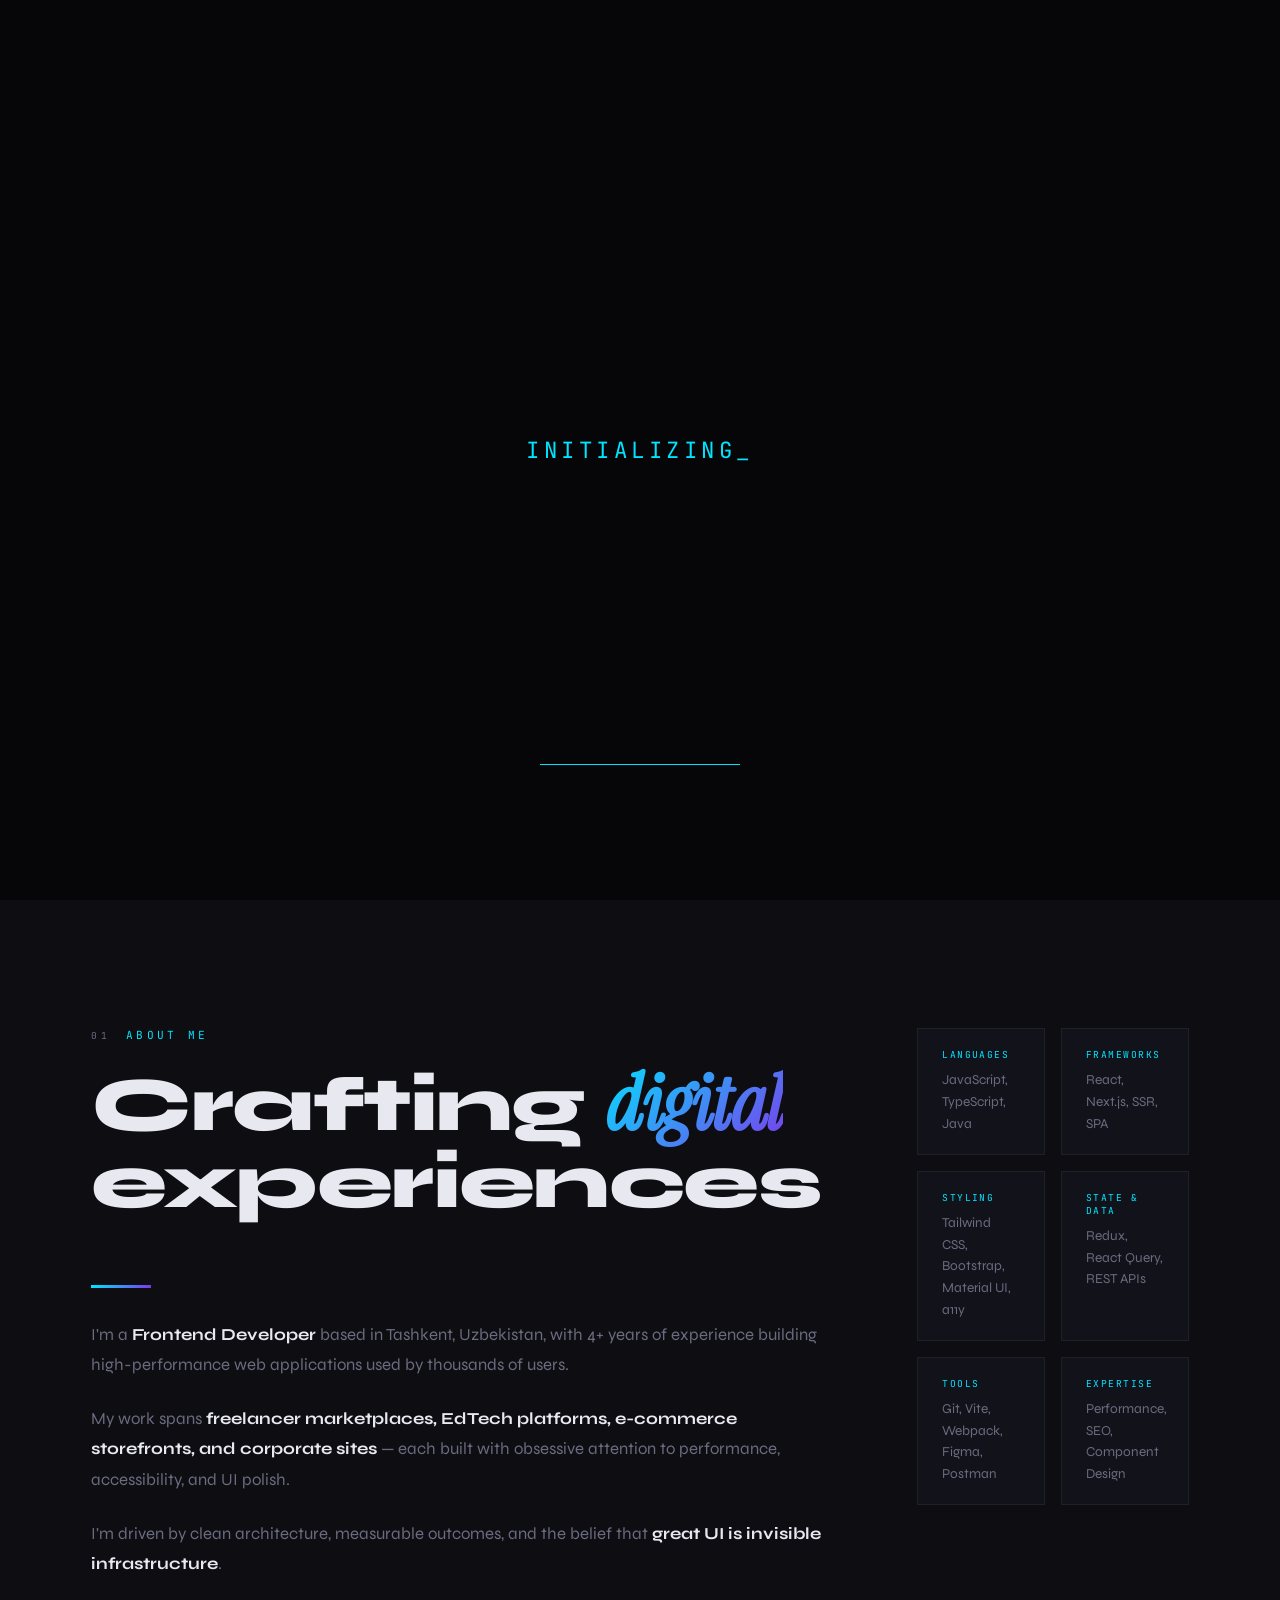
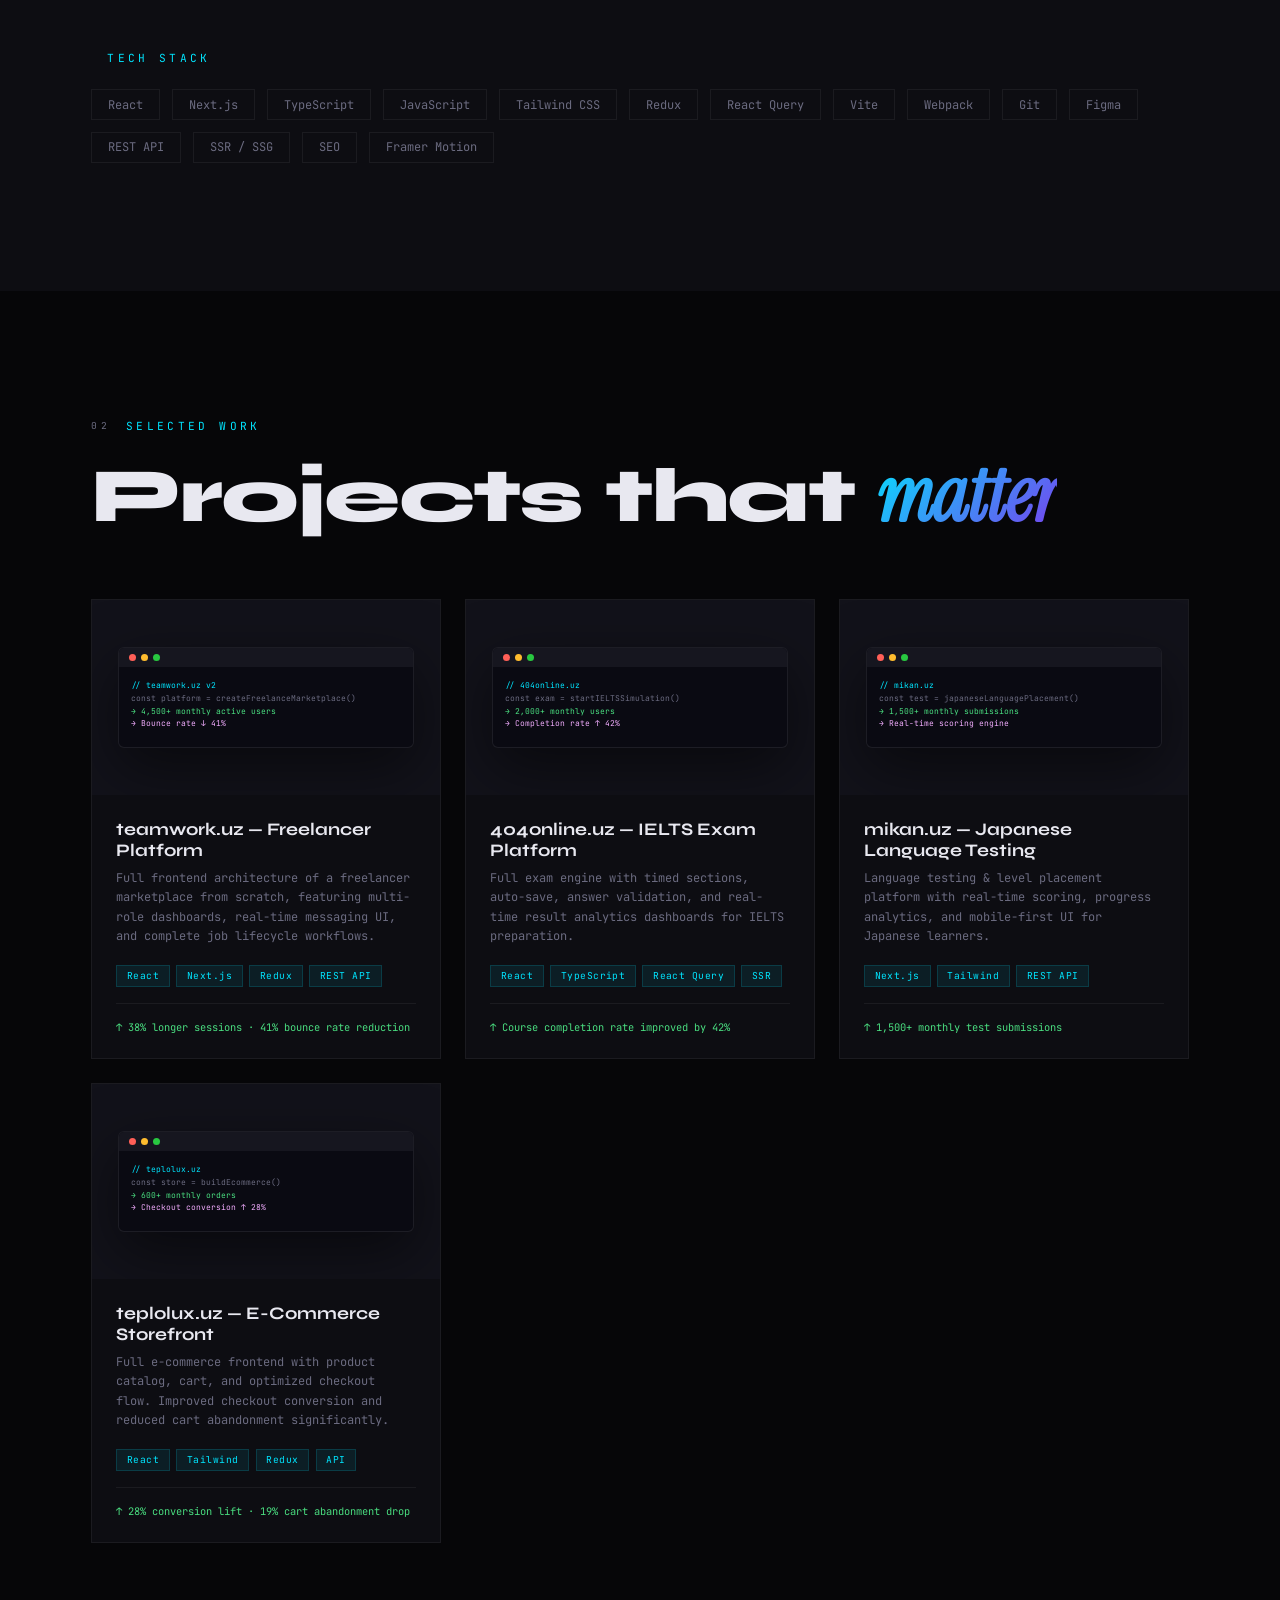
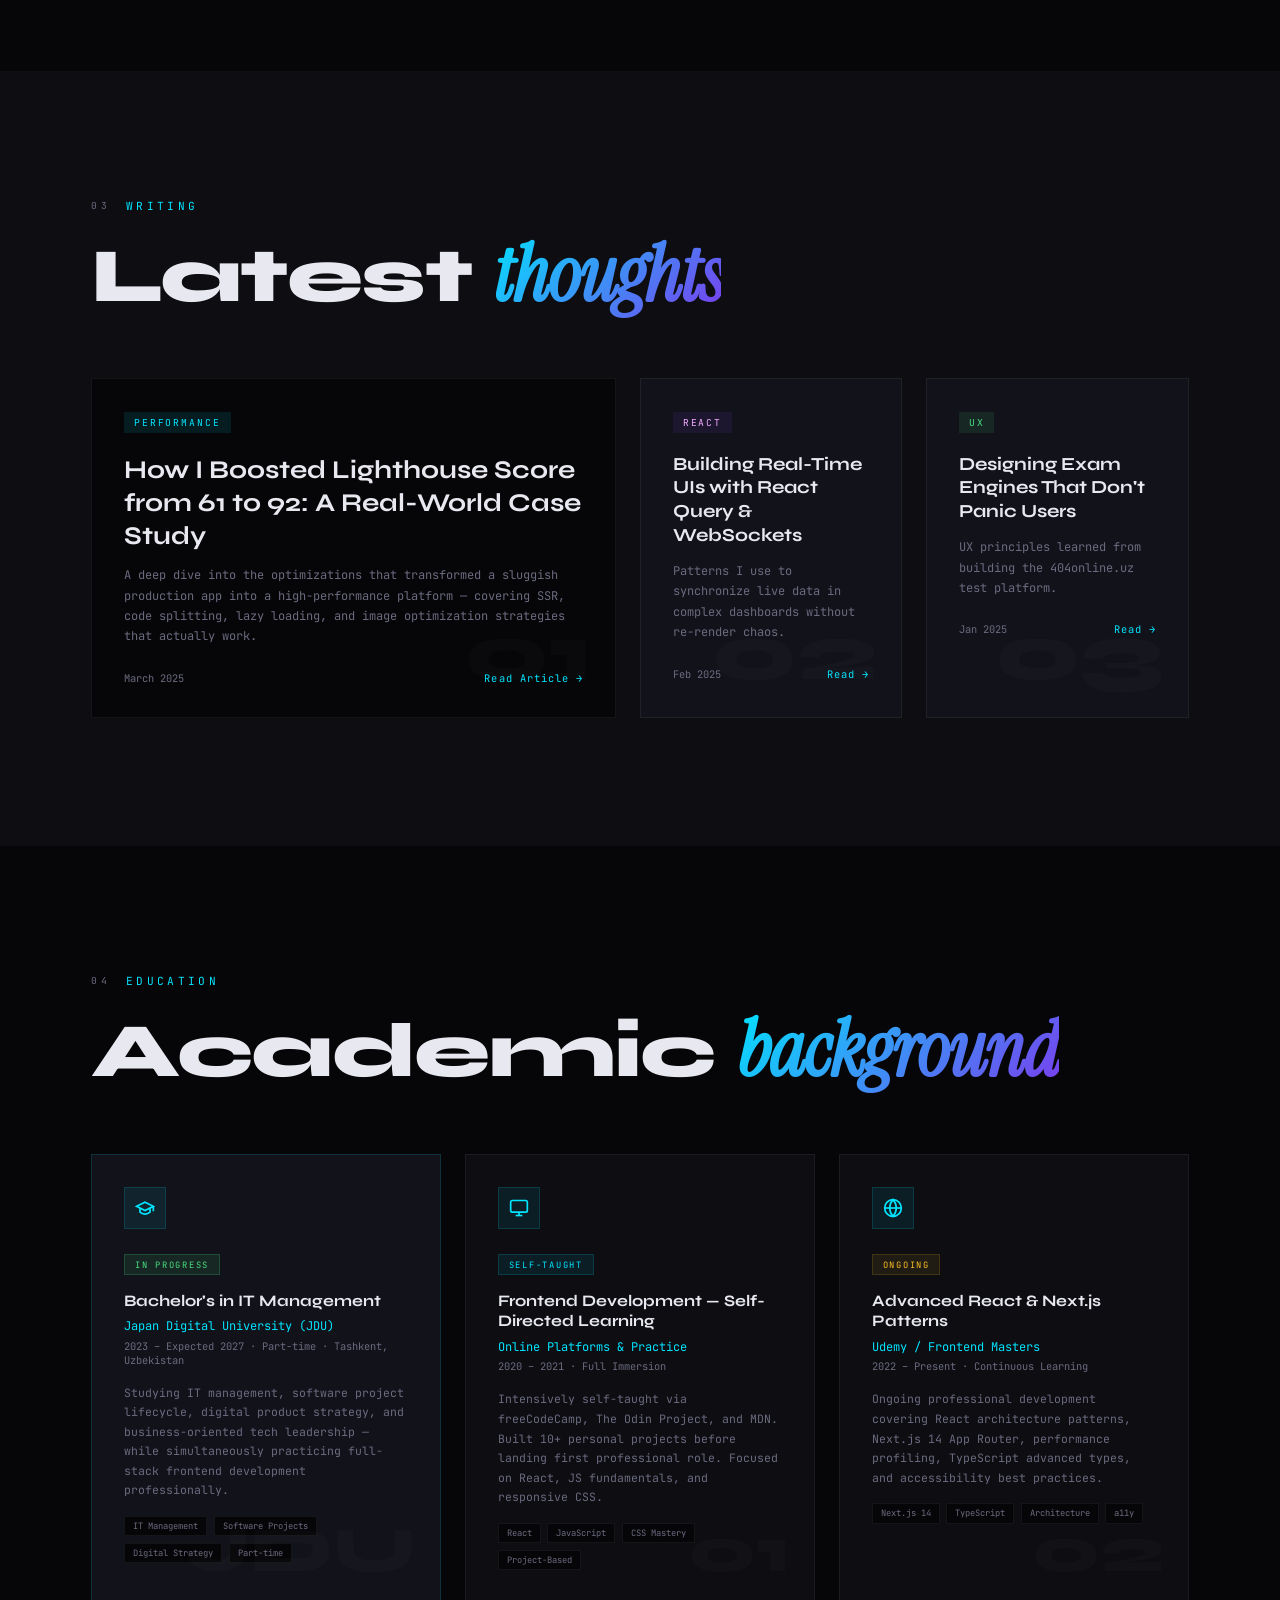
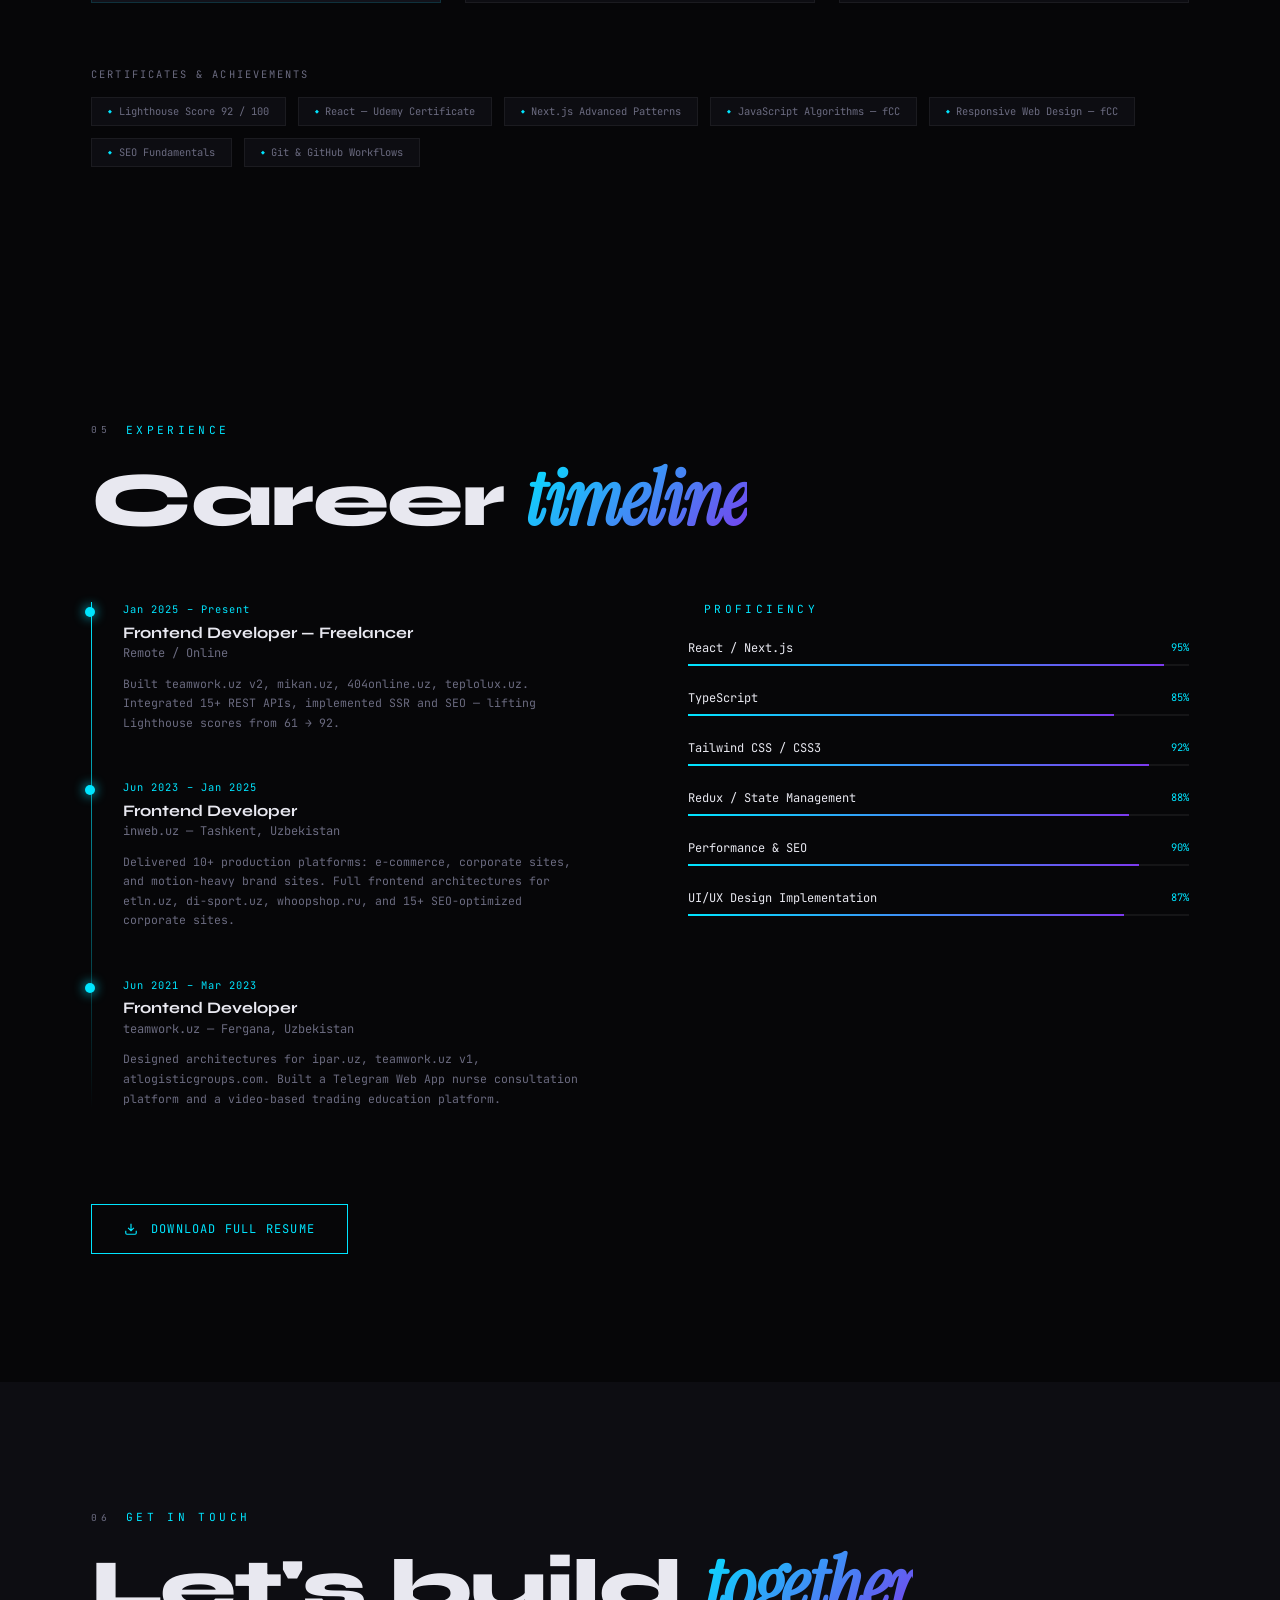
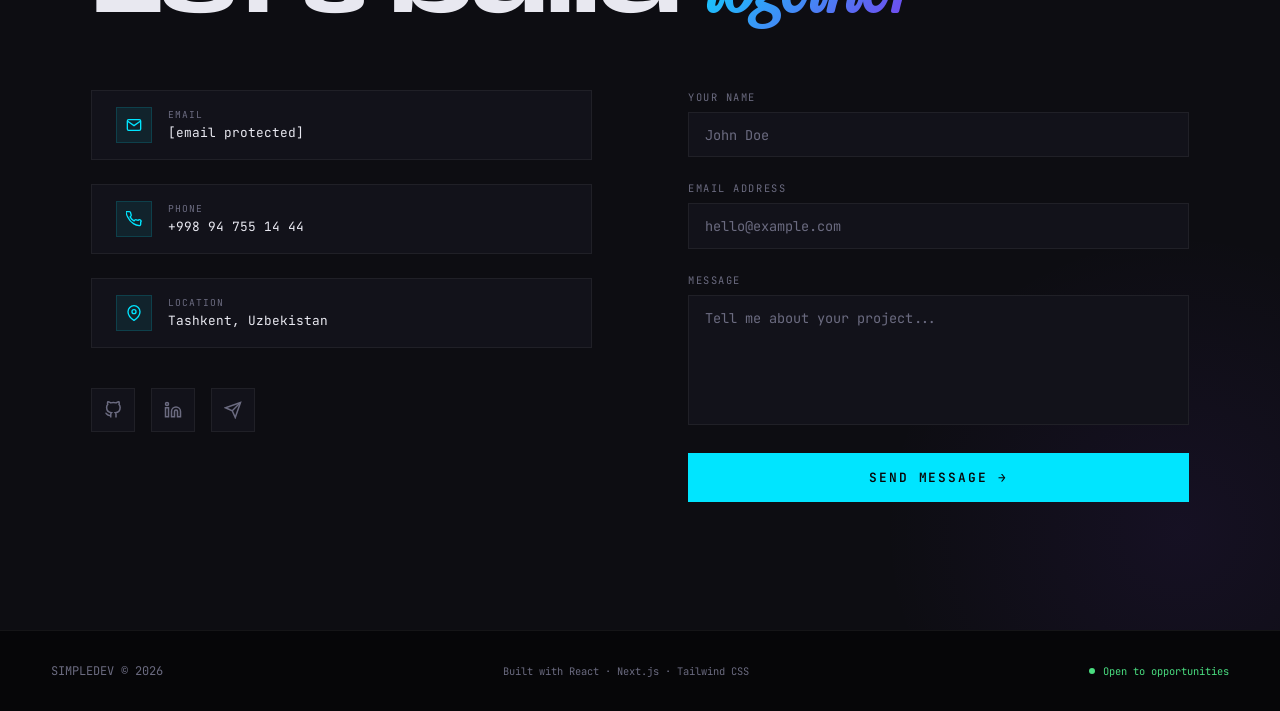
==== index.html @ aee1b6a9 "changes: footer copyright is changed" ====
<!doctype html>
<html lang="en">
  <head>
    <meta charset="UTF-8" />
    <meta name="viewport" content="width=device-width, initial-scale=1.0" />
    <title>Muhammadsolih G'ofurov — Frontend Developer</title>
    <link rel="preconnect" href="https://fonts.googleapis.com" />
    <link
      href="https://fonts.googleapis.com/css2?family=Syne:wght@400;500;600;700;800&family=JetBrains+Mono:wght@300;400;500&family=Instrument+Serif:ital@0;1&display=swap"
      rel="stylesheet"
    />
    <style>
      *,
      *::before,
      *::after {
        margin: 0;
        padding: 0;
        box-sizing: border-box;
      }

      :root {
        --bg: #060608;
        --surface: #0d0d12;
        --surface2: #12121a;
        --border: rgba(255, 255, 255, 0.06);
        --text: #e8e8f0;
        --muted: #6b6b80;
        --accent: #00e5ff;
        --accent2: #7c3aed;
        --accent3: #f0abfc;
        --green: #4ade80;
        --gold: #fbbf24;
        --font-display: "Syne", sans-serif;
        --font-mono: "JetBrains Mono", monospace;
        --font-serif: "Instrument Serif", serif;
      }

      html {
        scroll-behavior: smooth;
      }

      body {
        background: var(--bg);
        color: var(--text);
        font-family: var(--font-display);
        overflow-x: hidden;
        cursor: none;
      }

      /* CUSTOM CURSOR */
      #cursor {
        position: fixed;
        width: 12px;
        height: 12px;
        background: var(--accent);
        border-radius: 50%;
        pointer-events: none;
        z-index: 9999;
        transform: translate(-50%, -50%);
        transition:
          transform 0.1s,
          width 0.3s,
          height 0.3s,
          background 0.3s;
        mix-blend-mode: screen;
      }
      #cursor-ring {
        position: fixed;
        width: 36px;
        height: 36px;
        border: 1px solid rgba(0, 229, 255, 0.4);
        border-radius: 50%;
        pointer-events: none;
        z-index: 9998;
        transform: translate(-50%, -50%);
        transition:
          transform 0.15s ease-out,
          width 0.3s,
          height 0.3s,
          opacity 0.3s;
      }
      body:hover #cursor {
        opacity: 1;
      }

      /* LOADING */
      #loader {
        position: fixed;
        inset: 0;
        background: var(--bg);
        z-index: 10000;
        display: flex;
        align-items: center;
        justify-content: center;
        transition:
          opacity 0.8s,
          visibility 0.8s;
      }
      #loader.hidden {
        opacity: 0;
        visibility: hidden;
      }
      .loader-text {
        font-family: var(--font-mono);
        font-size: clamp(1rem, 3vw, 1.4rem);
        color: var(--accent);
        letter-spacing: 0.2em;
        animation: loaderBlink 0.8s steps(1) infinite;
      }
      .loader-bar-wrap {
        position: absolute;
        bottom: 15%;
        left: 50%;
        transform: translateX(-50%);
        width: 200px;
        height: 1px;
        background: var(--border);
      }
      .loader-bar {
        height: 100%;
        background: var(--accent);
        width: 0;
        animation: loadBar 2s ease forwards;
      }
      @keyframes loadBar {
        to {
          width: 100%;
        }
      }
      @keyframes loaderBlink {
        50% {
          opacity: 0;
        }
      }

      /* NOISE OVERLAY */
      body::before {
        content: "";
        position: fixed;
        inset: 0;
        background-image: url("data:image/svg+xml,%3Csvg viewBox='0 0 256 256' xmlns='http://www.w3.org/2000/svg'%3E%3Cfilter id='noise'%3E%3CfeTurbulence type='fractalNoise' baseFrequency='0.9' numOctaves='4' stitchTiles='stitch'/%3E%3C/filter%3E%3Crect width='100%25' height='100%25' filter='url(%23noise)' opacity='0.03'/%3E%3C/svg%3E");
        pointer-events: none;
        z-index: 1;
        opacity: 0.4;
      }

      /* NAV */
      nav {
        position: fixed;
        top: 0;
        left: 0;
        right: 0;
        z-index: 100;
        padding: 1.5rem 4vw;
        display: flex;
        align-items: center;
        justify-content: space-between;
        border-bottom: 1px solid transparent;
        transition:
          border-color 0.3s,
          background 0.3s,
          backdrop-filter 0.3s;
      }
      nav.scrolled {
        border-color: var(--border);
        background: rgba(6, 6, 8, 0.8);
        backdrop-filter: blur(20px);
      }
      .nav-logo {
        font-family: var(--font-mono);
        font-size: 0.85rem;
        color: var(--accent);
        letter-spacing: 0.1em;
      }
      .nav-links {
        display: flex;
        gap: 2.5rem;
        list-style: none;
      }
      .nav-links a {
        font-family: var(--font-mono);
        font-size: 0.75rem;
        color: var(--muted);
        text-decoration: none;
        letter-spacing: 0.1em;
        text-transform: uppercase;
        transition: color 0.3s;
        position: relative;
      }
      .nav-links a::after {
        content: "";
        position: absolute;
        bottom: -4px;
        left: 0;
        width: 0;
        height: 1px;
        background: var(--accent);
        transition: width 0.3s;
      }
      .nav-links a:hover {
        color: var(--text);
      }
      .nav-links a:hover::after {
        width: 100%;
      }

      /* SECTIONS */
      section {
        position: relative;
        z-index: 2;
      }

      /* HERO */
      #hero {
        min-height: 100vh;
        display: flex;
        align-items: center;
        padding: 0 4vw;
        overflow: hidden;
      }

      .hero-bg {
        position: absolute;
        inset: 0;
        overflow: hidden;
      }
      .hero-orb {
        position: absolute;
        border-radius: 50%;
        filter: blur(80px);
        animation: orbFloat 8s ease-in-out infinite;
      }
      .orb1 {
        width: 500px;
        height: 500px;
        background: radial-gradient(
          circle,
          rgba(0, 229, 255, 0.12),
          transparent 70%
        );
        top: -10%;
        left: -5%;
        animation-delay: 0s;
      }
      .orb2 {
        width: 400px;
        height: 400px;
        background: radial-gradient(
          circle,
          rgba(124, 58, 237, 0.15),
          transparent 70%
        );
        bottom: -5%;
        right: 10%;
        animation-delay: -4s;
      }
      .orb3 {
        width: 300px;
        height: 300px;
        background: radial-gradient(
          circle,
          rgba(240, 171, 252, 0.08),
          transparent 70%
        );
        top: 40%;
        left: 40%;
        animation-delay: -2s;
      }
      @keyframes orbFloat {
        0%,
        100% {
          transform: translate(0, 0);
        }
        50% {
          transform: translate(30px, -40px);
        }
      }

      /* Grid lines background */
      .hero-grid {
        position: absolute;
        inset: 0;
        background-image:
          linear-gradient(rgba(0, 229, 255, 0.03) 1px, transparent 1px),
          linear-gradient(90deg, rgba(0, 229, 255, 0.03) 1px, transparent 1px);
        background-size: 60px 60px;
        mask-image: radial-gradient(
          ellipse at 50% 50%,
          black 30%,
          transparent 80%
        );
      }

      .hero-content {
        max-width: 1200px;
        margin: 0 auto;
        width: 100%;
        padding-top: 8rem;
      }

      .hero-eyebrow {
        font-family: var(--font-mono);
        font-size: 0.75rem;
        color: var(--accent);
        letter-spacing: 0.3em;
        text-transform: uppercase;
        display: flex;
        align-items: center;
        gap: 1rem;
        margin-bottom: 2rem;
        opacity: 0;
        animation: fadeUp 0.8s ease forwards 2.2s;
      }
      .hero-eyebrow::before {
        content: "";
        width: 40px;
        height: 1px;
        background: var(--accent);
      }

      .hero-name {
        font-size: clamp(1.5rem, 3vw, 10rem);
        font-weight: 800;
        line-height: 0.9;
        letter-spacing: -0.02em;
        margin-bottom: 1.5rem;
        opacity: 0;
        animation: fadeUp 0.8s ease forwards 2.4s;
      }
      @media screen and (min-width: 650px) {
        .hero-name {
          font-size: clamp(3rem, 6vw, 10rem);
        }
      }
      .hero-name .line1 {
        display: block;
        color: var(--text);
      }
      .hero-name .line2 {
        display: block;
        background: linear-gradient(
          135deg,
          var(--accent) 0%,
          var(--accent2) 50%,
          var(--accent3) 100%
        );
        -webkit-background-clip: text;
        -webkit-text-fill-color: transparent;
        background-clip: text;
      }

      .hero-tagline {
        font-family: var(--font-serif);
        font-size: clamp(1rem, 2.5vw, 1.6rem);
        color: var(--muted);
        font-style: italic;
        margin-bottom: 3rem;
        opacity: 0;
        animation: fadeUp 0.8s ease forwards 2.6s;
      }

      .hero-stats {
        display: flex;
        flex-wrap: wrap;
        gap: 3rem;
        margin-bottom: 3.5rem;
        opacity: 0;
        animation: fadeUp 0.8s ease forwards 2.8s;
      }
      .stat-item {
      }
      .stat-num {
        font-size: 2.2rem;
        font-weight: 800;
        color: var(--text);
        line-height: 1;
      }
      .stat-num span {
        color: var(--accent);
      }
      .stat-label {
        font-family: var(--font-mono);
        font-size: 0.65rem;
        color: var(--muted);
        letter-spacing: 0.1em;
        text-transform: uppercase;
        margin-top: 0.3rem;
      }

      .hero-cta {
        display: flex;
        gap: 1rem;
        flex-wrap: wrap;
        opacity: 0;
        animation: fadeUp 0.8s ease forwards 3s;
      }

      .btn-primary {
        padding: 0.9rem 2rem;
        background: var(--accent);
        color: var(--bg);
        font-family: var(--font-mono);
        font-size: 0.75rem;
        font-weight: 500;
        letter-spacing: 0.1em;
        text-transform: uppercase;
        text-decoration: none;
        border: none;
        cursor: none;
        position: relative;
        overflow: hidden;
        transition: transform 0.3s;
        display: inline-flex;
        align-items: center;
        gap: 0.5rem;
      }
      .btn-primary::before {
        content: "";
        position: absolute;
        inset: 0;
        background: white;
        transform: scaleX(0);
        transform-origin: right;
        transition: transform 0.4s ease;
      }
      .btn-primary:hover::before {
        transform: scaleX(1);
        transform-origin: left;
      }
      .btn-primary:hover {
        transform: translateY(-2px);
      }
      .btn-primary span {
        position: relative;
        z-index: 1;
      }

      .btn-ghost {
        padding: 0.9rem 2rem;
        background: transparent;
        color: var(--text);
        font-family: var(--font-mono);
        font-size: 0.75rem;
        font-weight: 500;
        letter-spacing: 0.1em;
        text-transform: uppercase;
        text-decoration: none;
        border: 1px solid var(--border);
        cursor: none;
        transition:
          border-color 0.3s,
          color 0.3s,
          transform 0.3s;
        display: inline-flex;
        align-items: center;
        gap: 0.5rem;
      }
      .btn-ghost:hover {
        border-color: var(--accent);
        color: var(--accent);
        transform: translateY(-2px);
      }

      .hero-scroll-hint {
        position: absolute;
        bottom: 3rem;
        left: 50%;
        transform: translateX(-50%);
        display: flex;
        flex-direction: column;
        align-items: center;
        gap: 0.5rem;
        opacity: 0;
        animation: fadeUp 0.8s ease forwards 3.5s;
      }
      .scroll-line {
        width: 1px;
        height: 60px;
        background: linear-gradient(to bottom, var(--accent), transparent);
        animation: scrollPulse 2s ease infinite;
      }
      .scroll-text {
        font-family: var(--font-mono);
        font-size: 0.6rem;
        letter-spacing: 0.2em;
        color: var(--muted);
        writing-mode: vertical-rl;
      }
      @keyframes scrollPulse {
        0%,
        100% {
          opacity: 0.3;
          transform: scaleY(1);
        }
        50% {
          opacity: 1;
          transform: scaleY(1.1);
        }
      }

      @keyframes fadeUp {
        from {
          opacity: 0;
          transform: translateY(30px);
        }
        to {
          opacity: 1;
          transform: translateY(0);
        }
      }

      /* SECTION COMMON */
      .section-inner {
        max-width: 1200px;
        margin: 0 auto;
        padding: 8rem 4vw;
      }
      .section-label {
        font-family: var(--font-mono);
        font-size: 0.7rem;
        color: var(--accent);
        letter-spacing: 0.3em;
        text-transform: uppercase;
        display: flex;
        align-items: center;
        gap: 1rem;
        margin-bottom: 1.5rem;
      }
      .section-label::before {
        content: attr(data-num);
        font-size: 0.6rem;
        color: var(--muted);
      }
      .section-title {
        font-size: clamp(2.5rem, 6vw, 5rem);
        font-weight: 800;
        line-height: 1;
        letter-spacing: -0.02em;
        margin-bottom: 4rem;
      }
      .section-title em {
        font-style: italic;
        font-family: var(--font-serif);
        background: linear-gradient(135deg, var(--accent), var(--accent2));
        -webkit-background-clip: text;
        -webkit-text-fill-color: transparent;
        background-clip: text;
      }

      /* ABOUT */
      #about {
        background: var(--surface);
      }
      .about-grid {
        display: grid;
        grid-template-columns: 1fr 1fr;
        gap: 6rem;
        align-items: start;
      }
      .about-text p {
        color: var(--muted);
        line-height: 1.8;
        margin-bottom: 1.5rem;
        font-size: 1.05rem;
      }
      .about-text strong {
        color: var(--text);
      }
      .about-accent-line {
        width: 60px;
        height: 3px;
        background: linear-gradient(90deg, var(--accent), var(--accent2));
        margin-bottom: 2rem;
      }

      .skills-grid {
        display: grid;
        grid-template-columns: repeat(2, 1fr);
        gap: 1rem;
      }
      .skill-card {
        background: var(--surface2);
        border: 1px solid var(--border);
        padding: 1.2rem 1.5rem;
        position: relative;
        overflow: hidden;
        transition:
          border-color 0.3s,
          transform 0.3s;
      }
      .skill-card::before {
        content: "";
        position: absolute;
        top: 0;
        left: 0;
        width: 3px;
        height: 100%;
        background: var(--accent);
        transform: scaleY(0);
        transform-origin: bottom;
        transition: transform 0.3s;
      }
      .skill-card:hover {
        border-color: rgba(0, 229, 255, 0.2);
        transform: translateX(4px);
      }
      .skill-card:hover::before {
        transform: scaleY(1);
      }
      .skill-cat {
        font-family: var(--font-mono);
        font-size: 0.6rem;
        color: var(--accent);
        letter-spacing: 0.15em;
        text-transform: uppercase;
        margin-bottom: 0.5rem;
      }
      .skill-list {
        font-size: 0.85rem;
        color: var(--muted);
        line-height: 1.6;
      }

      .tech-icons {
        margin-top: 3rem;
        grid-column: 1 / -1;
      }
      .tech-row {
        display: flex;
        flex-wrap: wrap;
        gap: 0.75rem;
        margin-top: 1.5rem;
      }
      .tech-tag {
        font-family: var(--font-mono);
        font-size: 0.75rem;
        padding: 0.4rem 1rem;
        border: 1px solid var(--border);
        color: var(--muted);
        transition:
          border-color 0.3s,
          color 0.3s,
          background 0.3s;
        cursor: default;
      }
      .tech-tag:hover {
        border-color: var(--accent);
        color: var(--accent);
        background: rgba(0, 229, 255, 0.05);
      }

      /* PROJECTS */
      #projects {
        background: var(--bg);
      }
      .projects-grid {
        display: grid;
        grid-template-columns: repeat(auto-fit, minmax(340px, 1fr));
        gap: 1.5rem;
      }
      .project-card {
        background: var(--surface);
        border: 1px solid var(--border);
        overflow: hidden;
        position: relative;
        transition:
          border-color 0.4s,
          transform 0.4s;
        group: true;
      }
      .project-card:hover {
        border-color: rgba(0, 229, 255, 0.25);
        transform: translateY(-6px);
      }
      .project-img {
        width: 100%;
        aspect-ratio: 16/9;
        background: var(--surface2);
        position: relative;
        overflow: hidden;
      }
      .project-mockup {
        position: absolute;
        inset: 0;
        display: flex;
        align-items: center;
        justify-content: center;
      }
      .mockup-browser {
        width: 85%;
        background: #0a0a12;
        border-radius: 6px;
        overflow: hidden;
        box-shadow: 0 20px 60px rgba(0, 0, 0, 0.5);
        border: 1px solid rgba(255, 255, 255, 0.08);
      }
      .mockup-bar {
        background: #16161f;
        padding: 6px 10px;
        display: flex;
        align-items: center;
        gap: 5px;
      }
      .dot {
        width: 7px;
        height: 7px;
        border-radius: 50%;
      }
      .dot.r {
        background: #ff5f57;
      }
      .dot.y {
        background: #febc2e;
      }
      .dot.g {
        background: #28c840;
      }
      .mockup-content {
        padding: 12px;
        font-family: var(--font-mono);
        font-size: 0.5rem;
        color: var(--muted);
        min-height: 80px;
        line-height: 1.6;
      }
      .mockup-content .line-accent {
        color: var(--accent);
      }
      .mockup-content .line-purple {
        color: var(--accent3);
      }
      .mockup-content .line-green {
        color: var(--green);
      }

      .project-hover-overlay {
        position: absolute;
        inset: 0;
        background: linear-gradient(
          135deg,
          rgba(0, 229, 255, 0.15),
          rgba(124, 58, 237, 0.15)
        );
        opacity: 0;
        transition: opacity 0.4s;
        display: flex;
        align-items: center;
        justify-content: center;
        gap: 1rem;
      }
      .project-card:hover .project-hover-overlay {
        opacity: 1;
      }
      .overlay-btn {
        padding: 0.5rem 1.2rem;
        font-family: var(--font-mono);
        font-size: 0.65rem;
        letter-spacing: 0.1em;
        text-transform: uppercase;
        text-decoration: none;
        backdrop-filter: blur(10px);
        transition: transform 0.3s;
      }
      .overlay-btn.primary {
        background: var(--accent);
        color: var(--bg);
      }
      .overlay-btn.secondary {
        background: rgba(255, 255, 255, 0.1);
        color: var(--text);
        border: 1px solid rgba(255, 255, 255, 0.2);
      }
      .overlay-btn:hover {
        transform: translateY(-2px);
      }

      .project-body {
        padding: 1.5rem;
      }
      .project-title {
        font-size: 1.1rem;
        font-weight: 700;
        margin-bottom: 0.5rem;
      }
      .project-desc {
        font-family: var(--font-mono);
        font-size: 0.75rem;
        color: var(--muted);
        line-height: 1.6;
        margin-bottom: 1.2rem;
      }
      .project-tags {
        display: flex;
        flex-wrap: wrap;
        gap: 0.4rem;
      }
      .project-tag {
        font-family: var(--font-mono);
        font-size: 0.6rem;
        padding: 0.2rem 0.6rem;
        background: rgba(0, 229, 255, 0.08);
        color: var(--accent);
        border: 1px solid rgba(0, 229, 255, 0.15);
        letter-spacing: 0.05em;
      }
      .project-metric {
        margin-top: 1rem;
        padding-top: 1rem;
        border-top: 1px solid var(--border);
        font-family: var(--font-mono);
        font-size: 0.65rem;
        color: var(--green);
      }
      .project-metric::before {
        content: "↑ ";
      }

      /* BLOG */
      #blog {
        background: var(--surface);
      }
      .blog-grid {
        display: grid;
        grid-template-columns: 2fr 1fr 1fr;
        gap: 1.5rem;
      }
      .blog-card {
        background: var(--surface2);
        border: 1px solid var(--border);
        padding: 2rem;
        position: relative;
        overflow: hidden;
        transition:
          border-color 0.3s,
          transform 0.3s;
        cursor: none;
      }
      .blog-card:hover {
        border-color: rgba(0, 229, 255, 0.2);
        transform: translateY(-4px);
      }
      .blog-card.featured {
        background: var(--bg);
      }
      .blog-cat {
        font-family: var(--font-mono);
        font-size: 0.6rem;
        letter-spacing: 0.2em;
        text-transform: uppercase;
        padding: 0.25rem 0.6rem;
        margin-bottom: 1.2rem;
        display: inline-block;
      }
      .blog-cat.perf {
        background: rgba(0, 229, 255, 0.1);
        color: var(--accent);
      }
      .blog-cat.react {
        background: rgba(124, 58, 237, 0.1);
        color: var(--accent3);
      }
      .blog-cat.ux {
        background: rgba(74, 222, 128, 0.1);
        color: var(--green);
      }
      .blog-cat.seo {
        background: rgba(251, 191, 36, 0.1);
        color: var(--gold);
      }
      .blog-card-title {
        font-size: 1.15rem;
        font-weight: 700;
        line-height: 1.3;
        margin-bottom: 0.8rem;
      }
      .blog-card.featured .blog-card-title {
        font-size: 1.6rem;
      }
      .blog-excerpt {
        font-family: var(--font-mono);
        font-size: 0.75rem;
        color: var(--muted);
        line-height: 1.7;
        margin-bottom: 1.5rem;
      }
      .blog-meta {
        display: flex;
        align-items: center;
        justify-content: space-between;
      }
      .blog-date {
        font-family: var(--font-mono);
        font-size: 0.65rem;
        color: var(--muted);
      }
      .blog-read {
        font-family: var(--font-mono);
        font-size: 0.65rem;
        color: var(--accent);
        text-decoration: none;
        letter-spacing: 0.1em;
        transition: letter-spacing 0.3s;
      }
      .blog-read:hover {
        letter-spacing: 0.2em;
      }
      .blog-number {
        position: absolute;
        bottom: 1.5rem;
        right: 1.5rem;
        font-size: 5rem;
        font-weight: 800;
        color: rgba(255, 255, 255, 0.02);
        line-height: 1;
        pointer-events: none;
      }

      /* RESUME */
      #resume {
        background: var(--bg);
      }
      .resume-layout {
        display: grid;
        grid-template-columns: 1fr 1fr;
        gap: 6rem;
      }
      .timeline {
        position: relative;
        padding-left: 2rem;
      }
      .timeline::before {
        content: "";
        position: absolute;
        left: 0;
        top: 0;
        bottom: 0;
        width: 1px;
        background: linear-gradient(to bottom, var(--accent), transparent);
      }
      .timeline-item {
        position: relative;
        margin-bottom: 3rem;
        opacity: 0;
        transform: translateX(-20px);
        transition:
          opacity 0.6s,
          transform 0.6s;
      }
      .timeline-item.visible {
        opacity: 1;
        transform: translateX(0);
      }
      .timeline-dot {
        position: absolute;
        left: -2.4rem;
        top: 0.3rem;
        width: 10px;
        height: 10px;
        border-radius: 50%;
        background: var(--accent);
        box-shadow: 0 0 12px var(--accent);
      }
      .timeline-period {
        font-family: var(--font-mono);
        font-size: 0.65rem;
        color: var(--accent);
        letter-spacing: 0.1em;
        margin-bottom: 0.4rem;
      }
      .timeline-role {
        font-size: 1rem;
        font-weight: 700;
        margin-bottom: 0.2rem;
      }
      .timeline-company {
        font-family: var(--font-mono);
        font-size: 0.75rem;
        color: var(--muted);
        margin-bottom: 0.8rem;
      }
      .timeline-desc {
        font-family: var(--font-mono);
        font-size: 0.72rem;
        color: var(--muted);
        line-height: 1.7;
      }

      .skills-bars {
      }
      .skill-bar-item {
        margin-bottom: 1.5rem;
      }
      .skill-bar-header {
        display: flex;
        justify-content: space-between;
        margin-bottom: 0.5rem;
      }
      .skill-bar-name {
        font-family: var(--font-mono);
        font-size: 0.75rem;
        color: var(--text);
      }
      .skill-bar-pct {
        font-family: var(--font-mono);
        font-size: 0.65rem;
        color: var(--accent);
      }
      .skill-bar-track {
        height: 2px;
        background: var(--border);
        position: relative;
        overflow: hidden;
      }
      .skill-bar-fill {
        height: 100%;
        background: linear-gradient(90deg, var(--accent), var(--accent2));
        width: 0;
        transition: width 1.2s ease;
      }
      .skill-bar-fill.animate {
        width: var(--w);
      }

      .resume-download {
        margin-top: 3rem;
        display: inline-flex;
        align-items: center;
        gap: 0.8rem;
        padding: 1rem 2rem;
        border: 1px solid var(--accent);
        color: var(--accent);
        font-family: var(--font-mono);
        font-size: 0.75rem;
        letter-spacing: 0.1em;
        text-transform: uppercase;
        text-decoration: none;
        cursor: none;
        transition:
          background 0.3s,
          color 0.3s;
      }
      .resume-download:hover {
        background: var(--accent);
        color: var(--bg);
      }
      .resume-download svg {
        width: 14px;
        height: 14px;
      }

      /* CONTACT */
      #contact {
        background: var(--surface);
        position: relative;
        overflow: hidden;
      }
      #contact::before {
        content: "";
        position: absolute;
        bottom: -200px;
        right: -200px;
        width: 600px;
        height: 600px;
        background: radial-gradient(
          circle,
          rgba(124, 58, 237, 0.08),
          transparent 70%
        );
        pointer-events: none;
      }

      .contact-layout {
        display: grid;
        grid-template-columns: 1fr 1fr;
        gap: 6rem;
        align-items: start;
      }

      .contact-info-item {
        display: flex;
        align-items: center;
        gap: 1rem;
        margin-bottom: 1.5rem;
        padding: 1rem 1.5rem;
        background: var(--surface2);
        border: 1px solid var(--border);
        text-decoration: none;
        color: var(--text);
        transition:
          border-color 0.3s,
          transform 0.3s;
        cursor: none;
      }
      .contact-info-item:hover {
        border-color: rgba(0, 229, 255, 0.25);
        transform: translateX(6px);
      }
      .contact-icon {
        width: 36px;
        height: 36px;
        background: rgba(0, 229, 255, 0.08);
        border: 1px solid rgba(0, 229, 255, 0.15);
        display: flex;
        align-items: center;
        justify-content: center;
        flex-shrink: 0;
      }
      .contact-icon svg {
        width: 16px;
        height: 16px;
        color: var(--accent);
      }
      .contact-label {
        font-family: var(--font-mono);
        font-size: 0.6rem;
        color: var(--muted);
        letter-spacing: 0.1em;
        text-transform: uppercase;
        margin-bottom: 0.2rem;
      }
      .contact-val {
        font-family: var(--font-mono);
        font-size: 0.8rem;
        color: var(--text);
      }

      .social-row {
        display: flex;
        gap: 1rem;
        margin-top: 2.5rem;
      }
      .social-link {
        width: 44px;
        height: 44px;
        background: var(--surface2);
        border: 1px solid var(--border);
        display: flex;
        align-items: center;
        justify-content: center;
        text-decoration: none;
        transition:
          border-color 0.3s,
          background 0.3s,
          transform 0.3s;
        cursor: none;
      }
      .social-link svg {
        width: 18px;
        height: 18px;
        color: var(--muted);
        transition: color 0.3s;
      }
      .social-link:hover {
        border-color: var(--accent);
        background: rgba(0, 229, 255, 0.08);
        transform: translateY(-3px);
      }
      .social-link:hover svg {
        color: var(--accent);
      }

      .contact-form {
      }
      .form-group {
        margin-bottom: 1.5rem;
      }
      .form-label {
        display: block;
        font-family: var(--font-mono);
        font-size: 0.65rem;
        color: var(--muted);
        letter-spacing: 0.15em;
        text-transform: uppercase;
        margin-bottom: 0.5rem;
      }
      .form-input,
      .form-textarea {
        width: 100%;
        background: var(--surface2);
        border: 1px solid var(--border);
        color: var(--text);
        font-family: var(--font-mono);
        font-size: 0.85rem;
        padding: 0.8rem 1rem;
        outline: none;
        transition: border-color 0.3s;
        resize: none;
      }
      .form-input:focus,
      .form-textarea:focus {
        border-color: rgba(0, 229, 255, 0.4);
      }
      .form-input::placeholder,
      .form-textarea::placeholder {
        color: var(--muted);
      }
      .form-textarea {
        min-height: 130px;
      }

      .form-submit {
        width: 100%;
        padding: 1rem;
        background: var(--accent);
        color: var(--bg);
        font-family: var(--font-mono);
        font-size: 0.8rem;
        font-weight: 600;
        letter-spacing: 0.15em;
        text-transform: uppercase;
        border: none;
        cursor: none;
        position: relative;
        overflow: hidden;
        transition: transform 0.3s;
      }
      .form-submit::before {
        content: "";
        position: absolute;
        inset: 0;
        background: var(--accent2);
        transform: scaleX(0);
        transform-origin: left;
        transition: transform 0.5s ease;
      }
      .form-submit:hover::before {
        transform: scaleX(1);
      }
      .form-submit:hover {
        transform: translateY(-2px);
      }
      .form-submit span {
        position: relative;
        z-index: 1;
      }

      /* FOOTER */
      footer {
        position: relative;
        z-index: 2;
        padding: 2rem 4vw;
        border-top: 1px solid var(--border);
        display: flex;
        align-items: center;
        justify-content: space-between;
        background: var(--bg);
      }
      .footer-logo {
        font-family: var(--font-mono);
        font-size: 0.75rem;
        color: var(--muted);
      }
      .footer-copy {
        font-family: var(--font-mono);
        font-size: 0.65rem;
        color: var(--muted);
      }
      .footer-status {
        display: flex;
        align-items: center;
        gap: 0.5rem;
        font-family: var(--font-mono);
        font-size: 0.65rem;
        color: var(--green);
      }
      .status-dot {
        width: 6px;
        height: 6px;
        border-radius: 50%;
        background: var(--green);
        animation: statusPulse 2s ease infinite;
      }
      @keyframes statusPulse {
        0%,
        100% {
          box-shadow: 0 0 0 0 rgba(74, 222, 128, 0.4);
        }
        50% {
          box-shadow: 0 0 0 5px rgba(74, 222, 128, 0);
        }
      }

      /* SCROLL REVEAL */
      .reveal {
        opacity: 0;
        transform: translateY(40px);
        transition:
          opacity 0.8s ease,
          transform 0.8s ease;
      }
      .reveal.visible {
        opacity: 1;
        transform: translateY(0);
      }
      .reveal-delay-1 {
        transition-delay: 0.1s;
      }
      .reveal-delay-2 {
        transition-delay: 0.2s;
      }
      .reveal-delay-3 {
        transition-delay: 0.3s;
      }
      .reveal-delay-4 {
        transition-delay: 0.4s;
      }

      /* EDUCATION */
      #education {
        background: var(--bg);
      }
      .edu-grid {
        display: grid;
        grid-template-columns: repeat(auto-fit, minmax(280px, 1fr));
        gap: 1.5rem;
        margin-bottom: 4rem;
      }
      .edu-card {
        background: var(--surface);
        border: 1px solid var(--border);
        padding: 2rem;
        position: relative;
        overflow: hidden;
        transition:
          border-color 0.4s,
          transform 0.4s;
      }
      .edu-card::after {
        content: "";
        position: absolute;
        inset: 0;
        background: linear-gradient(
          135deg,
          rgba(0, 229, 255, 0.04),
          transparent 60%
        );
        opacity: 0;
        transition: opacity 0.4s;
      }
      .edu-card:hover {
        border-color: rgba(0, 229, 255, 0.2);
        transform: translateY(-5px);
      }
      .edu-card:hover::after {
        opacity: 1;
      }
      .edu-card.featured {
        border-color: rgba(0, 229, 255, 0.15);
        background: var(--surface2);
      }
      .edu-icon {
        width: 42px;
        height: 42px;
        background: rgba(0, 229, 255, 0.08);
        border: 1px solid rgba(0, 229, 255, 0.15);
        display: flex;
        align-items: center;
        justify-content: center;
        margin-bottom: 1.5rem;
      }
      .edu-icon svg {
        width: 20px;
        height: 20px;
        color: var(--accent);
      }
      .edu-badge {
        display: inline-block;
        font-family: var(--font-mono);
        font-size: 0.55rem;
        letter-spacing: 0.2em;
        text-transform: uppercase;
        padding: 0.2rem 0.6rem;
        margin-bottom: 1rem;
      }
      .edu-badge.active {
        background: rgba(74, 222, 128, 0.1);
        color: var(--green);
        border: 1px solid rgba(74, 222, 128, 0.2);
      }
      .edu-badge.cert {
        background: rgba(0, 229, 255, 0.08);
        color: var(--accent);
        border: 1px solid rgba(0, 229, 255, 0.15);
      }
      .edu-badge.course {
        background: rgba(251, 191, 36, 0.08);
        color: var(--gold);
        border: 1px solid rgba(251, 191, 36, 0.15);
      }
      .edu-degree {
        font-size: 1rem;
        font-weight: 700;
        line-height: 1.3;
        margin-bottom: 0.4rem;
      }
      .edu-school {
        font-family: var(--font-mono);
        font-size: 0.75rem;
        color: var(--accent);
        margin-bottom: 0.3rem;
      }
      .edu-period {
        font-family: var(--font-mono);
        font-size: 0.65rem;
        color: var(--muted);
        margin-bottom: 1rem;
      }
      .edu-desc {
        font-family: var(--font-mono);
        font-size: 0.72rem;
        color: var(--muted);
        line-height: 1.7;
      }
      .edu-tags {
        display: flex;
        flex-wrap: wrap;
        gap: 0.4rem;
        margin-top: 1rem;
      }
      .edu-tag {
        font-family: var(--font-mono);
        font-size: 0.55rem;
        padding: 0.2rem 0.5rem;
        background: var(--bg);
        color: var(--muted);
        border: 1px solid var(--border);
      }
      .edu-num {
        position: absolute;
        bottom: 1.2rem;
        right: 1.5rem;
        font-size: 4rem;
        font-weight: 800;
        color: rgba(255, 255, 255, 0.02);
        line-height: 1;
        pointer-events: none;
      }
      .edu-certs-heading {
        font-family: var(--font-mono);
        font-size: 0.65rem;
        color: var(--muted);
        letter-spacing: 0.2em;
        text-transform: uppercase;
        margin-bottom: 1rem;
      }
      .certs-row {
        display: flex;
        flex-wrap: wrap;
        gap: 0.75rem;
      }
      .cert-chip {
        font-family: var(--font-mono);
        font-size: 0.65rem;
        padding: 0.4rem 1rem;
        background: var(--surface);
        border: 1px solid var(--border);
        color: var(--muted);
        display: flex;
        align-items: center;
        gap: 0.4rem;
        transition:
          border-color 0.3s,
          color 0.3s;
        cursor: default;
      }
      .cert-chip::before {
        content: "◆";
        font-size: 0.4rem;
        color: var(--accent);
      }
      .cert-chip:hover {
        border-color: rgba(0, 229, 255, 0.2);
        color: var(--text);
      }

      /* ARTICLE MODAL */
      #article-overlay {
        position: fixed;
        inset: 0;
        z-index: 5000;
        display: flex;
        align-items: flex-start;
        justify-content: center;
        overflow-y: auto;
        padding: 2rem 1rem 4rem;
        opacity: 0;
        visibility: hidden;
        transition:
          opacity 0.4s,
          visibility 0.4s;
      }
      #article-overlay.open {
        opacity: 1;
        visibility: visible;
      }
      .article-backdrop {
        position: fixed;
        inset: 0;
        background: rgba(6, 6, 8, 0.92);
        backdrop-filter: blur(16px);
        z-index: -1;
        cursor: none;
      }
      .article-panel {
        width: 100%;
        max-width: 780px;
        background: var(--surface);
        border: 1px solid rgba(0, 229, 255, 0.15);
        margin-top: 5rem;
        transform: translateY(40px);
        transition: transform 0.5s cubic-bezier(0.16, 1, 0.3, 1);
        position: relative;
      }
      #article-overlay.open .article-panel {
        transform: translateY(0);
      }

      .article-close {
        position: absolute;
        top: 1.5rem;
        right: 1.5rem;
        width: 36px;
        height: 36px;
        background: var(--surface2);
        border: 1px solid var(--border);
        display: flex;
        align-items: center;
        justify-content: center;
        cursor: none;
        transition:
          border-color 0.3s,
          background 0.3s;
        z-index: 10;
      }
      .article-close:hover {
        border-color: var(--accent);
        background: rgba(0, 229, 255, 0.08);
      }
      .article-close svg {
        width: 14px;
        height: 14px;
        color: var(--muted);
      }

      .article-hero {
        padding: 3rem 3rem 2rem;
        border-bottom: 1px solid var(--border);
        background: var(--surface2);
        position: relative;
        overflow: hidden;
      }
      .article-hero::before {
        content: "";
        position: absolute;
        top: -80px;
        right: -80px;
        width: 250px;
        height: 250px;
        background: radial-gradient(
          circle,
          rgba(0, 229, 255, 0.08),
          transparent 70%
        );
        pointer-events: none;
      }
      .article-cat {
        font-family: var(--font-mono);
        font-size: 0.6rem;
        letter-spacing: 0.2em;
        text-transform: uppercase;
        padding: 0.25rem 0.6rem;
        background: rgba(0, 229, 255, 0.1);
        color: var(--accent);
        border: 1px solid rgba(0, 229, 255, 0.2);
        display: inline-block;
        margin-bottom: 1.5rem;
      }
      .article-title {
        font-size: clamp(1.4rem, 3vw, 2rem);
        font-weight: 800;
        line-height: 1.2;
        letter-spacing: -0.02em;
        margin-bottom: 1.2rem;
      }
      .article-meta-row {
        display: flex;
        gap: 2rem;
        align-items: center;
      }
      .article-meta-item {
        font-family: var(--font-mono);
        font-size: 0.65rem;
        color: var(--muted);
        display: flex;
        align-items: center;
        gap: 0.4rem;
      }
      .article-meta-item svg {
        width: 12px;
        height: 12px;
      }
      .article-meta-item strong {
        color: var(--text);
      }

      .article-body {
        padding: 3rem;
        font-family: var(--font-mono);
        font-size: 0.85rem;
        line-height: 1.9;
        color: var(--muted);
      }
      .article-body h2 {
        font-family: var(--font-display);
        font-size: 1.2rem;
        font-weight: 700;
        color: var(--text);
        margin: 2.5rem 0 1rem;
        padding-left: 1rem;
        border-left: 3px solid var(--accent);
      }
      .article-body h3 {
        font-family: var(--font-display);
        font-size: 1rem;
        font-weight: 600;
        color: var(--text);
        margin: 2rem 0 0.75rem;
      }
      .article-body p {
        margin-bottom: 1.2rem;
      }
      .article-body strong {
        color: var(--text);
        font-weight: 600;
      }
      .article-body em {
        color: var(--accent3);
        font-style: italic;
      }
      .article-body .highlight {
        background: rgba(0, 229, 255, 0.06);
        border: 1px solid rgba(0, 229, 255, 0.1);
        border-left: 3px solid var(--accent);
        padding: 1rem 1.5rem;
        margin: 1.5rem 0;
        color: var(--text);
        font-size: 0.8rem;
      }
      .article-code {
        background: var(--bg);
        border: 1px solid var(--border);
        padding: 1.2rem 1.5rem;
        margin: 1.5rem 0;
        font-size: 0.75rem;
        color: var(--accent3);
        overflow-x: auto;
        position: relative;
      }
      .article-code::before {
        content: attr(data-lang);
        position: absolute;
        top: 0.5rem;
        right: 0.8rem;
        font-size: 0.55rem;
        color: var(--muted);
        letter-spacing: 0.1em;
      }
      .code-key {
        color: var(--accent);
      }
      .code-val {
        color: var(--green);
      }
      .code-cmt {
        color: var(--muted);
      }
      .article-metric-grid {
        display: grid;
        grid-template-columns: repeat(3, 1fr);
        gap: 1rem;
        margin: 1.5rem 0;
      }
      .article-metric-box {
        background: var(--bg);
        border: 1px solid var(--border);
        padding: 1rem;
        text-align: center;
      }
      .article-metric-box .num {
        font-family: var(--font-display);
        font-size: 1.6rem;
        font-weight: 800;
        color: var(--accent);
        line-height: 1;
        margin-bottom: 0.3rem;
      }
      .article-metric-box .lbl {
        font-size: 0.6rem;
        color: var(--muted);
        letter-spacing: 0.1em;
      }
      .article-tags-row {
        display: flex;
        flex-wrap: wrap;
        gap: 0.5rem;
        margin-top: 2rem;
        padding-top: 2rem;
        border-top: 1px solid var(--border);
      }
      .article-tag {
        font-family: var(--font-mono);
        font-size: 0.6rem;
        padding: 0.3rem 0.8rem;
        background: rgba(0, 229, 255, 0.06);
        color: var(--accent);
        border: 1px solid rgba(0, 229, 255, 0.12);
      }

      /* articles data: other article modals via JS data */
      /* MOBILE */
      @media (max-width: 900px) {
        .about-grid,
        .resume-layout,
        .contact-layout {
          grid-template-columns: 1fr;
          gap: 3rem;
        }
        .blog-grid {
          grid-template-columns: 1fr;
        }
        .nav-links {
          display: none;
        }
        .hero-stats {
          gap: 1.5rem;
        }
        .projects-grid {
          grid-template-columns: 1fr;
        }
      }

      /* SUCCESS MODAL */
      .modal-overlay {
        display: none;
        position: fixed;
        inset: 0;
        background: rgba(0, 0, 0, 0.7);
        backdrop-filter: blur(5px);
        z-index: 5000;
        align-items: center;
        justify-content: center;
        animation: fadeIn 0.3s ease;
      }
      .modal-overlay.active {
        display: flex;
      }
      @keyframes fadeIn {
        from {
          opacity: 0;
        }
        to {
          opacity: 1;
        }
      }
      .modal-content {
        background: var(--surface2);
        border: 1px solid var(--border);
        border-radius: 12px;
        padding: 2.5rem;
        max-width: 400px;
        width: 90%;
        animation: slideUp 0.4s ease;
        box-shadow: 0 20px 60px rgba(0, 229, 255, 0.1);
      }
      @keyframes slideUp {
        from {
          opacity: 0;
          transform: translateY(20px);
        }
        to {
          opacity: 1;
          transform: translateY(0);
        }
      }
      .modal-header {
        margin-bottom: 1.5rem;
      }
      .modal-title {
        font-size: 1.5rem;
        font-weight: 600;
        color: var(--text);
        font-family: var(--font-display);
      }
      .modal-body {
        text-align: center;
        margin-bottom: 2rem;
      }
      .success-icon {
        font-size: 3rem;
        color: var(--green);
        margin-bottom: 1rem;
        animation: checkBounce 0.6s ease;
      }
      @keyframes checkBounce {
        0% {
          transform: scale(0);
        }
        50% {
          transform: scale(1.1);
        }
        100% {
          transform: scale(1);
        }
      }
      .modal-message {
        color: var(--muted);
        font-size: 1rem;
        line-height: 1.6;
      }
      .modal-footer {
        display: flex;
        gap: 1rem;
      }
      .modal-close-btn {
        flex: 1;
        padding: 0.75rem 1.5rem;
        background: var(--accent);
        color: var(--bg);
        border: none;
        border-radius: 8px;
        font-family: var(--font-display);
        font-weight: 600;
        font-size: 0.9rem;
        cursor: pointer;
        transition: all 0.3s;
      }
      .modal-close-btn:hover {
        background: #00d4e8;
        transform: translateY(-2px);
      }
    </style>

    <!-- Basic SEO -->
    <title>Muhammadsolih Gofurov | Frontend Developer Portfolio</title>
    <meta name="title" content="Muhammadsolih Gofurov | Frontend Developer Portfolio">
    <meta name="description" content="Frontend Developer Muhammadsolih Gofurov portfolio. React, JavaScript, TypeScript va modern web texnologiyalari bilan yaratilgan loyihalar, blog va resume.">
    <meta name="keywords" content="frontend developer, react developer, javascript developer, web developer portfolio, muhammadsolih gofurov, nextjs developer, typescript developer">
    <meta name="author" content="Muhammadsolih Gofurov">
    <meta name="robots" content="index, follow">
    <meta name="language" content="Uzbek">

    <!-- Viewport -->
    <meta name="viewport" content="width=device-width, initial-scale=1.0">

    <!-- Canonical -->
    <link rel="canonical" href="https://muhammadsolihgofurov.uz">

    <!-- Open Graph (Facebook, LinkedIn) -->
    <meta property="og:title" content="Muhammadsolih Gofurov | Frontend Developer">
    <meta property="og:description" content="Frontend Developer portfolio with React, Next.js and modern web projects.">
    <meta property="og:image" content="/files/muhammadsolih-gofurov-frontend-developer-portfolio.jpg">
    <meta property="og:type" content="website">
    <meta property="og:url" content="https://muhammadsolihgofurov.uz">

    <!-- Twitter Card -->
    <meta name="twitter:card" content="summary_large_image">
  <meta name="twitter:title" content="Muhammadsolih Gofurov | Frontend Developer">
  <meta name="twitter:description" content="Frontend developer portfolio showcasing projects and blog.">
  <meta name="twitter:image" content="/files/muhammadsolih-gofurov-frontend-developer-portfolio.jpg">

    <!-- Favicon -->
    <link rel="icon" type="image/png" href="/favicon.png">

    <!-- Theme Color -->
    <meta name="theme-color" content="#0f172a">

    <!-- Apple -->
    <!-- <link rel="apple-touch-icon" href="/apple-touch-icon.png"> -->

    <!-- Preconnect (performance) -->
    <link rel="preconnect" href="https://fonts.googleapis.com">
    <link rel="preconnect" href="https://fonts.gstatic.com" crossorigin>

    <!-- Structured Data (Google uchun) -->
    <script type="application/ld+json">
    {
    "@context": "https://schema.org",
    "@type": "Person",
    "name": "Muhammadsolih Gofurov",
    "url": "https://muhammadsolihgofurov.uz",
    "image": "/files/muhammadsolih-gofurov-frontend-developer-portfolio.jpg",
    "jobTitle": "Frontend Developer",
    "sameAs": [
      "https://github.com/MuhammadsolihGofurov",
      "https://linkedin.com/in/gofurov-muhammadsolih",
      "https://t.me/muhammadsolihdeveloper"
    ],
    "knowsAbout": [
      "JavaScript",
      "React",
      "Next.js",
      "TypeScript",
      "Frontend Development",
      "Web Development"
    ]
    }
    </script>
  </head>
  <body>
    <!-- LOADER -->
    <div id="loader">
      <div class="loader-text">INITIALIZING_</div>
      <div class="loader-bar-wrap"><div class="loader-bar"></div></div>
    </div>

    <!-- CURSOR -->
    <div id="cursor"></div>
    <div id="cursor-ring"></div>

    <!-- NAV -->
    <nav id="navbar">
      <div class="nav-logo">Simple&lt;DEV /&gt;</div>
      <ul class="nav-links">
        <li><a href="#about">About</a></li>
        <li><a href="#projects">Work</a></li>
        <li><a href="#blog">Blog</a></li>
        <li><a href="#education">Education</a></li>
        <li><a href="#resume">Resume</a></li>
        <li><a href="#contact">Contact</a></li>
      </ul>
    </nav>

    <!-- HERO -->
    <section id="hero">
      <div class="hero-bg">
        <div class="hero-grid"></div>
        <div class="hero-orb orb1"></div>
        <div class="hero-orb orb2"></div>
        <div class="hero-orb orb3"></div>
      </div>
      <div class="hero-content">
        <div class="hero-eyebrow">Available for Work</div>
        <h1 class="hero-name">
          <span class="line1">Muhammadsolih</span>
          <span class="line2">G'ofurov</span>
        </h1>
        <p class="hero-tagline">Frontend Developer & UI Engineer</p>
        <div class="hero-stats">
          <div class="stat-item">
            <div class="stat-num">4<span>+</span></div>
            <div class="stat-label">Years Exp.</div>
          </div>
          <div class="stat-item">
            <div class="stat-num">30<span>+</span></div>
            <div class="stat-label">Projects</div>
          </div>
          <div class="stat-item">
            <div class="stat-num">8K<span>+</span></div>
            <div class="stat-label">Users Served</div>
          </div>
          <div class="stat-item">
            <div class="stat-num">92</div>
            <div class="stat-label">Lighthouse Score</div>
          </div>
        </div>
        <div class="hero-cta">
          <a href="#projects" class="btn-primary"
            ><span>View Portfolio</span></a
          >
          <a href="/files/Resume.pdf" class="btn-ghost" download>
            <svg
              width="12"
              height="12"
              viewBox="0 0 24 24"
              fill="none"
              stroke="currentColor"
              stroke-width="2"
            >
              <path
                d="M21 15v4a2 2 0 01-2 2H5a2 2 0 01-2-2v-4M7 10l5 5 5-5M12 15V3"
              />
            </svg>
            Download Resume
          </a>
          <a href="#contact" class="btn-ghost">Contact Me</a>
        </div>
      </div>
      <div class="hero-scroll-hint">
        <div class="scroll-line"></div>
        <span class="scroll-text">Scroll</span>
      </div>
    </section>

    <!-- ABOUT -->
    <section id="about">
      <div class="section-inner">
        <div class="about-grid">
          <div class="about-text reveal">
            <div class="section-label" data-num="01">About Me</div>
            <h2 class="section-title">Crafting <em>digital</em> experiences</h2>
            <div class="about-accent-line"></div>
            <p>
              I'm a <strong>Frontend Developer</strong> based in Tashkent,
              Uzbekistan, with 4+ years of experience building high-performance
              web applications used by thousands of users.
            </p>
            <p>
              My work spans
              <strong
                >freelancer marketplaces, EdTech platforms, e-commerce
                storefronts, and corporate sites</strong
              >
              — each built with obsessive attention to performance,
              accessibility, and UI polish.
            </p>
            <p>
              I'm driven by clean architecture, measurable outcomes, and the
              belief that <strong>great UI is invisible infrastructure</strong>.
            </p>
          </div>
          <div class="reveal reveal-delay-2">
            <div class="skills-grid">
              <div class="skill-card">
                <div class="skill-cat">Languages</div>
                <div class="skill-list">
                  JavaScript, TypeScript, Java
                </div>
              </div>
              <div class="skill-card">
                <div class="skill-cat">Frameworks</div>
                <div class="skill-list">React, Next.js, SSR, SPA</div>
              </div>
              <div class="skill-card">
                <div class="skill-cat">Styling</div>
                <div class="skill-list">
                  Tailwind CSS, Bootstrap, Material UI, a11y
                </div>
              </div>
              <div class="skill-card">
                <div class="skill-cat">State & Data</div>
                <div class="skill-list">Redux, React Query, REST APIs</div>
              </div>
              <div class="skill-card">
                <div class="skill-cat">Tools</div>
                <div class="skill-list">Git, Vite, Webpack, Figma, Postman</div>
              </div>
              <div class="skill-card">
                <div class="skill-cat">Expertise</div>
                <div class="skill-list">Performance, SEO, Component Design</div>
              </div>
            </div>
          </div>
        </div>
        <div class="tech-icons reveal">
          <div class="section-label" data-num="">Tech Stack</div>
          <div class="tech-row">
            <span class="tech-tag">React</span>
            <span class="tech-tag">Next.js</span>
            <span class="tech-tag">TypeScript</span>
            <span class="tech-tag">JavaScript</span>
            <span class="tech-tag">Tailwind CSS</span>
            <span class="tech-tag">Redux</span>
            <span class="tech-tag">React Query</span>
            <span class="tech-tag">Vite</span>
            <span class="tech-tag">Webpack</span>
            <span class="tech-tag">Git</span>
            <span class="tech-tag">Figma</span>
            <span class="tech-tag">REST API</span>
            <span class="tech-tag">SSR / SSG</span>
            <span class="tech-tag">SEO</span>
            <span class="tech-tag">Framer Motion</span>
          </div>
        </div>
      </div>
    </section>

    <!-- PROJECTS -->
    <section id="projects">
      <div class="section-inner">
        <div class="section-label reveal" data-num="02">Selected Work</div>
        <h2 class="section-title reveal">Projects that <em>matter</em></h2>
        <div class="projects-grid">
          <div class="project-card reveal">
            <div class="project-img">
              <div class="project-mockup">
                <div class="mockup-browser">
                  <div class="mockup-bar">
                    <span class="dot r"></span><span class="dot y"></span
                    ><span class="dot g"></span>
                  </div>
                  <div class="mockup-content">
                    <div class="line-accent">// teamwork.uz v2</div>
                    <div>const platform = createFreelanceMarketplace()</div>
                    <div class="line-green">→ 4,500+ monthly active users</div>
                    <div class="line-purple">→ Bounce rate ↓ 41%</div>
                  </div>
                </div>
              </div>
              <div class="project-hover-overlay">
                <a
                  href="https://teamwork.uz"
                  class="overlay-btn primary"
                  target="_blank"
                  >Live Demo</a
                >
                <a
                  href="https://github.com/MuhammadsolihGofurov"
                  class="overlay-btn secondary"
                  target="_blank"
                  >GitHub</a
                >
              </div>
            </div>
            <div class="project-body">
              <h3 class="project-title">teamwork.uz — Freelancer Platform</h3>
              <p class="project-desc">
                Full frontend architecture of a freelancer marketplace from
                scratch, featuring multi-role dashboards, real-time messaging
                UI, and complete job lifecycle workflows.
              </p>
              <div class="project-tags">
                <span class="project-tag">React</span>
                <span class="project-tag">Next.js</span>
                <span class="project-tag">Redux</span>
                <span class="project-tag">REST API</span>
              </div>
              <div class="project-metric">
                38% longer sessions · 41% bounce rate reduction
              </div>
            </div>
          </div>

          <div class="project-card reveal reveal-delay-1">
            <div class="project-img">
              <div class="project-mockup">
                <div class="mockup-browser">
                  <div class="mockup-bar">
                    <span class="dot r"></span><span class="dot y"></span
                    ><span class="dot g"></span>
                  </div>
                  <div class="mockup-content">
                    <div class="line-accent">// 404online.uz</div>
                    <div>const exam = startIELTSSimulation()</div>
                    <div class="line-green">→ 2,000+ monthly users</div>
                    <div class="line-purple">→ Completion rate ↑ 42%</div>
                  </div>
                </div>
              </div>
              <div class="project-hover-overlay">
                <a
                  href="https://404online.uz"
                  class="overlay-btn primary"
                  target="_blank"
                  >Live Demo</a
                >
                <a
                  href="https://github.com/MuhammadsolihGofurov"
                  class="overlay-btn secondary"
                  target="_blank"
                  >GitHub</a
                >
              </div>
            </div>
            <div class="project-body">
              <h3 class="project-title">404online.uz — IELTS Exam Platform</h3>
              <p class="project-desc">
                Full exam engine with timed sections, auto-save, answer
                validation, and real-time result analytics dashboards for IELTS
                preparation.
              </p>
              <div class="project-tags">
                <span class="project-tag">React</span>
                <span class="project-tag">TypeScript</span>
                <span class="project-tag">React Query</span>
                <span class="project-tag">SSR</span>
              </div>
              <div class="project-metric">
                Course completion rate improved by 42%
              </div>
            </div>
          </div>

          <div class="project-card reveal reveal-delay-2">
            <div class="project-img">
              <div class="project-mockup">
                <div class="mockup-browser">
                  <div class="mockup-bar">
                    <span class="dot r"></span><span class="dot y"></span
                    ><span class="dot g"></span>
                  </div>
                  <div class="mockup-content">
                    <div class="line-accent">// mikan.uz</div>
                    <div>const test = japaneseLanguagePlacement()</div>
                    <div class="line-green">→ 1,500+ monthly submissions</div>
                    <div class="line-purple">→ Real-time scoring engine</div>
                  </div>
                </div>
              </div>
              <div class="project-hover-overlay">
                <a
                  href="https://mikan.uz"
                  class="overlay-btn primary"
                  target="_blank"
                  >Live Demo</a
                >
                <a
                  href="https://github.com/MuhammadsolihGofurov"
                  class="overlay-btn secondary"
                  target="_blank"
                  >GitHub</a
                >
              </div>
            </div>
            <div class="project-body">
              <h3 class="project-title">
                mikan.uz — Japanese Language Testing
              </h3>
              <p class="project-desc">
                Language testing & level placement platform with real-time
                scoring, progress analytics, and mobile-first UI for Japanese
                learners.
              </p>
              <div class="project-tags">
                <span class="project-tag">Next.js</span>
                <span class="project-tag">Tailwind</span>
                <span class="project-tag">REST API</span>
              </div>
              <div class="project-metric">1,500+ monthly test submissions</div>
            </div>
          </div>

          <div class="project-card reveal reveal-delay-3">
            <div class="project-img">
              <div class="project-mockup">
                <div class="mockup-browser">
                  <div class="mockup-bar">
                    <span class="dot r"></span><span class="dot y"></span
                    ><span class="dot g"></span>
                  </div>
                  <div class="mockup-content">
                    <div class="line-accent">// teplolux.uz</div>
                    <div>const store = buildEcommerce()</div>
                    <div class="line-green">→ 600+ monthly orders</div>
                    <div class="line-purple">→ Checkout conversion ↑ 28%</div>
                  </div>
                </div>
              </div>
              <div class="project-hover-overlay">
                <a
                  href="https://teplolux.uz"
                  class="overlay-btn primary"
                  target="_blank"
                  >Live Demo</a
                >
                <a
                  href="https://github.com/MuhammadsolihGofurov"
                  class="overlay-btn secondary"
                  target="_blank"
                  >GitHub</a
                >
              </div>
            </div>
            <div class="project-body">
              <h3 class="project-title">teplolux.uz — E-Commerce Storefront</h3>
              <p class="project-desc">
                Full e-commerce frontend with product catalog, cart, and
                optimized checkout flow. Improved checkout conversion and
                reduced cart abandonment significantly.
              </p>
              <div class="project-tags">
                <span class="project-tag">React</span>
                <span class="project-tag">Tailwind</span>
                <span class="project-tag">Redux</span>
                <span class="project-tag">API</span>
              </div>
              <div class="project-metric">
                28% conversion lift · 19% cart abandonment drop
              </div>
            </div>
          </div>
        </div>
      </div>
    </section>

    <!-- BLOG -->
    <section id="blog">
      <div class="section-inner">
        <div class="section-label reveal" data-num="03">Writing</div>
        <h2 class="section-title reveal">Latest <em>thoughts</em></h2>
        <div class="blog-grid">
          <div class="blog-card featured reveal">
            <span class="blog-cat perf">Performance</span>
            <h3 class="blog-card-title">
              How I Boosted Lighthouse Score from 61 to 92: A Real-World Case
              Study
            </h3>
            <p class="blog-excerpt">
              A deep dive into the optimizations that transformed a sluggish
              production app into a high-performance platform — covering SSR,
              code splitting, lazy loading, and image optimization strategies
              that actually work.
            </p>
            <div class="blog-meta">
              <span class="blog-date">March 2025</span>
              <a href="#" class="blog-read" data-article="lighthouse"
                >Read Article →</a
              >
            </div>
            <div class="blog-number">01</div>
          </div>
          <div class="blog-card reveal reveal-delay-1">
            <span class="blog-cat react">React</span>
            <h3 class="blog-card-title">
              Building Real-Time UIs with React Query & WebSockets
            </h3>
            <p class="blog-excerpt">
              Patterns I use to synchronize live data in complex dashboards
              without re-render chaos.
            </p>
            <div class="blog-meta">
              <span class="blog-date">Feb 2025</span>
              <a href="#" class="blog-read" data-article="reactquery">Read →</a>
            </div>
            <div class="blog-number">02</div>
          </div>
          <div class="blog-card reveal reveal-delay-2">
            <span class="blog-cat ux">UX</span>
            <h3 class="blog-card-title">
              Designing Exam Engines That Don't Panic Users
            </h3>
            <p class="blog-excerpt">
              UX principles learned from building the 404online.uz test
              platform.
            </p>
            <div class="blog-meta">
              <span class="blog-date">Jan 2025</span>
              <a href="#" class="blog-read" data-article="examux">Read →</a>
            </div>
            <div class="blog-number">03</div>
          </div>
        </div>
      </div>
    </section>

    <!-- EDUCATION -->
    <section id="education">
      <div class="section-inner">
        <div class="section-label reveal" data-num="04">Education</div>
        <h2 class="section-title reveal">Academic <em>background</em></h2>
        <div class="edu-grid">
          <div class="edu-card featured reveal">
            <div class="edu-icon">
              <svg
                viewBox="0 0 24 24"
                fill="none"
                stroke="currentColor"
                stroke-width="2"
              >
                <path d="M22 10v6M2 10l10-5 10 5-10 5z" />
                <path d="M6 12v5c3 3 9 3 12 0v-5" />
              </svg>
            </div>
            <span class="edu-badge active">In Progress</span>
            <h3 class="edu-degree">Bachelor's in IT Management</h3>
            <div class="edu-school">Japan Digital University (JDU)</div>
            <div class="edu-period">
              2023 – Expected 2027 · Part-time · Tashkent, Uzbekistan
            </div>
            <p class="edu-desc">
              Studying IT management, software project lifecycle, digital
              product strategy, and business-oriented tech leadership — while
              simultaneously practicing full-stack frontend development
              professionally.
            </p>
            <div class="edu-tags">
              <span class="edu-tag">IT Management</span>
              <span class="edu-tag">Software Projects</span>
              <span class="edu-tag">Digital Strategy</span>
              <span class="edu-tag">Part-time</span>
            </div>
            <div class="edu-num">JDU</div>
          </div>

          <div class="edu-card reveal reveal-delay-1">
            <div class="edu-icon">
              <svg
                viewBox="0 0 24 24"
                fill="none"
                stroke="currentColor"
                stroke-width="2"
              >
                <rect x="2" y="3" width="20" height="14" rx="2" />
                <line x1="8" y1="21" x2="16" y2="21" />
                <line x1="12" y1="17" x2="12" y2="21" />
              </svg>
            </div>
            <span class="edu-badge cert">Self-Taught</span>
            <h3 class="edu-degree">
              Frontend Development — Self-Directed Learning
            </h3>
            <div class="edu-school">Online Platforms & Practice</div>
            <div class="edu-period">2020 – 2021 · Full Immersion</div>
            <p class="edu-desc">
              Intensively self-taught via freeCodeCamp, The Odin Project, and
              MDN. Built 10+ personal projects before landing first professional
              role. Focused on React, JS fundamentals, and responsive CSS.
            </p>
            <div class="edu-tags">
              <span class="edu-tag">React</span>
              <span class="edu-tag">JavaScript</span>
              <span class="edu-tag">CSS Mastery</span>
              <span class="edu-tag">Project-Based</span>
            </div>
            <div class="edu-num">01</div>
          </div>

          <div class="edu-card reveal reveal-delay-2">
            <div class="edu-icon">
              <svg
                viewBox="0 0 24 24"
                fill="none"
                stroke="currentColor"
                stroke-width="2"
              >
                <circle cx="12" cy="12" r="10" />
                <line x1="2" y1="12" x2="22" y2="12" />
                <path
                  d="M12 2a15.3 15.3 0 014 10 15.3 15.3 0 01-4 10 15.3 15.3 0 01-4-10 15.3 15.3 0 014-10z"
                />
              </svg>
            </div>
            <span class="edu-badge course">Ongoing</span>
            <h3 class="edu-degree">Advanced React & Next.js Patterns</h3>
            <div class="edu-school">Udemy / Frontend Masters</div>
            <div class="edu-period">2022 – Present · Continuous Learning</div>
            <p class="edu-desc">
              Ongoing professional development covering React architecture
              patterns, Next.js 14 App Router, performance profiling, TypeScript
              advanced types, and accessibility best practices.
            </p>
            <div class="edu-tags">
              <span class="edu-tag">Next.js 14</span>
              <span class="edu-tag">TypeScript</span>
              <span class="edu-tag">Architecture</span>
              <span class="edu-tag">a11y</span>
            </div>
            <div class="edu-num">02</div>
          </div>
        </div>

        <div class="reveal">
          <div class="edu-certs-heading">Certificates & Achievements</div>
          <div class="certs-row">
            <span class="cert-chip">Lighthouse Score 92 / 100</span>
            <span class="cert-chip">React — Udemy Certificate</span>
            <span class="cert-chip">Next.js Advanced Patterns</span>
            <span class="cert-chip">JavaScript Algorithms — fCC</span>
            <span class="cert-chip">Responsive Web Design — fCC</span>
            <span class="cert-chip">SEO Fundamentals</span>
            <span class="cert-chip">Git & GitHub Workflows</span>
          </div>
        </div>
      </div>
    </section>

    <!-- RESUME -->
    <section id="resume">
      <div class="section-inner">
        <div class="section-label reveal" data-num="05">Experience</div>
        <h2 class="section-title reveal">Career <em>timeline</em></h2>
        <div class="resume-layout">
          <div>
            <div class="timeline">
              <div class="timeline-item">
                <div class="timeline-dot"></div>
                <div class="timeline-period">Jan 2025 – Present</div>
                <div class="timeline-role">Frontend Developer — Freelancer</div>
                <div class="timeline-company">Remote / Online</div>
                <div class="timeline-desc">
                  Built teamwork.uz v2, mikan.uz, 404online.uz, teplolux.uz.
                  Integrated 15+ REST APIs, implemented SSR and SEO — lifting
                  Lighthouse scores from 61 → 92.
                </div>
              </div>
              <div class="timeline-item">
                <div class="timeline-dot"></div>
                <div class="timeline-period">Jun 2023 – Jan 2025</div>
                <div class="timeline-role">Frontend Developer</div>
                <div class="timeline-company">
                  inweb.uz — Tashkent, Uzbekistan
                </div>
                <div class="timeline-desc">
                  Delivered 10+ production platforms: e-commerce, corporate
                  sites, and motion-heavy brand sites. Full frontend
                  architectures for etln.uz, di-sport.uz, whoopshop.ru, and 15+
                  SEO-optimized corporate sites.
                </div>
              </div>
              <div class="timeline-item">
                <div class="timeline-dot"></div>
                <div class="timeline-period">Jun 2021 – Mar 2023</div>
                <div class="timeline-role">Frontend Developer</div>
                <div class="timeline-company">
                  teamwork.uz — Fergana, Uzbekistan
                </div>
                <div class="timeline-desc">
                  Designed architectures for ipar.uz, teamwork.uz v1,
                  atlogisticgroups.com. Built a Telegram Web App nurse
                  consultation platform and a video-based trading education
                  platform.
                </div>
              </div>
              <!-- <div class="timeline-item">
                <div
                  class="timeline-dot"
                  style="
                    background: var(--accent2);
                    box-shadow: 0 0 12px var(--accent2);
                  "
                ></div>
                <div class="timeline-period">Expected 2027</div>
                <div class="timeline-role">IT Management (Part-time)</div>
                <div class="timeline-company">
                  Japan Digital University (JDU) — Tashkent
                </div>
                <div class="timeline-desc">
                  Pursuing formal education while maintaining active
                  professional practice.
                </div>
              </div> -->
            </div>
            <a href="/files/Resume.pdf" class="resume-download" download>
              <svg
                viewBox="0 0 24 24"
                fill="none"
                stroke="currentColor"
                stroke-width="2"
              >
                <path
                  d="M21 15v4a2 2 0 01-2 2H5a2 2 0 01-2-2v-4M7 10l5 5 5-5M12 15V3"
                />
              </svg>
              Download Full Resume
            </a>
          </div>
          <div>
            <div class="section-label" data-num="">Proficiency</div>
            <div style="margin-top: 1.5rem" class="skills-bars">
              <div class="skill-bar-item">
                <div class="skill-bar-header">
                  <span class="skill-bar-name">React / Next.js</span
                  ><span class="skill-bar-pct">95%</span>
                </div>
                <div class="skill-bar-track">
                  <div class="skill-bar-fill" style="--w: 95%"></div>
                </div>
              </div>
              <div class="skill-bar-item">
                <div class="skill-bar-header">
                  <span class="skill-bar-name">TypeScript</span
                  ><span class="skill-bar-pct">85%</span>
                </div>
                <div class="skill-bar-track">
                  <div class="skill-bar-fill" style="--w: 85%"></div>
                </div>
              </div>
              <div class="skill-bar-item">
                <div class="skill-bar-header">
                  <span class="skill-bar-name">Tailwind CSS / CSS3</span
                  ><span class="skill-bar-pct">92%</span>
                </div>
                <div class="skill-bar-track">
                  <div class="skill-bar-fill" style="--w: 92%"></div>
                </div>
              </div>
              <div class="skill-bar-item">
                <div class="skill-bar-header">
                  <span class="skill-bar-name">Redux / State Management</span
                  ><span class="skill-bar-pct">88%</span>
                </div>
                <div class="skill-bar-track">
                  <div class="skill-bar-fill" style="--w: 88%"></div>
                </div>
              </div>
              <div class="skill-bar-item">
                <div class="skill-bar-header">
                  <span class="skill-bar-name">Performance & SEO</span
                  ><span class="skill-bar-pct">90%</span>
                </div>
                <div class="skill-bar-track">
                  <div class="skill-bar-fill" style="--w: 90%"></div>
                </div>
              </div>
              <div class="skill-bar-item">
                <div class="skill-bar-header">
                  <span class="skill-bar-name">UI/UX Design Implementation</span
                  ><span class="skill-bar-pct">87%</span>
                </div>
                <div class="skill-bar-track">
                  <div class="skill-bar-fill" style="--w: 87%"></div>
                </div>
              </div>
            </div>
          </div>
        </div>
      </div>
    </section>

    <!-- CONTACT -->
    <section id="contact">
      <div class="section-inner">
        <div class="section-label reveal" data-num="06">Get In Touch</div>
        <h2 class="section-title reveal">Let's build <em>together</em></h2>
        <form id="contactForm" class="contact-layout">
          <div class="reveal">
            <a
              href="/cdn-cgi/l/email-protection#ed8a828b989f829b8098858c80808c899e82818485ddddd9ad8a808c8481c38e8280"
              class="contact-info-item"
            >
              <div class="contact-icon">
                <svg
                  viewBox="0 0 24 24"
                  fill="none"
                  stroke="currentColor"
                  stroke-width="2"
                >
                  <path
                    d="M4 4h16c1.1 0 2 .9 2 2v12c0 1.1-.9 2-2 2H4c-1.1 0-2-.9-2-2V6c0-1.1.9-2 2-2z"
                  />
                  <polyline points="22,6 12,13 2,6" />
                </svg>
              </div>
              <div>
                <div class="contact-label">Email</div>
                <div class="contact-val">
                  <span
                    class="__cf_email__"
                    data-cfemail="e2858d8497908d948f978a838f8f8386918d8e8b8ad2d2d6a2858f838b8ecc818d8f"
                    >[email&#160;protected]</span
                  >
                </div>
              </div>
            </a>
            <a href="tel:+998947551444" class="contact-info-item">
              <div class="contact-icon">
                <svg
                  viewBox="0 0 24 24"
                  fill="none"
                  stroke="currentColor"
                  stroke-width="2"
                >
                  <path
                    d="M22 16.92v3a2 2 0 01-2.18 2 19.79 19.79 0 01-8.63-3.07A19.5 19.5 0 013.07 9.81a19.79 19.79 0 01-3.07-8.67A2 2 0 012 1h3a2 2 0 012 1.72 12.84 12.84 0 00.7 2.81 2 2 0 01-.45 2.11L6.09 8.91a16 16 0 006 6l1.27-1.27a2 2 0 012.11-.45 12.84 12.84 0 002.81.7A2 2 0 0122 16.92z"
                  />
                </svg>
              </div>
              <div>
                <div class="contact-label">Phone</div>
                <div class="contact-val">+998 94 755 14 44</div>
              </div>
            </a>
            <a href="#" class="contact-info-item">
              <div class="contact-icon">
                <svg
                  viewBox="0 0 24 24"
                  fill="none"
                  stroke="currentColor"
                  stroke-width="2"
                >
                  <path d="M21 10c0 7-9 13-9 13S3 17 3 10a9 9 0 0118 0z" />
                  <circle cx="12" cy="10" r="3" />
                </svg>
              </div>
              <div>
                <div class="contact-label">Location</div>
                <div class="contact-val">Tashkent, Uzbekistan</div>
              </div>
            </a>
            <div class="social-row">
              <a
                href="https://github.com/MuhammadsolihGofurov"
                class="social-link"
                target="_blank"
              >
                <svg
                  viewBox="0 0 24 24"
                  fill="none"
                  stroke="currentColor"
                  stroke-width="2"
                >
                  <path
                    d="M9 19c-5 1.5-5-2.5-7-3m14 6v-3.87a3.37 3.37 0 00-.94-2.61c3.14-.35 6.44-1.54 6.44-7A5.44 5.44 0 0020 4.77 5.07 5.07 0 0019.91 1S18.73.65 16 2.48a13.38 13.38 0 00-7 0C6.27.65 5.09 1 5.09 1A5.07 5.07 0 005 4.77a5.44 5.44 0 00-1.5 3.78c0 5.42 3.3 6.61 6.44 7A3.37 3.37 0 009 18.13V22"
                  />
                </svg>
              </a>
              <a
                href="https://linkedin.com/in/muhammadsolih-gofurov/"
                class="social-link"
                target="_blank"
              >
                <svg
                  viewBox="0 0 24 24"
                  fill="none"
                  stroke="currentColor"
                  stroke-width="2"
                >
                  <path
                    d="M16 8a6 6 0 016 6v7h-4v-7a2 2 0 00-2-2 2 2 0 00-2 2v7h-4v-7a6 6 0 016-6z"
                  />
                  <rect x="2" y="9" width="4" height="12" />
                  <circle cx="4" cy="4" r="2" />
                </svg>
              </a>
              <a
                href="https://t.me/muhammadsolih"
                class="social-link"
                target="_blank"
              >
                <svg
                  viewBox="0 0 24 24"
                  fill="none"
                  stroke="currentColor"
                  stroke-width="2"
                >
                  <line x1="22" y1="2" x2="11" y2="13" />
                  <polygon points="22 2 15 22 11 13 2 9 22 2" />
                </svg>
              </a>
            </div>
          </div>
          <div class="contact-form reveal reveal-delay-2">
            <div class="form-group">
              <label class="form-label">Your Name</label>
              <input type="text" class="form-input" placeholder="John Doe" />
            </div>
            <div class="form-group">
              <label class="form-label">Email Address</label>
              <input
                type="email"
                class="form-input"
                placeholder="hello@example.com"
              />
            </div>
            <div class="form-group">
              <label class="form-label">Message</label>
              <textarea
                class="form-textarea"
                placeholder="Tell me about your project..."
              ></textarea>
            </div>
            <button type="submit" class="form-submit">
              <span>Send Message →</span>
            </button>
          </div>
        </form>
      </div>
    </section>

    <!-- FOOTER -->
    <footer>
      <div class="footer-logo">SIMPLEDEV © 2026</div>
      <div class="footer-copy">Built with React · Next.js · Tailwind CSS</div>
      <div class="footer-status">
        <div class="status-dot"></div>
        Open to opportunities
      </div>
    </footer>

    <!-- SUCCESS MODAL -->
    <div id="successModal" class="modal-overlay">
      <div class="modal-content">
        <div class="modal-header">
          <h2 class="modal-title">Message Sent! 🚀</h2>
        </div>
        <div class="modal-body">
          <div class="success-icon">✓</div>
          <p class="modal-message">
            Thank you for reaching out! I'll get back to you as soon as
            possible.
          </p>
        </div>
        <div class="modal-footer">
          <button class="modal-close-btn" id="closeSuccessModal">Close</button>
        </div>
      </div>
    </div>

    <!-- <script
      data-cfasync="false"
      src="/cdn-cgi/scripts/5c5dd728/cloudflare-static/email-decode.min.js"
    ></script> -->
    <script>
      // LOADER
      window.addEventListener("load", () => {
        setTimeout(() => {
          document.getElementById("loader").classList.add("hidden");
        }, 2200);
      });

      // CURSOR
      const cursor = document.getElementById("cursor");
      const ring = document.getElementById("cursor-ring");
      let mx = 0,
        my = 0,
        rx = 0,
        ry = 0;
      document.addEventListener("mousemove", (e) => {
        mx = e.clientX;
        my = e.clientY;
      });
      function animateCursor() {
        cursor.style.left = mx + "px";
        cursor.style.top = my + "px";
        rx += (mx - rx) * 0.12;
        ry += (my - ry) * 0.12;
        ring.style.left = rx + "px";
        ring.style.top = ry + "px";
        requestAnimationFrame(animateCursor);
      }
      animateCursor();

      document
        .querySelectorAll(
          "a, button, .project-card, .blog-card, .skill-card, .tech-tag",
        )
        .forEach((el) => {
          el.addEventListener("mouseenter", () => {
            cursor.style.width = "20px";
            cursor.style.height = "20px";
            ring.style.width = "55px";
            ring.style.height = "55px";
          });
          el.addEventListener("mouseleave", () => {
            cursor.style.width = "12px";
            cursor.style.height = "12px";
            ring.style.width = "36px";
            ring.style.height = "36px";
          });
        });

      // NAV SCROLL
      const navbar = document.getElementById("navbar");
      window.addEventListener("scroll", () => {
        navbar.classList.toggle("scrolled", window.scrollY > 60);
      });

      // SCROLL REVEAL
      const reveals = document.querySelectorAll(".reveal, .timeline-item");
      const observer = new IntersectionObserver(
        (entries) => {
          entries.forEach((e) => {
            if (e.isIntersecting) e.target.classList.add("visible");
          });
        },
        { threshold: 0.15 },
      );
      reveals.forEach((el) => observer.observe(el));

      // SKILL BARS
      const bars = document.querySelectorAll(".skill-bar-fill");
      const barObserver = new IntersectionObserver(
        (entries) => {
          entries.forEach((e) => {
            if (e.isIntersecting) e.target.classList.add("animate");
          });
        },
        { threshold: 0.5 },
      );
      bars.forEach((b) => barObserver.observe(b));

      // PARALLAX
      window.addEventListener("scroll", () => {
        const scrollY = window.scrollY;
        document.querySelectorAll(".hero-orb").forEach((orb, i) => {
          const speed = 0.05 + i * 0.02;
          orb.style.transform = `translate(0, ${scrollY * speed}px)`;
        });
      });

      // CONTACT FORM - TELEGRAM BOT
      const TOKEN = "5634223395:AAEFjLjPrrHad-MWvPbsi8ekzg5NoZokgfk";
      const CHAT_ID = "-1001601827427";

      const contactForm = document.getElementById("contactForm");
      const successModal = document.getElementById("successModal");
      const closeSuccessModalBtn = document.getElementById("closeSuccessModal");

      function showSuccessModal() {
        successModal.classList.add("active");
        setTimeout(() => {
          successModal.classList.remove("active");
        }, 4000);
      }

      if (closeSuccessModalBtn) {
        closeSuccessModalBtn.addEventListener("click", () => {
          successModal.classList.remove("active");
        });
      }

      if(successModal){
        successModal.addEventListener("click", (e) => {
        if (e.target === successModal) {
          successModal.classList.remove("active");
        }
      });
      }

      contactForm.addEventListener("submit", async function (e) {
        e.preventDefault();

        const name = document.querySelectorAll(".form-input")[0].value;
        const email = document.querySelectorAll(".form-input")[1].value;
        const message = document.querySelector(".form-textarea").value;

        if (!name || !email || !message) {
          alert("Please fill in all fields");
          return;
        }

        const formButton = contactForm.querySelector("button[type='submit']");
        const originalButtonText = formButton.innerHTML;
        formButton.disabled = true;
        formButton.innerHTML = "<span>Sending...</span>";

        const text = `
      📩 New message from portfolio

      👤 Name: ${name}
      📧 Email: ${email}
      💬 Message: ${message}
      `;

        const url = `https://api.telegram.org/bot${TOKEN}/sendMessage`;

        try {
          const response = await fetch(url, {
            method: "POST",
            headers: {
              "Content-Type": "application/json",
            },
            body: JSON.stringify({
              chat_id: CHAT_ID,
              text: text,
            }),
          });

          if (response.ok) {
            showSuccessModal();
            contactForm.reset();
          } else {
            alert("Failed to send message. Please try again.");
          }
        } catch (error) {
          console.error("Error sending message:", error);
          alert("Error sending message. Please try again.");
        } finally {
          formButton.disabled = false;
          formButton.innerHTML = originalButtonText;
        }
      });
    </script>



    <!-- ARTICLE MODAL -->
    <div id="article-overlay">
      <div class="article-backdrop" id="article-backdrop"></div>
      <div class="article-panel">
        <button class="article-close" id="article-close">
          <svg
            viewBox="0 0 24 24"
            fill="none"
            stroke="currentColor"
            stroke-width="2"
          >
            <line x1="18" y1="6" x2="6" y2="18" />
            <line x1="6" y1="6" x2="18" y2="18" />
          </svg>
        </button>
        <div class="article-hero">
          <span class="article-cat" id="art-cat">Performance</span>
          <h1 class="article-title" id="art-title"></h1>
          <div class="article-meta-row">
            <div class="article-meta-item">
              <svg
                viewBox="0 0 24 24"
                fill="none"
                stroke="currentColor"
                stroke-width="2"
              >
                <rect x="3" y="4" width="18" height="18" rx="2" />
                <line x1="16" y1="2" x2="16" y2="6" />
                <line x1="8" y1="2" x2="8" y2="6" />
                <line x1="3" y1="10" x2="21" y2="10" />
              </svg>
              <span id="art-date"></span>
            </div>
            <div class="article-meta-item">
              <svg
                viewBox="0 0 24 24"
                fill="none"
                stroke="currentColor"
                stroke-width="2"
              >
                <circle cx="12" cy="12" r="10" />
                <polyline points="12 6 12 12 16 14" />
              </svg>
              <span id="art-read"></span>
            </div>
            <div class="article-meta-item">
              by <strong>Muhammadsolih G'ofurov</strong>
            </div>
          </div>
        </div>
        <div class="article-body" id="art-body"></div>
      </div>
    </div>

    <script>
      const articles = {
        lighthouse: {
          cat: "Performance",
          title:
            "How I Boosted Lighthouse Score from 61 to 92: A Real-World Case Study",
          date: "March 2025",
          read: "9 min read",
          body: `
      <p>When I inherited the frontend codebase for <strong>teamwork.uz v2</strong>, the first thing I did was run a Lighthouse audit. The score came back: <em>61</em>. Here's exactly how I got it to 92.</p>
      <div class="article-metric-grid">
        <div class="article-metric-box"><div class="num">61</div><div class="lbl">Starting Score</div></div>
        <div class="article-metric-box"><div class="num">92</div><div class="lbl">Final Score</div></div>
        <div class="article-metric-box"><div class="num">55%</div><div class="lbl">Error Rate Drop</div></div>
      </div>
      <h2>1. Code Splitting & Lazy Loading</h2>
      <p>The biggest win came from <strong>dynamic imports</strong>. The initial bundle loaded everything on first paint. Splitting routes and lazy-loading non-critical components shaved 300KB+ from the initial JS payload.</p>
      <div class="article-code" data-lang="tsx"><span class="code-cmt">// After: lazy split per route</span>
<span class="code-key">const</span> Dashboard = <span class="code-key">dynamic</span>(() => <span class="code-key">import</span>(<span class="code-val">'./pages/Dashboard'</span>), {
  loading: () => &lt;Skeleton /&gt;,
  ssr: <span class="code-val">false</span>
})</div>
      <h2>2. Next.js Image Optimization</h2>
      <p>Every product image was a raw JPEG at original resolution. Switching to <strong>next/image</strong> with WebP format and lazy loading cut image transfer weight by ~60%.</p>
      <div class="highlight">Always set explicit <code>width</code> and <code>height</code> on images to eliminate Cumulative Layout Shift (CLS) — one of the Core Web Vitals Lighthouse penalizes most heavily.</div>
      <h2>3. SSR for Critical Pages</h2>
      <p>Landing and listing pages moved from client-side rendering to <strong>SSR with getServerSideProps</strong>, delivering pre-rendered HTML for faster FCP and better SEO.</p>
      <h2>4. Font Loading Strategy</h2>
      <p>Fonts were loading synchronously, blocking render. I switched to <strong>font-display: swap</strong> and preloaded only critical font weights.</p>
      <div class="article-code" data-lang="css"><span class="code-key">@font-face</span> {
  font-display: <span class="code-val">swap</span>; <span class="code-cmt">/* show fallback immediately */</span>
  src: url(<span class="code-val">/fonts/syne-700.woff2</span>) format(<span class="code-val">'woff2'</span>);
}</div>
      <h2>Results</h2>
      <p>Combined: bounce rate dropped 41%, session duration up 38%, frontend error rates down 55%.</p>
      <div class="article-tags-row">
        <span class="article-tag">Next.js</span><span class="article-tag">Performance</span><span class="article-tag">Lighthouse</span><span class="article-tag">SSR</span><span class="article-tag">Core Web Vitals</span>
      </div>`,
        },
        reactquery: {
          cat: "React",
          title: "Building Real-Time UIs with React Query & WebSockets",
          date: "February 2025",
          read: "7 min read",
          body: `
      <p>When building the <strong>teamwork.uz</strong> real-time messaging dashboard, I needed to keep complex UI state in sync with live server data without a tangle of <code>useEffect</code> calls.</p>
      <h2>The Problem with useEffect</h2>
      <p>Most devs start with <code>useEffect + fetch</code>. It works — until it doesn't. You end up duplicating loading, error, and stale-data logic everywhere.</p>
      <h2>React Query as the Foundation</h2>
      <p>React Query gives you a <strong>server state cache</strong> with automatic background refetching and deduplication. Every component subscribes to the same query without triggering multiple requests.</p>
      <div class="highlight">Key insight: React Query handles <em>server state</em>. Keep it separate from client state (useState, Zustand). Don't mix concerns.</div>
      <h2>WebSocket Integration</h2>
      <p>For real-time events I used WebSockets to <strong>invalidate React Query's cache</strong> rather than managing a parallel state stream.</p>
      <div class="article-code" data-lang="tsx"><span class="code-key">const</span> queryClient = useQueryClient()
useEffect(() => {
  <span class="code-key">const</span> ws = <span class="code-key">new</span> WebSocket(WS_URL)
  ws.onmessage = (e) => {
    <span class="code-key">const</span> { type, jobId } = JSON.parse(e.data)
    <span class="code-key">if</span> (type === <span class="code-val">'JOB_UPDATED'</span>)
      queryClient.invalidateQueries([<span class="code-val">'jobs'</span>, jobId])
  }
  <span class="code-key">return</span> () => ws.close()
}, [queryClient])</div>
      <h2>The Result</h2>
      <p>Clean, predictable data layer. Real-time updates propagate through the UI automatically — no custom event buses, no manual cache management.</p>
      <div class="article-tags-row">
        <span class="article-tag">React Query</span><span class="article-tag">WebSockets</span><span class="article-tag">Real-Time UI</span><span class="article-tag">React</span>
      </div>`,
        },
        examux: {
          cat: "UX",
          title: "Designing Exam Engines That Don't Panic Users",
          date: "January 2025",
          read: "6 min read",
          body: `
      <p>Building <strong>404online.uz</strong> taught me that exam UX is different from all other UI design. Anxiety is the default user emotion. Every design decision either amplifies or dissolves it.</p>
      <div class="article-metric-grid">
        <div class="article-metric-box"><div class="num">42%</div><div class="lbl">Completion Rate +</div></div>
        <div class="article-metric-box"><div class="num">2K+</div><div class="lbl">Monthly Users</div></div>
        <div class="article-metric-box"><div class="num">31%</div><div class="lbl">Abandonment Drop</div></div>
      </div>
      <h2>1. Reduce Cognitive Load Before the Exam</h2>
      <p>The original UI threw users directly into a timed section. The redesign added a clear pre-exam summary: section count, time limits, question types, and a single "I'm Ready" button.</p>
      <div class="highlight">Rule: Never surprise a user mid-exam. All information about structure and time should be visible before the clock starts.</div>
      <h2>2. Auto-Save as Trust Infrastructure</h2>
      <p>A visible, subtle "Saved 2s ago" indicator reduced premature submissions significantly. Present enough to reassure, small enough not to distract.</p>
      <div class="article-code" data-lang="tsx"><span class="code-key">const</span> debouncedSave = useMemo(
  () => debounce((answers) => {
    saveToServer(answers)
    setLastSaved(<span class="code-key">new</span> Date())
  }, <span class="code-val">1500</span>), []
)</div>
      <h2>3. Timer Psychology</h2>
      <p>The timer shows full time remaining initially, becomes subtle during the exam, and only gets prominent (amber, then red) in the final 5 minutes.</p>
      <h2>4. Non-Linear Navigation</h2>
      <p>Replaced the blocking "you must answer this" flow with a <strong>question navigator sidebar</strong> — visually marking answered, unanswered, and flagged questions, giving users full control.</p>
      <div class="article-tags-row">
        <span class="article-tag">UX</span><span class="article-tag">EdTech</span><span class="article-tag">React</span><span class="article-tag">Accessibility</span><span class="article-tag">User Psychology</span>
      </div>`,
        },
      };

      const overlay = document.getElementById("article-overlay");
      const closeBtn = document.getElementById("article-close");
      const backdrop = document.getElementById("article-backdrop");

      function openArticle(key) {
        const a = articles[key];
        if (!a) return;
        document.getElementById("art-cat").textContent = a.cat;
        document.getElementById("art-title").textContent = a.title;
        document.getElementById("art-date").textContent = a.date;
        document.getElementById("art-read").textContent = a.read;
        document.getElementById("art-body").innerHTML = a.body;
        overlay.classList.add("open");
        document.body.style.overflow = "hidden";
        overlay.scrollTop = 0;
      }
      function closeArticle() {
        overlay.classList.remove("open");
        document.body.style.overflow = "";
      }
      document.querySelectorAll("[data-article]").forEach((link) => {
        link.addEventListener("click", (e) => {
          e.preventDefault();
          openArticle(link.dataset.article);
        });
      });
      closeBtn.addEventListener("click", closeArticle);
      backdrop.addEventListener("click", closeArticle);
      document.addEventListener("keydown", (e) => {
        if (e.key === "Escape") closeArticle();
      });
    </script>
  </body>
</html>
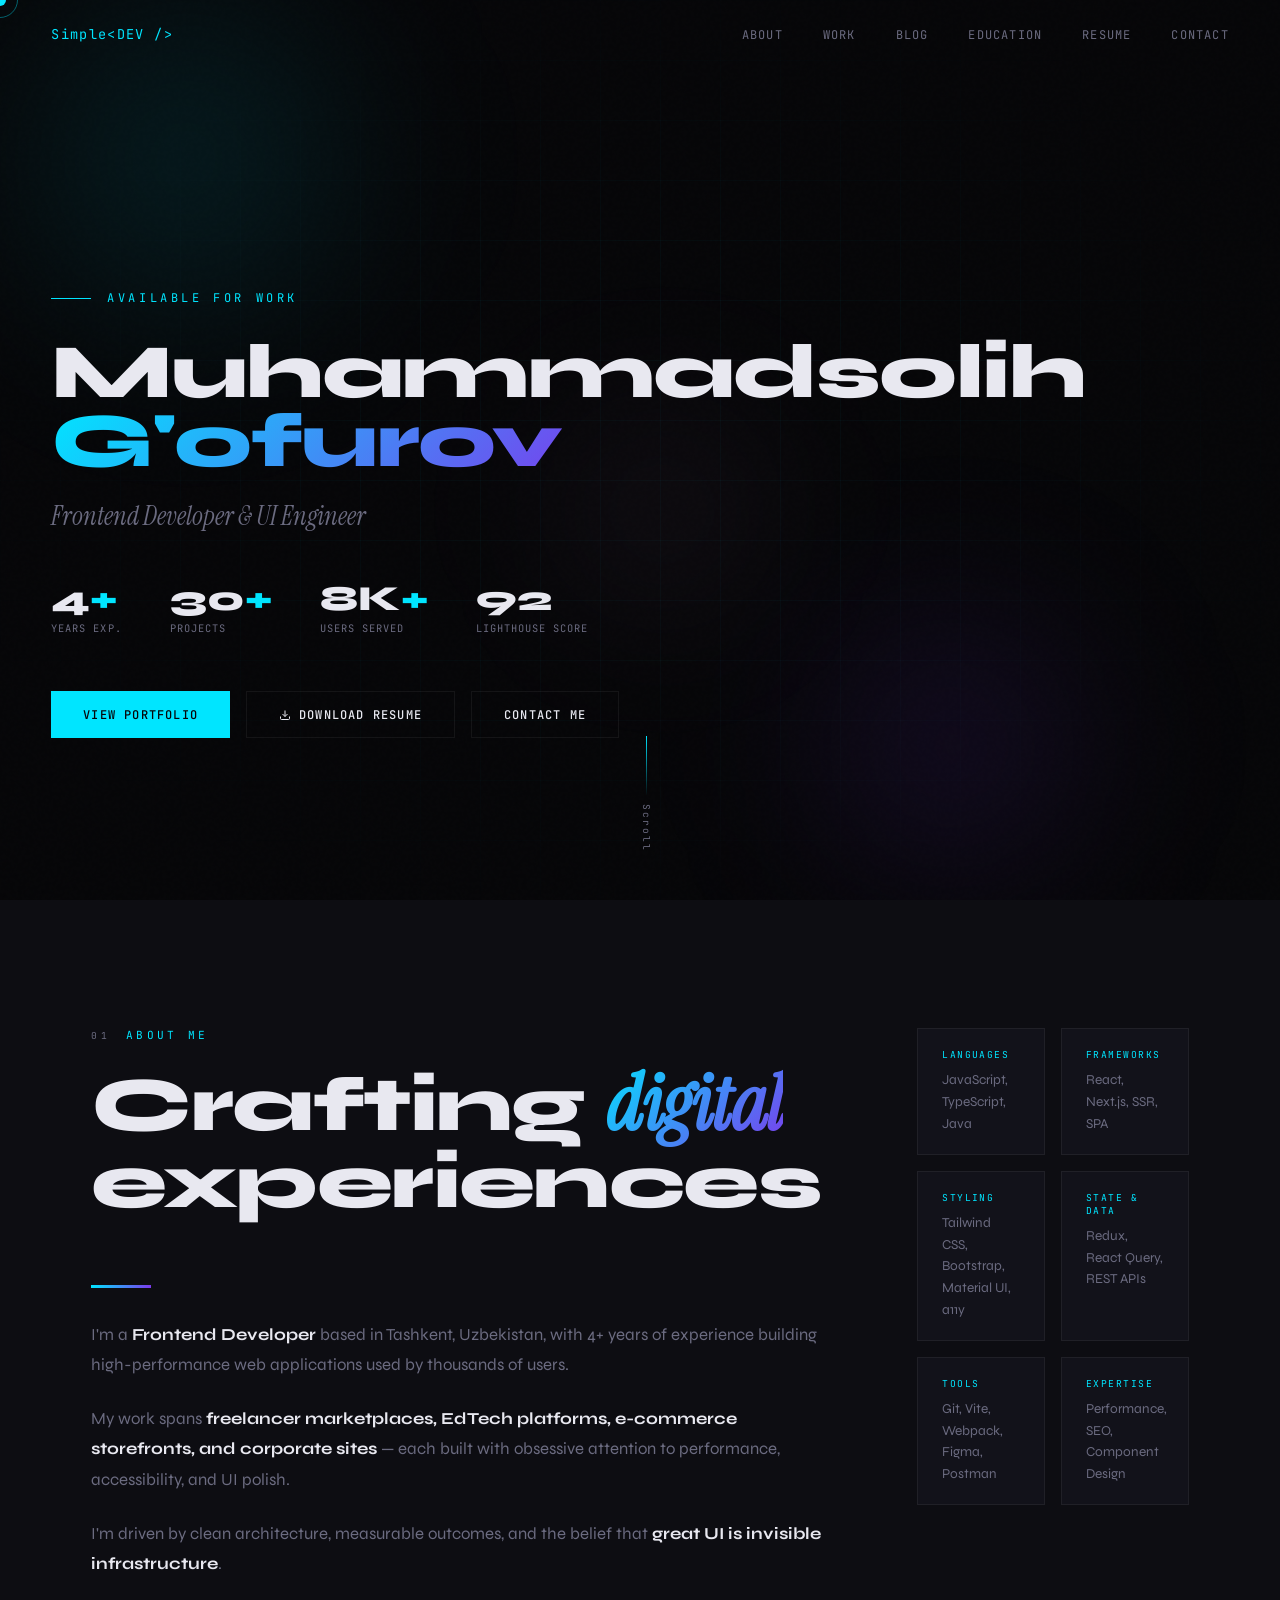
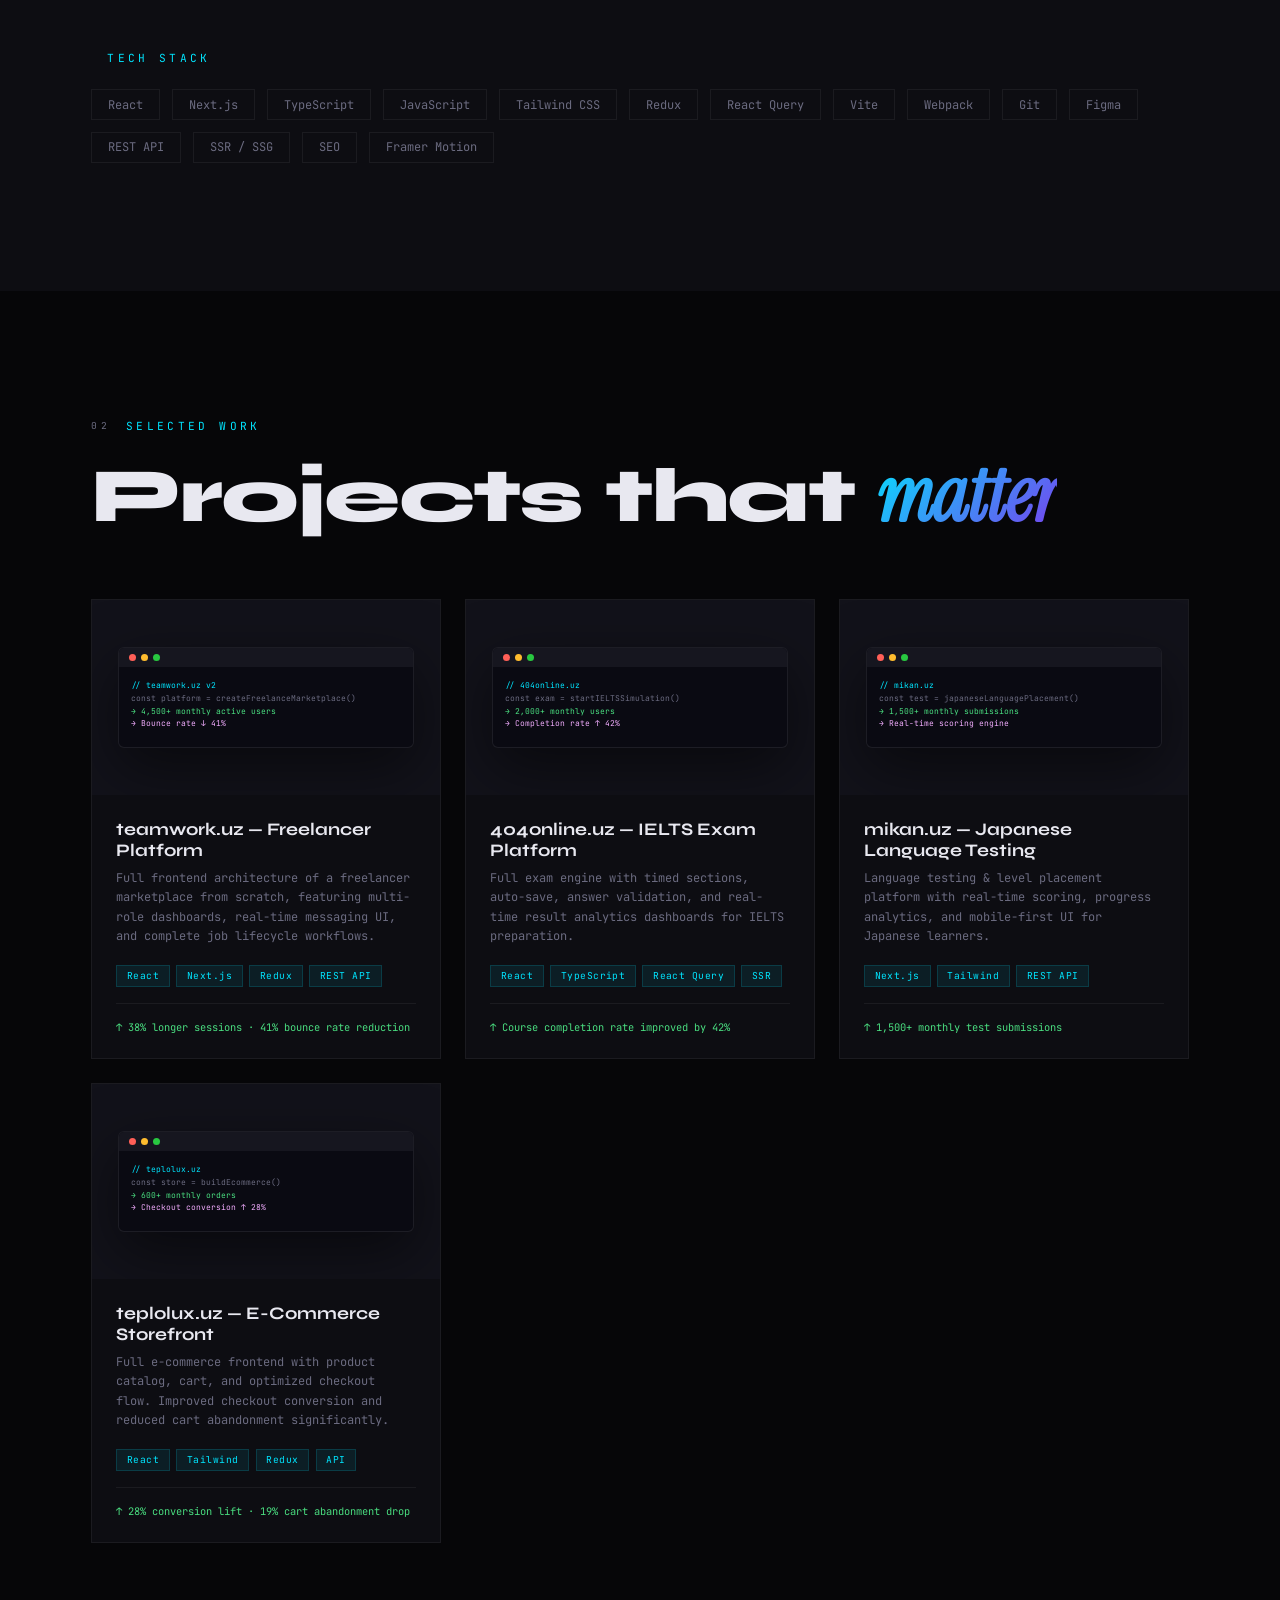
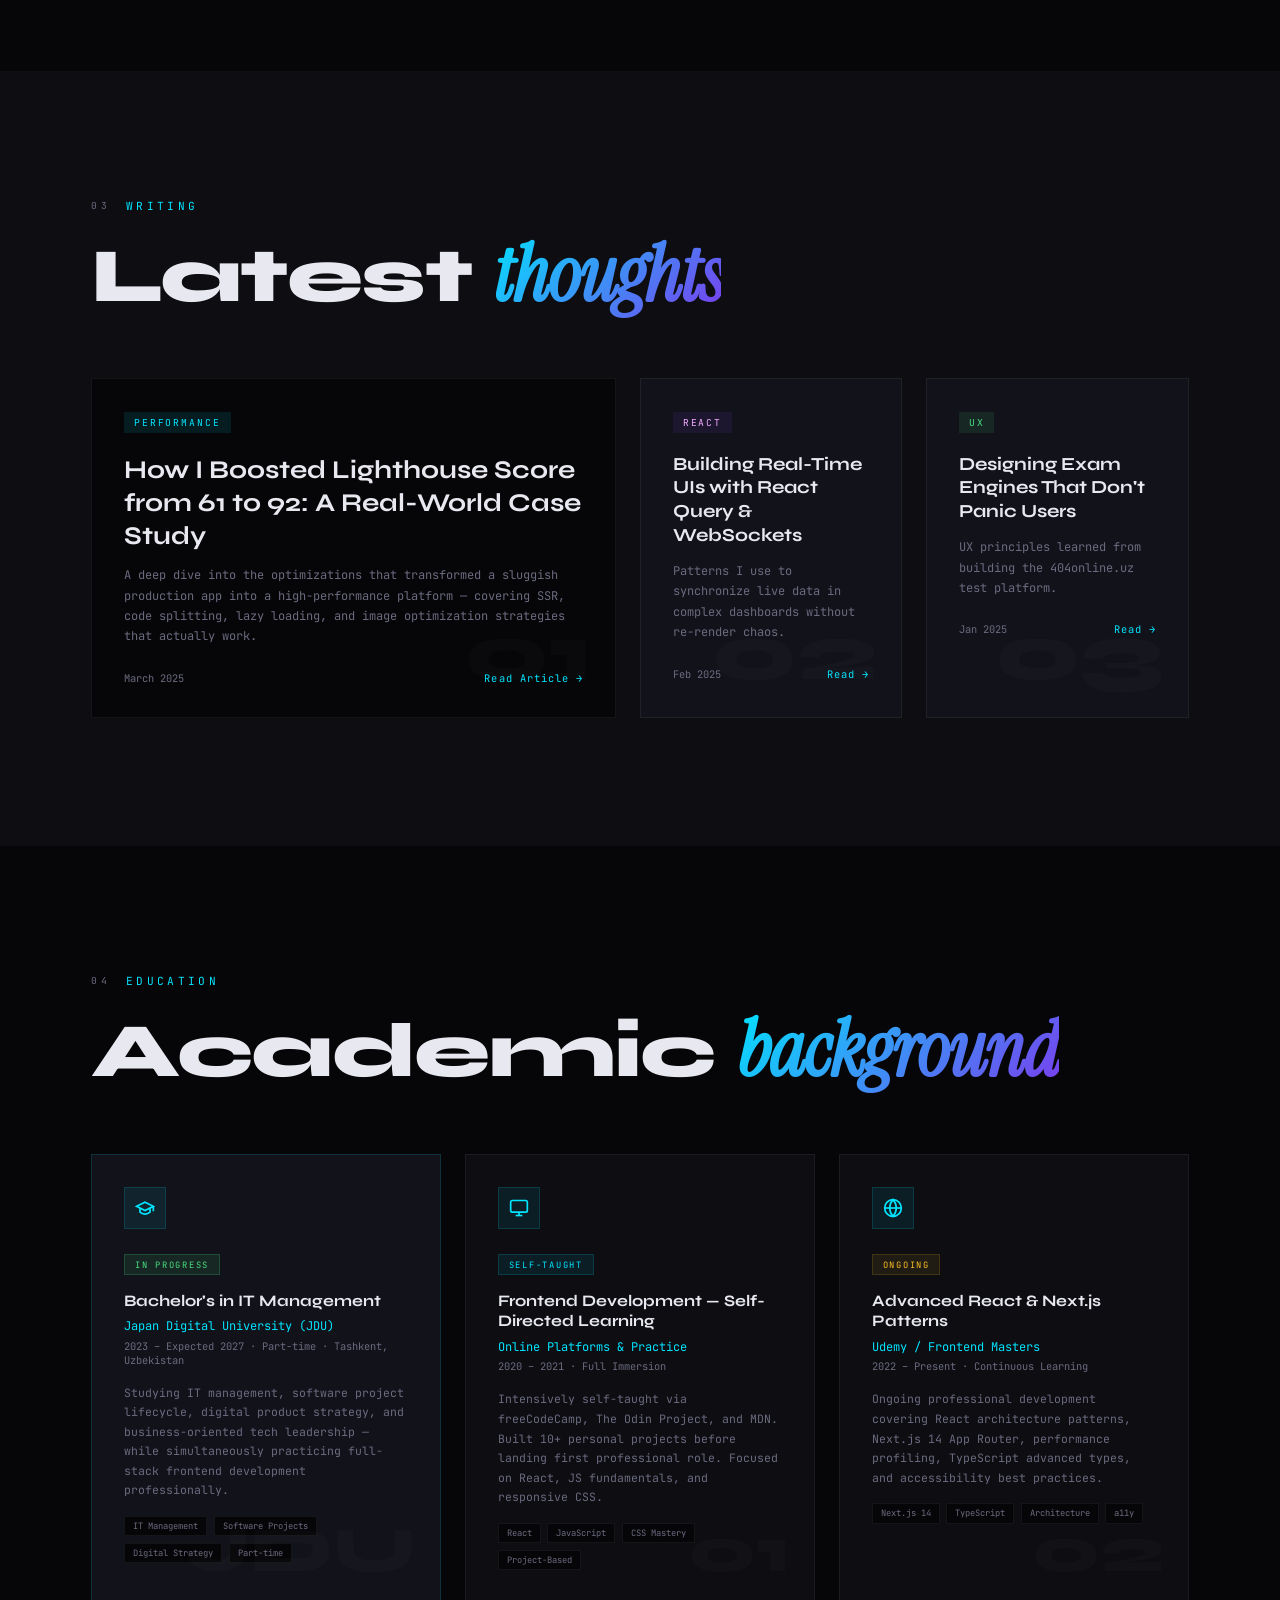
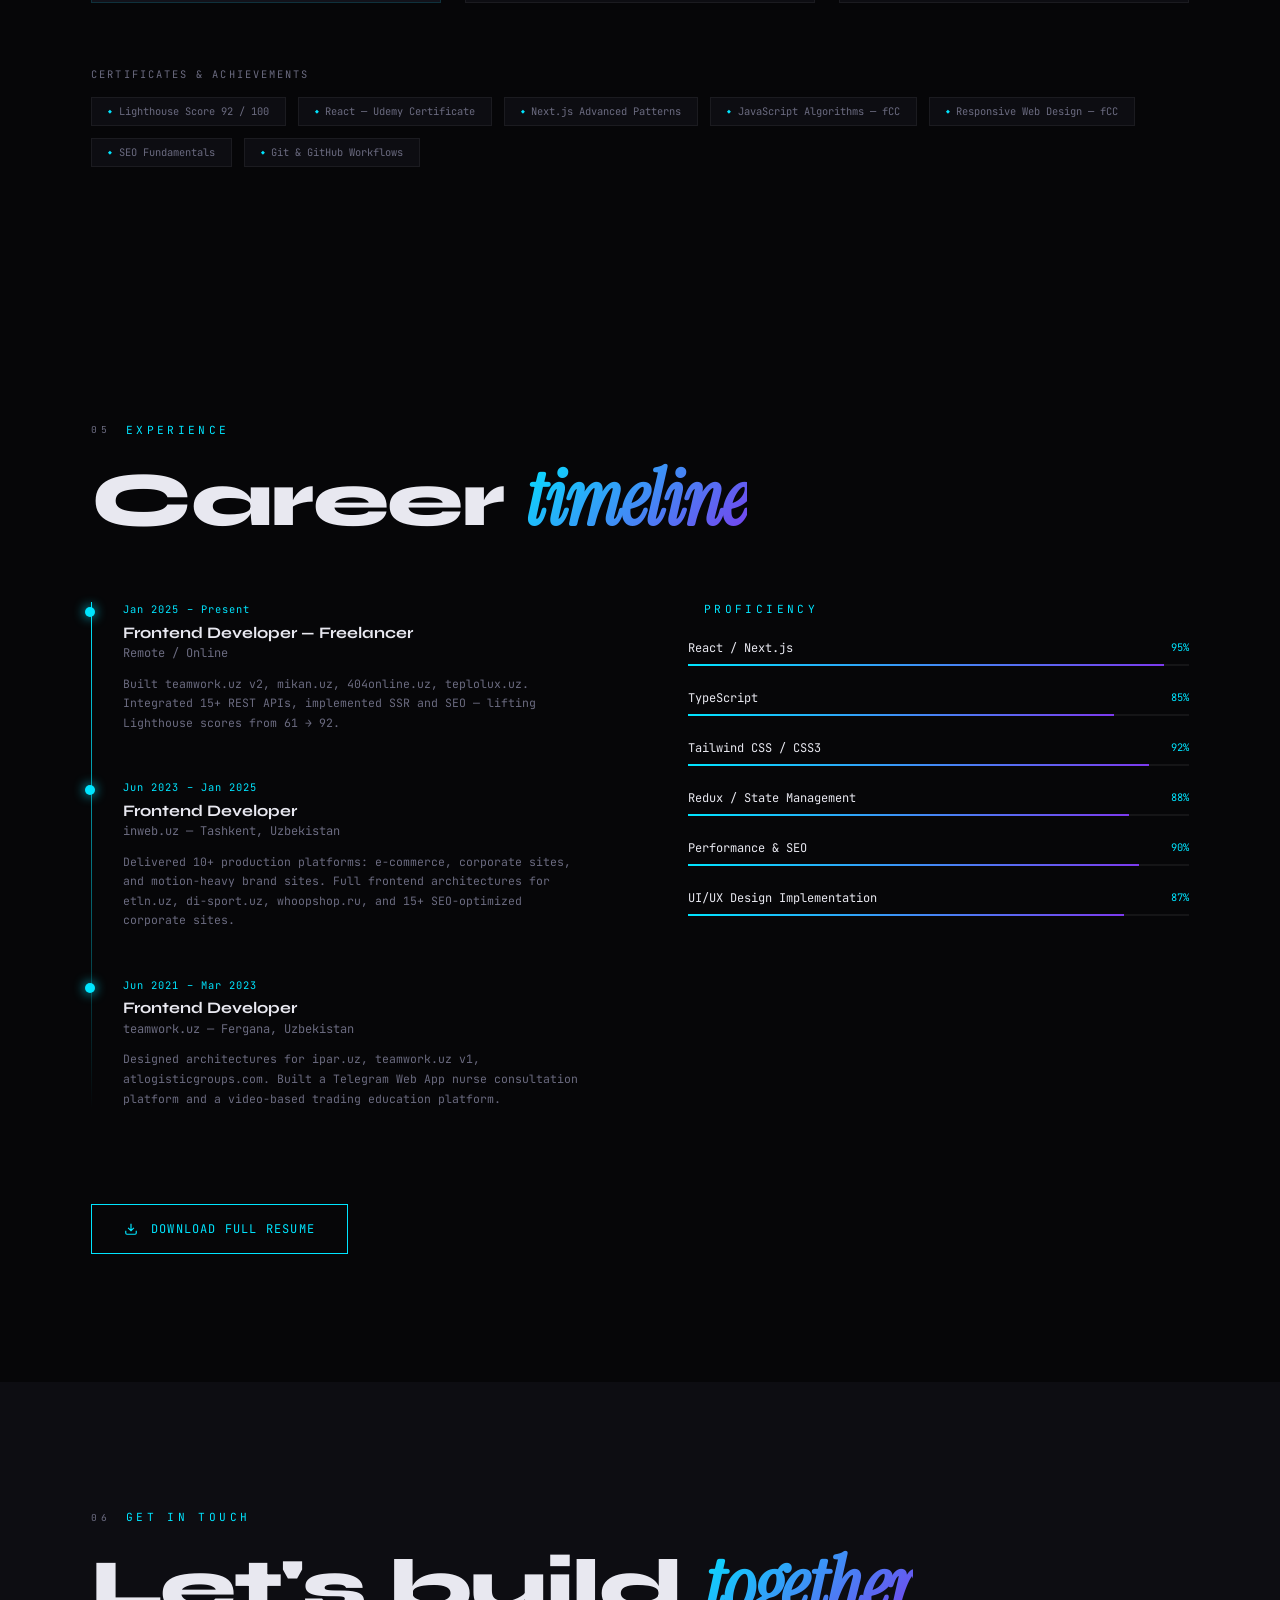
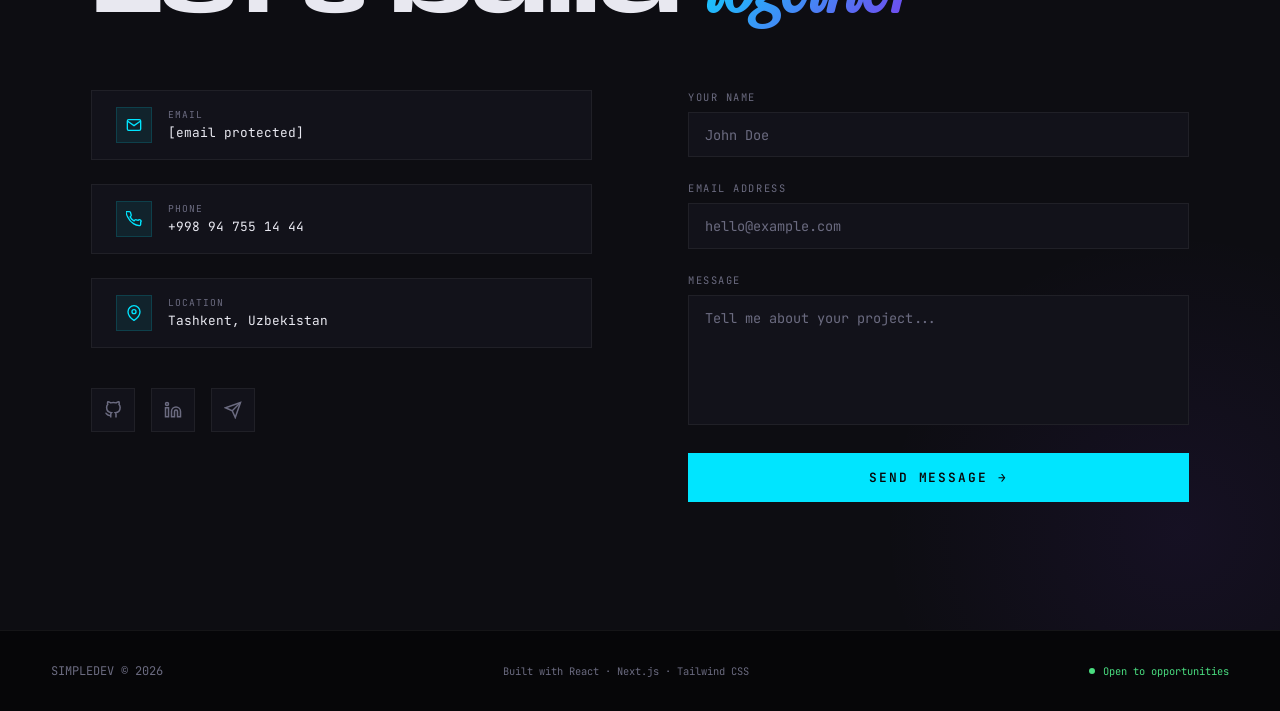
==== commit 57ea0280: "changes seo key changed" ====
--- a/index.html
+++ b/index.html
@@ -1843,7 +1843,7 @@
     <!-- Basic SEO -->
     <title>Muhammadsolih Gofurov | Frontend Developer Portfolio</title>
     <meta name="title" content="Muhammadsolih Gofurov | Frontend Developer Portfolio">
-    <meta name="description" content="Frontend Developer Muhammadsolih Gofurov portfolio. React, JavaScript, TypeScript va modern web texnologiyalari bilan yaratilgan loyihalar, blog va resume.">
+    <meta name="description" content="Frontend Developer Muhammadsolih Gofurov portfolio. React, JavaScript, TypeScript va modern web texnologiyalari bilan yaratilgan loyihalar, blog va resume, gofurov muhammadsolih, muhammadsolih, gofurov">
     <meta name="keywords" content="frontend developer, react developer, javascript developer, web developer portfolio, muhammadsolih gofurov, nextjs developer, typescript developer">
     <meta name="author" content="Muhammadsolih Gofurov">
     <meta name="robots" content="index, follow">
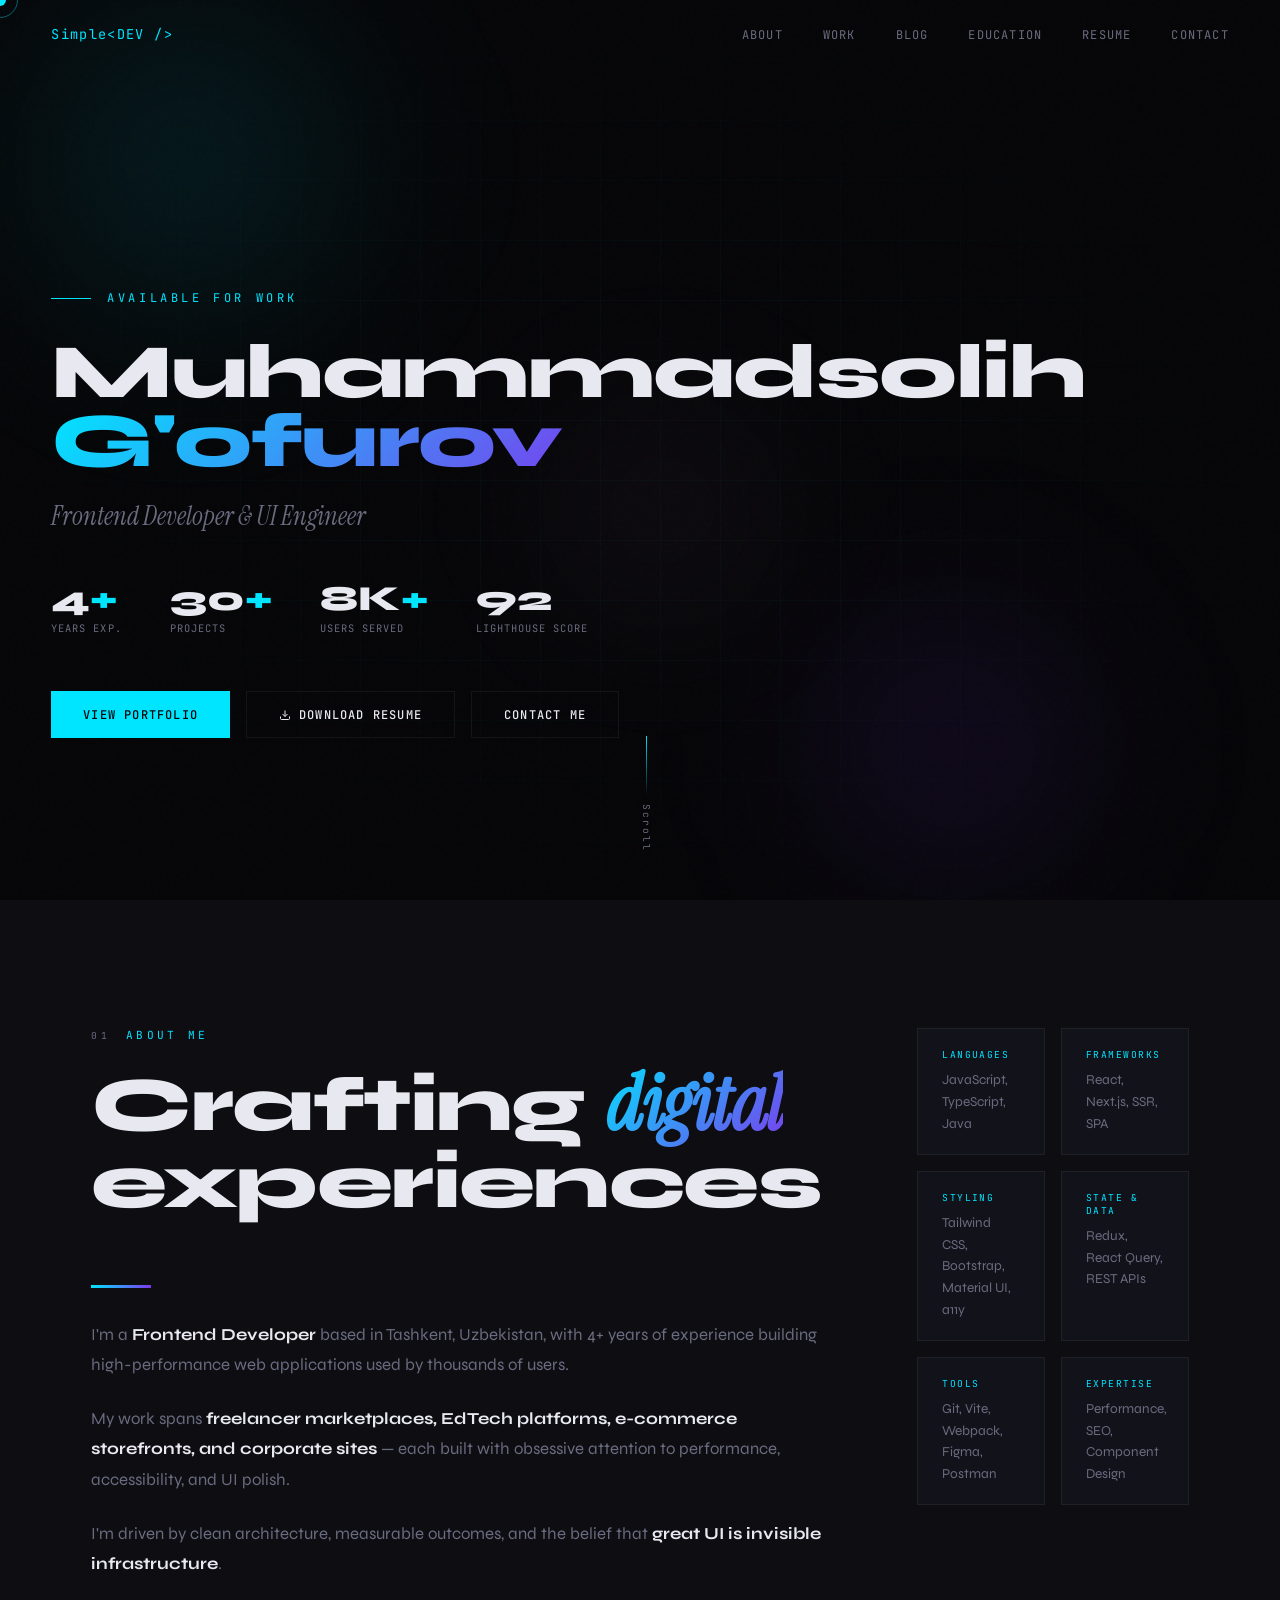
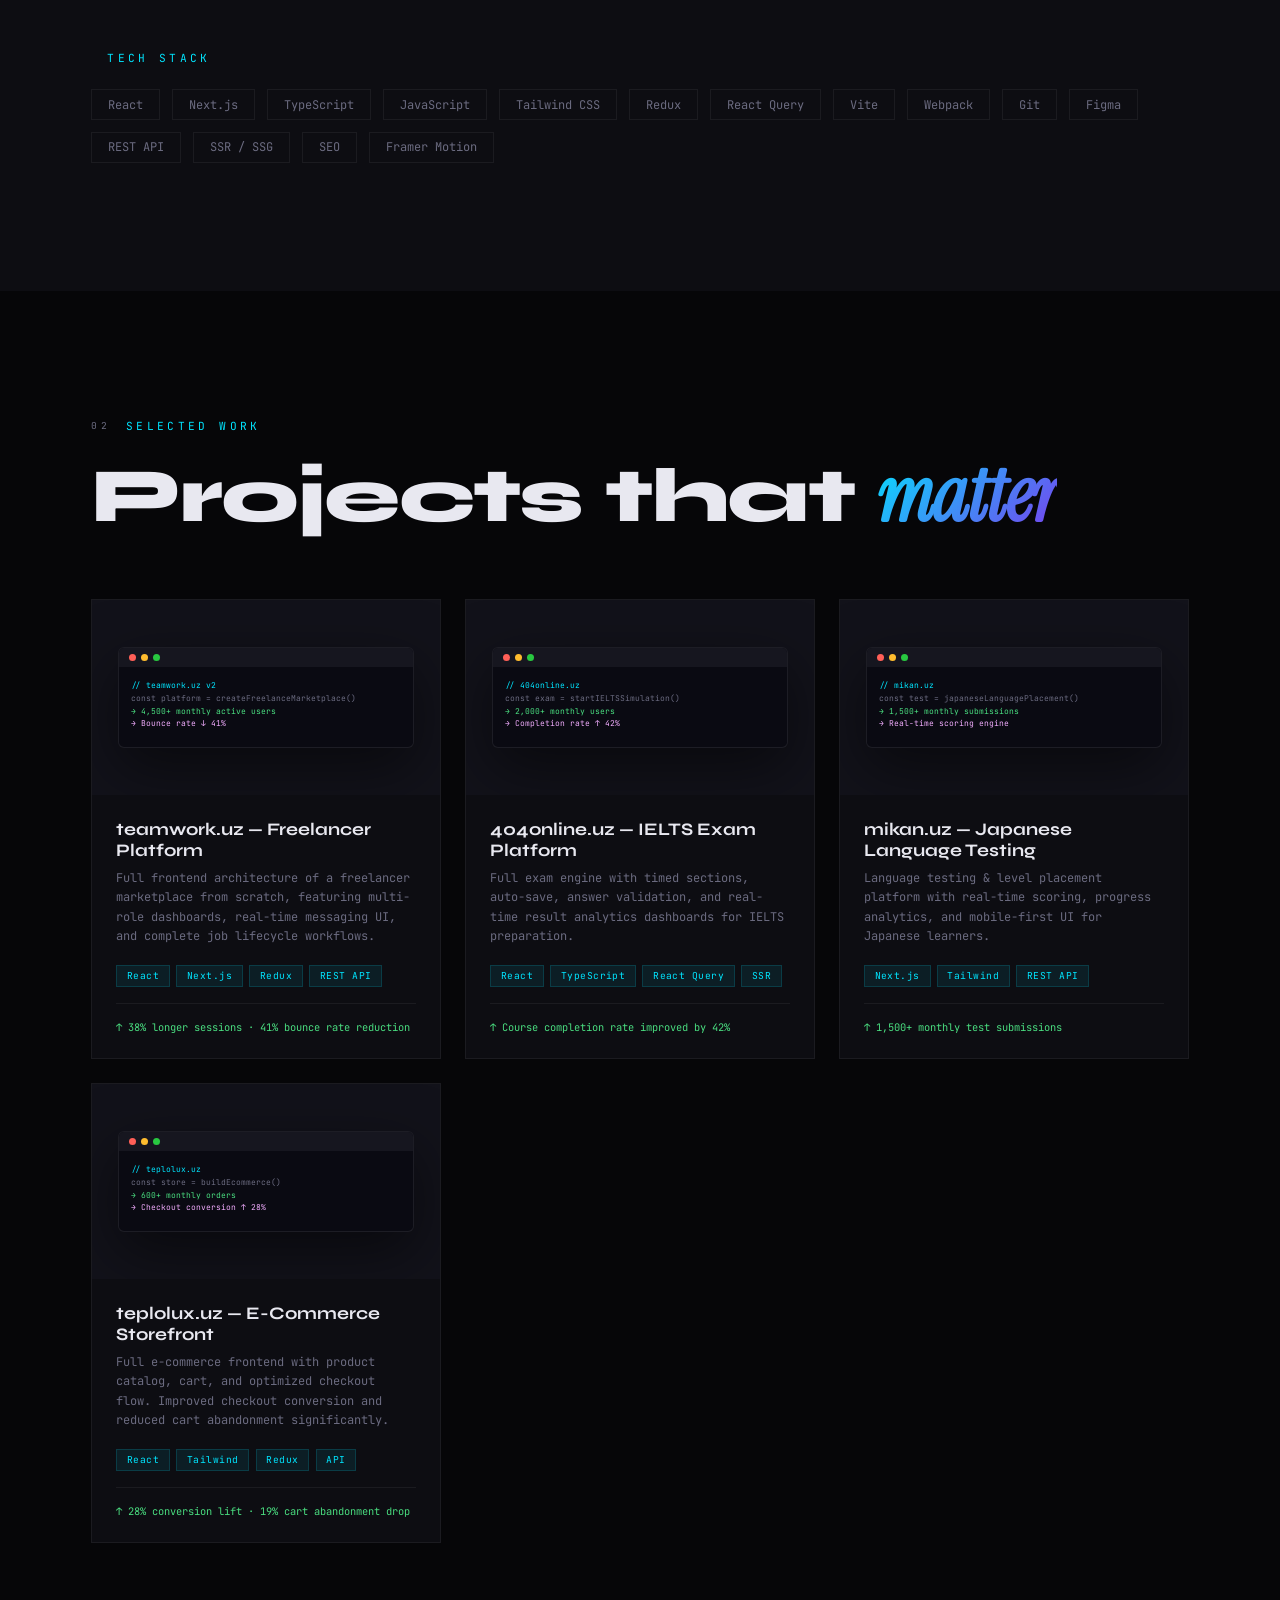
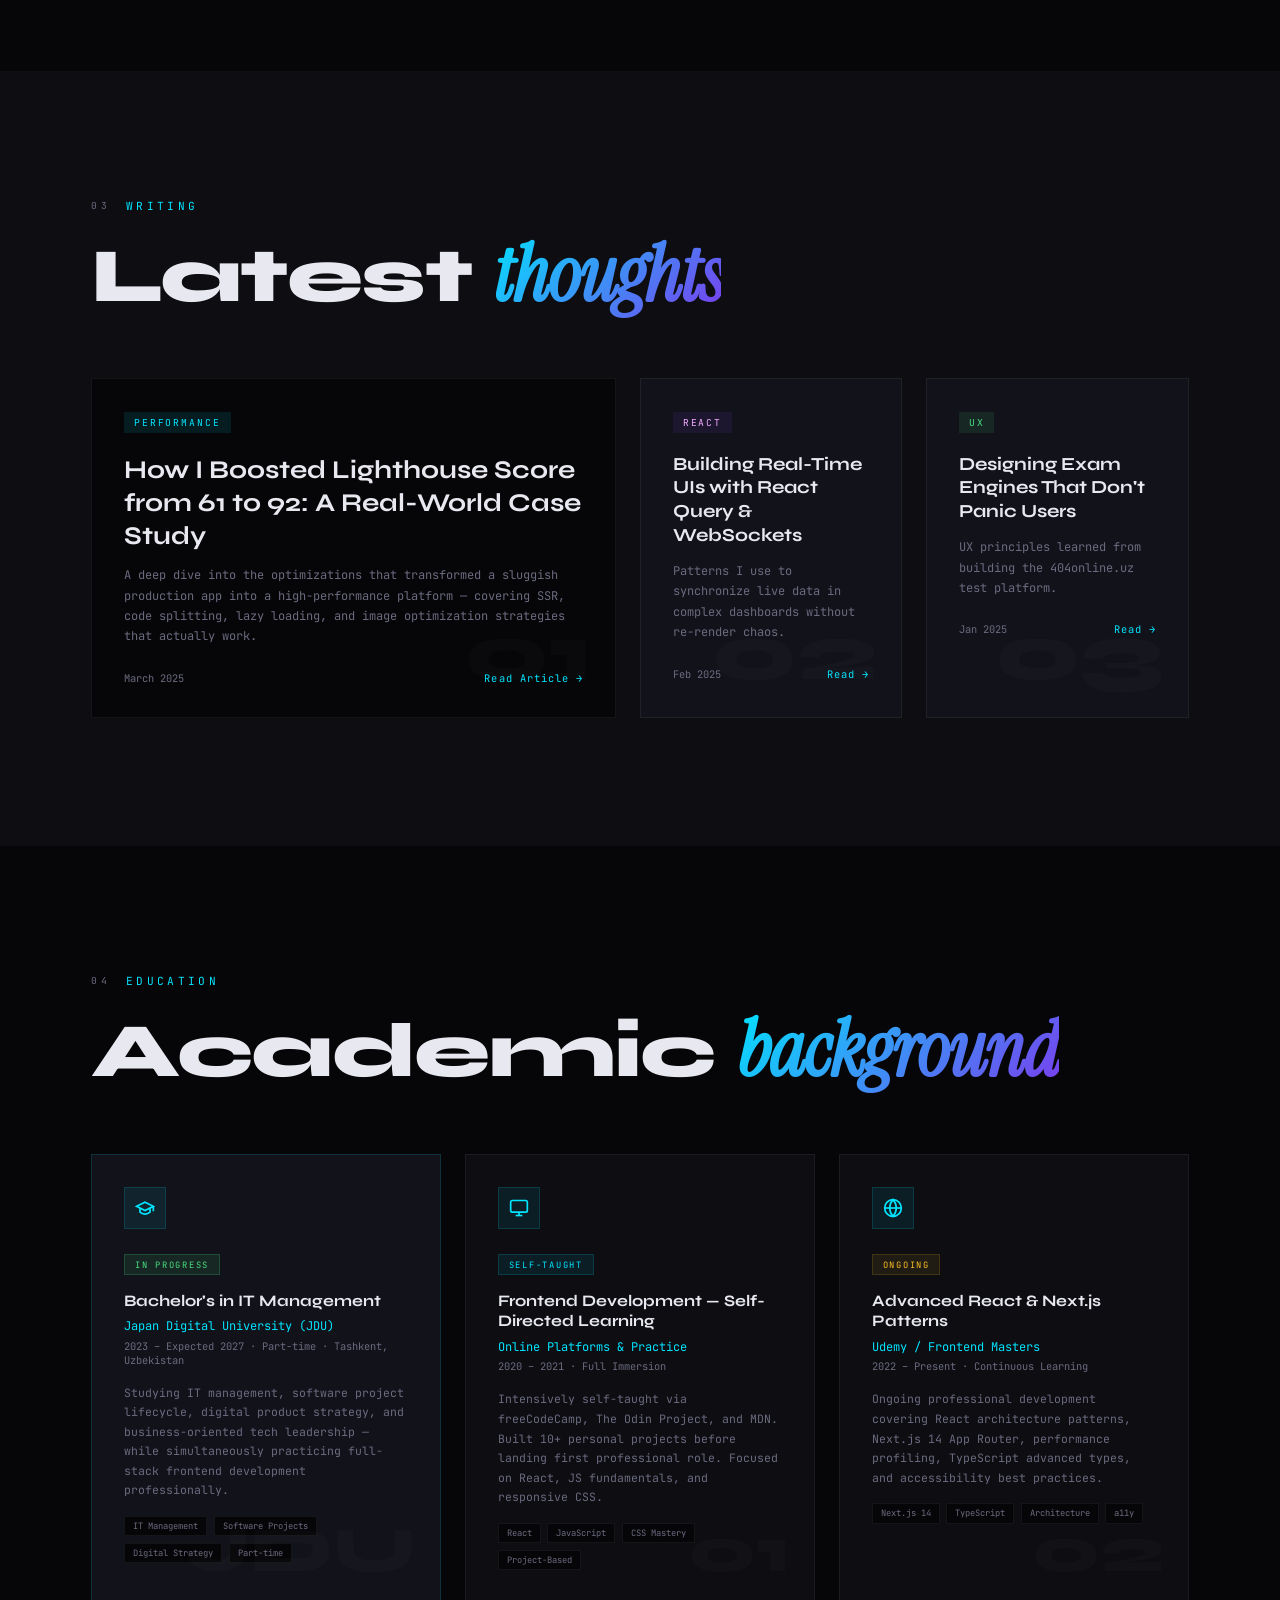
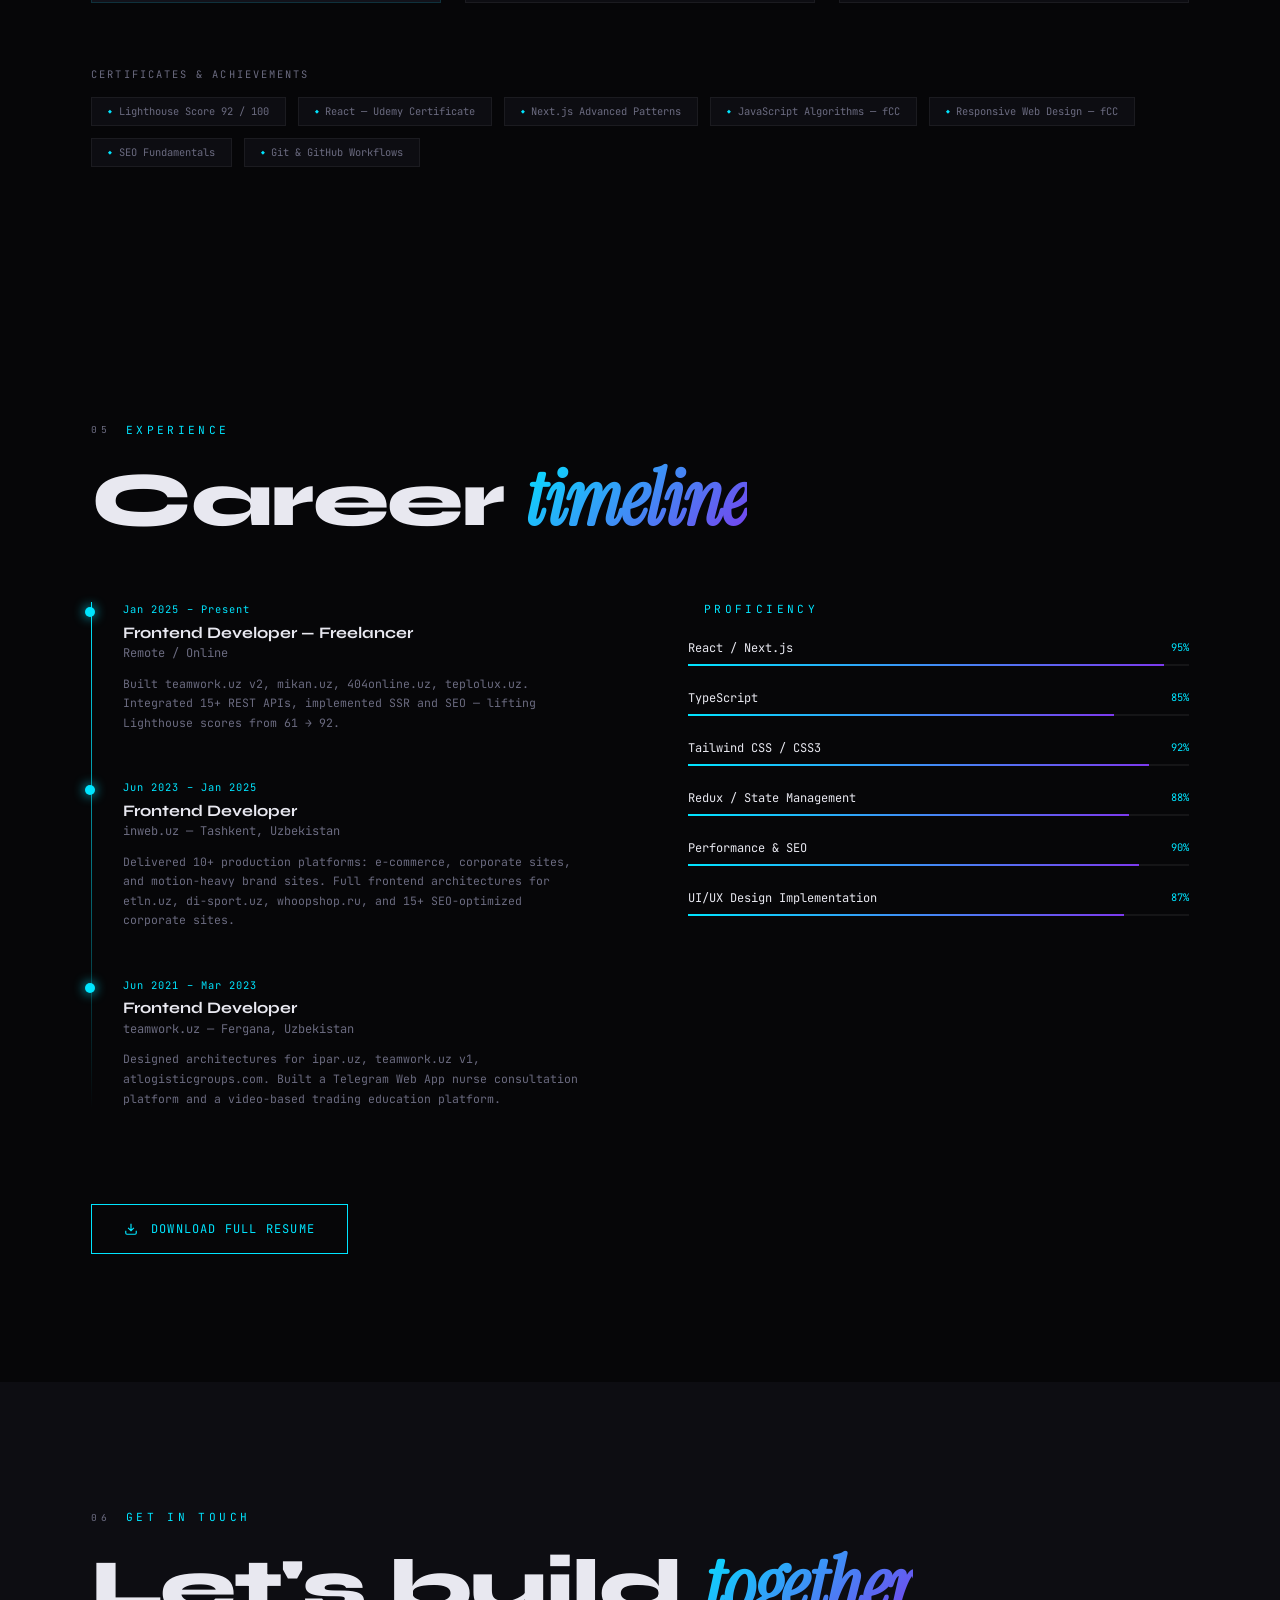
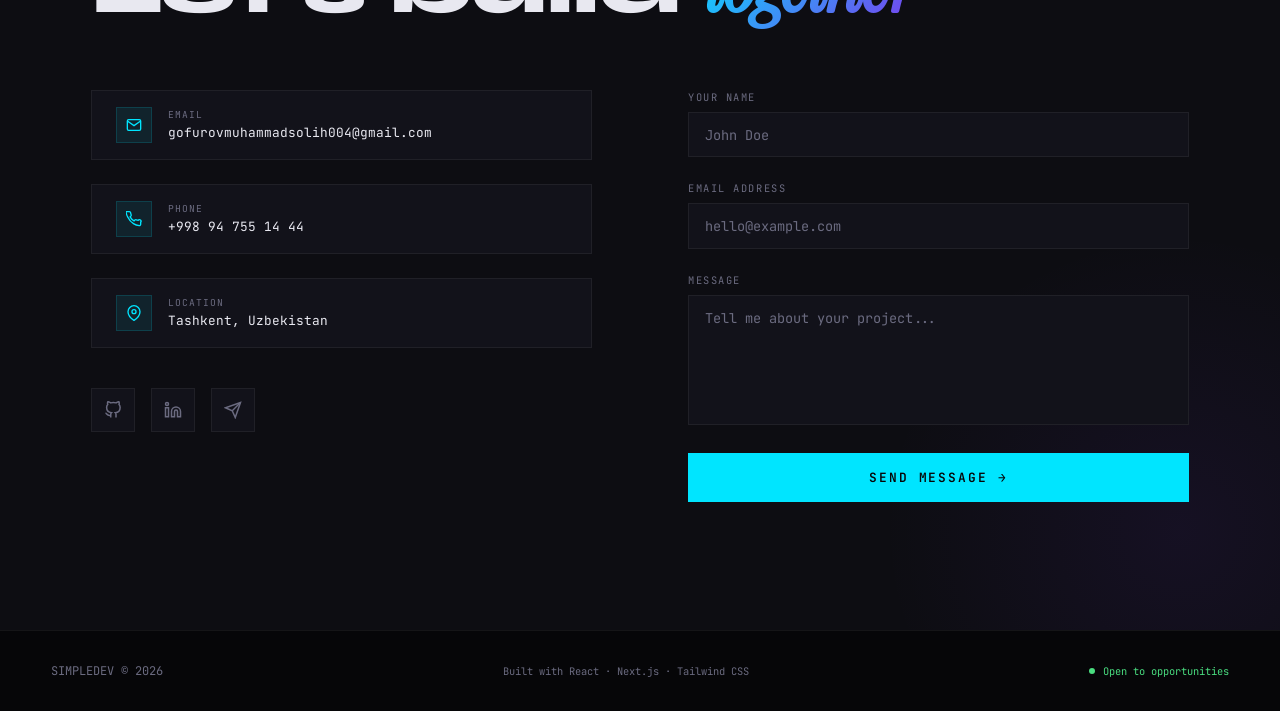
==== commit a13b8b52: "changes: email is added" ====
--- a/index.html
+++ b/index.html
@@ -2614,7 +2614,7 @@
         <form id="contactForm" class="contact-layout">
           <div class="reveal">
             <a
-              href="/cdn-cgi/l/email-protection#ed8a828b989f829b8098858c80808c899e82818485ddddd9ad8a808c8481c38e8280"
+              href="mailto:gofurovmuhammadsolih004@gmail.com"
               class="contact-info-item"
             >
               <div class="contact-icon">
@@ -2635,8 +2635,7 @@
                 <div class="contact-val">
                   <span
                     class="__cf_email__"
-                    data-cfemail="e2858d8497908d948f978a838f8f8386918d8e8b8ad2d2d6a2858f838b8ecc818d8f"
-                    >[email&#160;protected]</span
+                    >gofurovmuhammadsolih004@gmail.com</span
                   >
                 </div>
               </div>
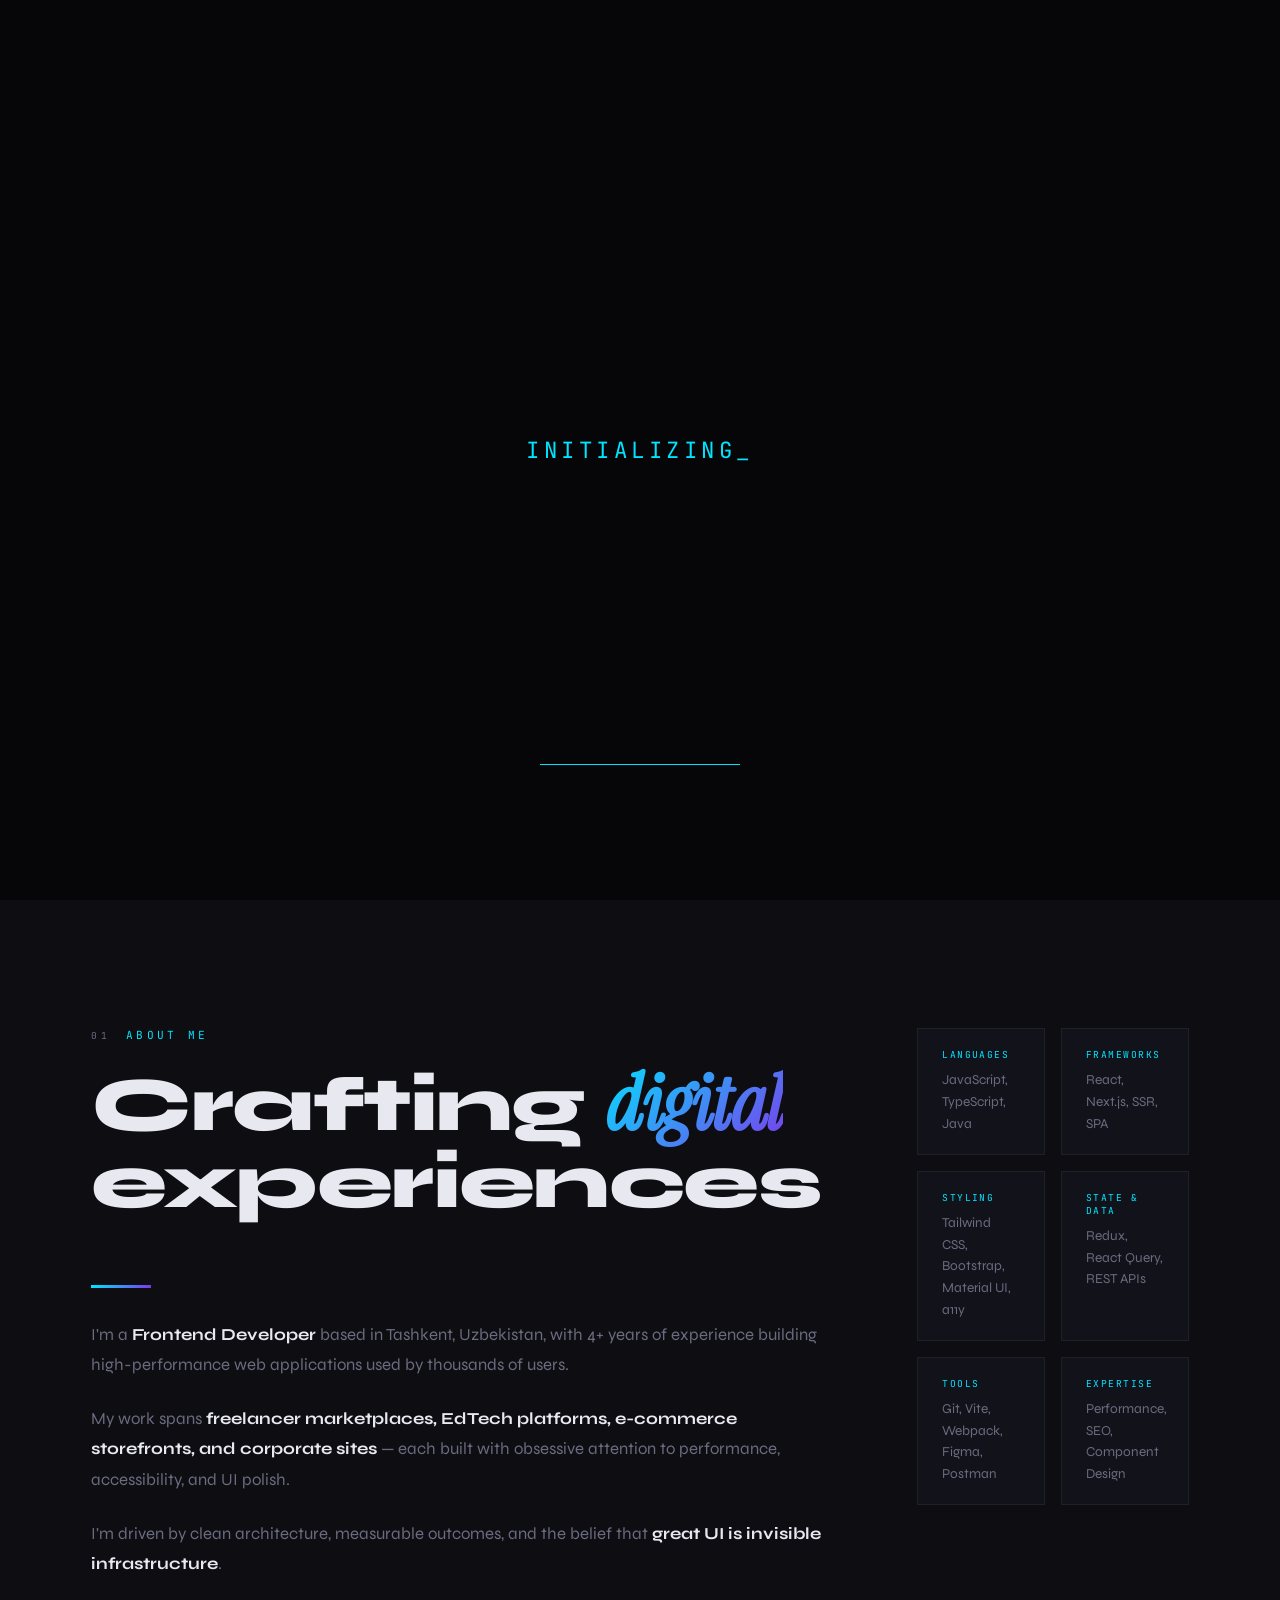
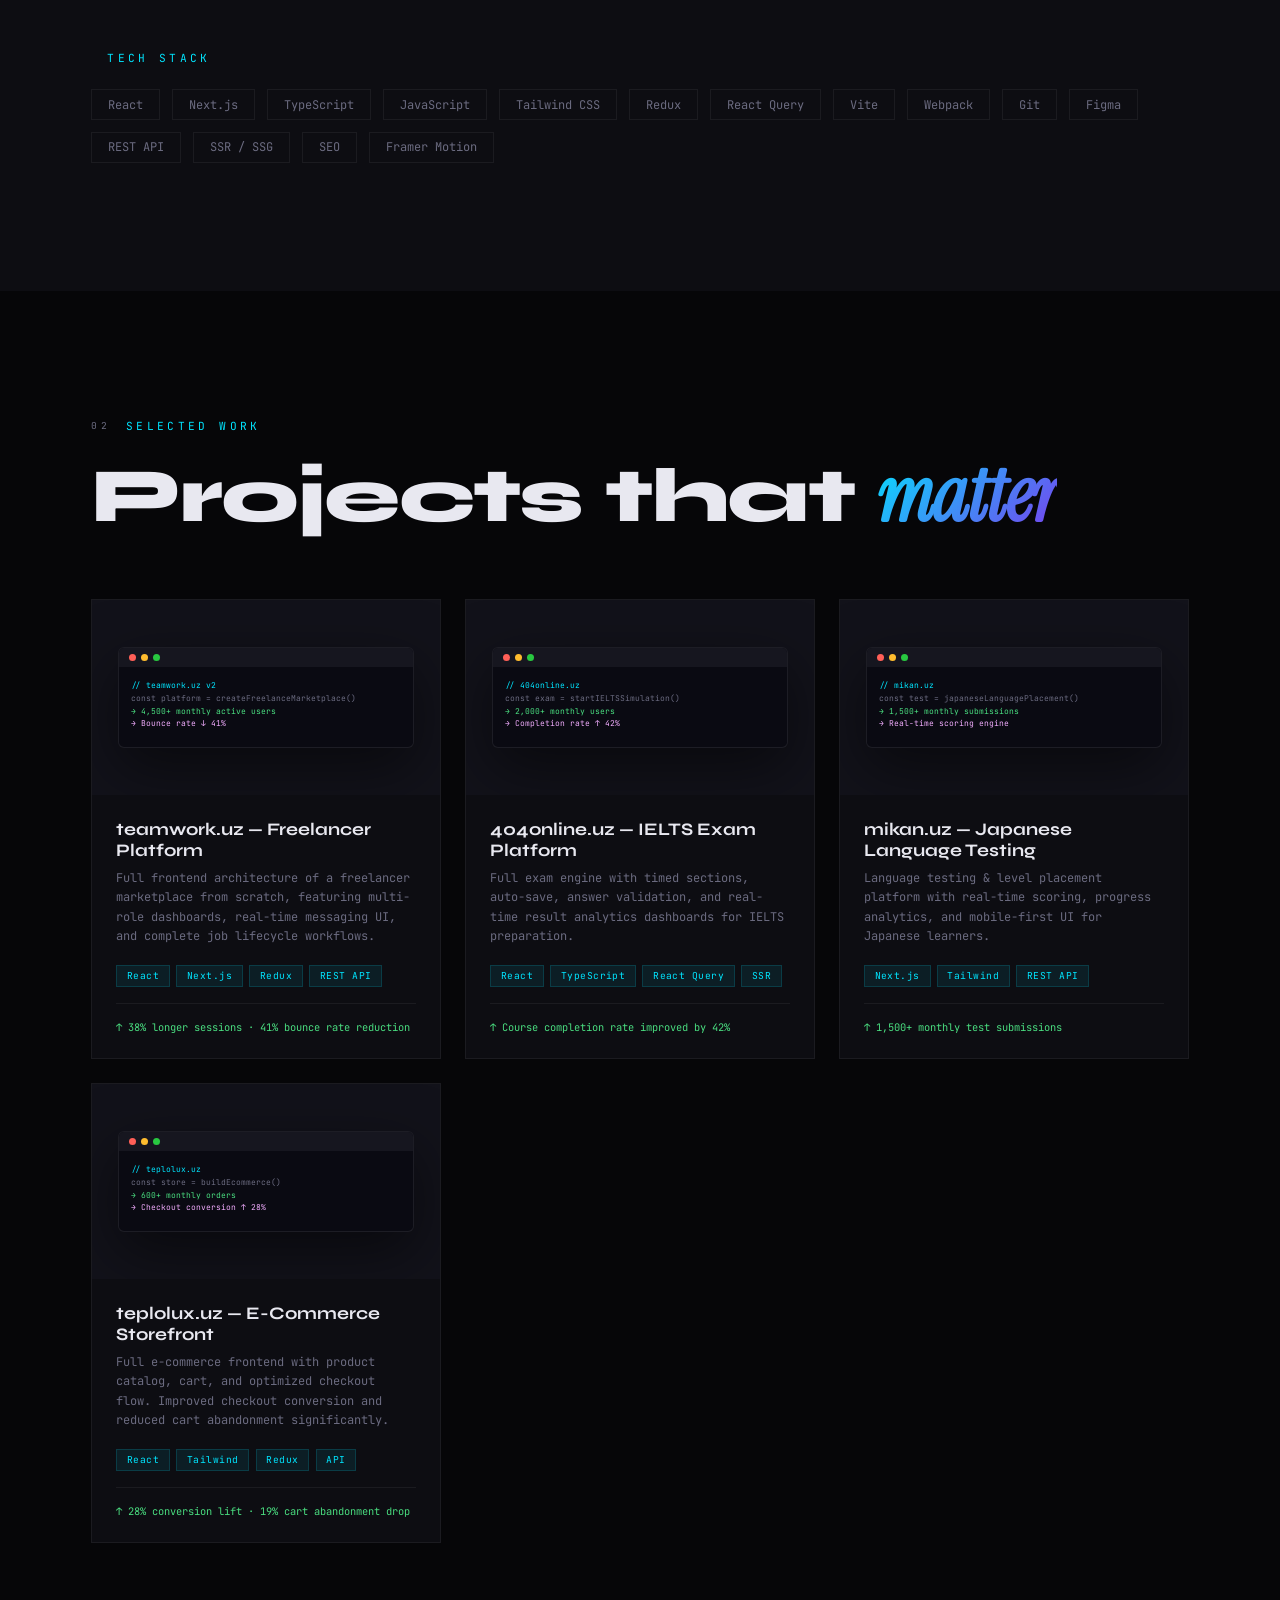
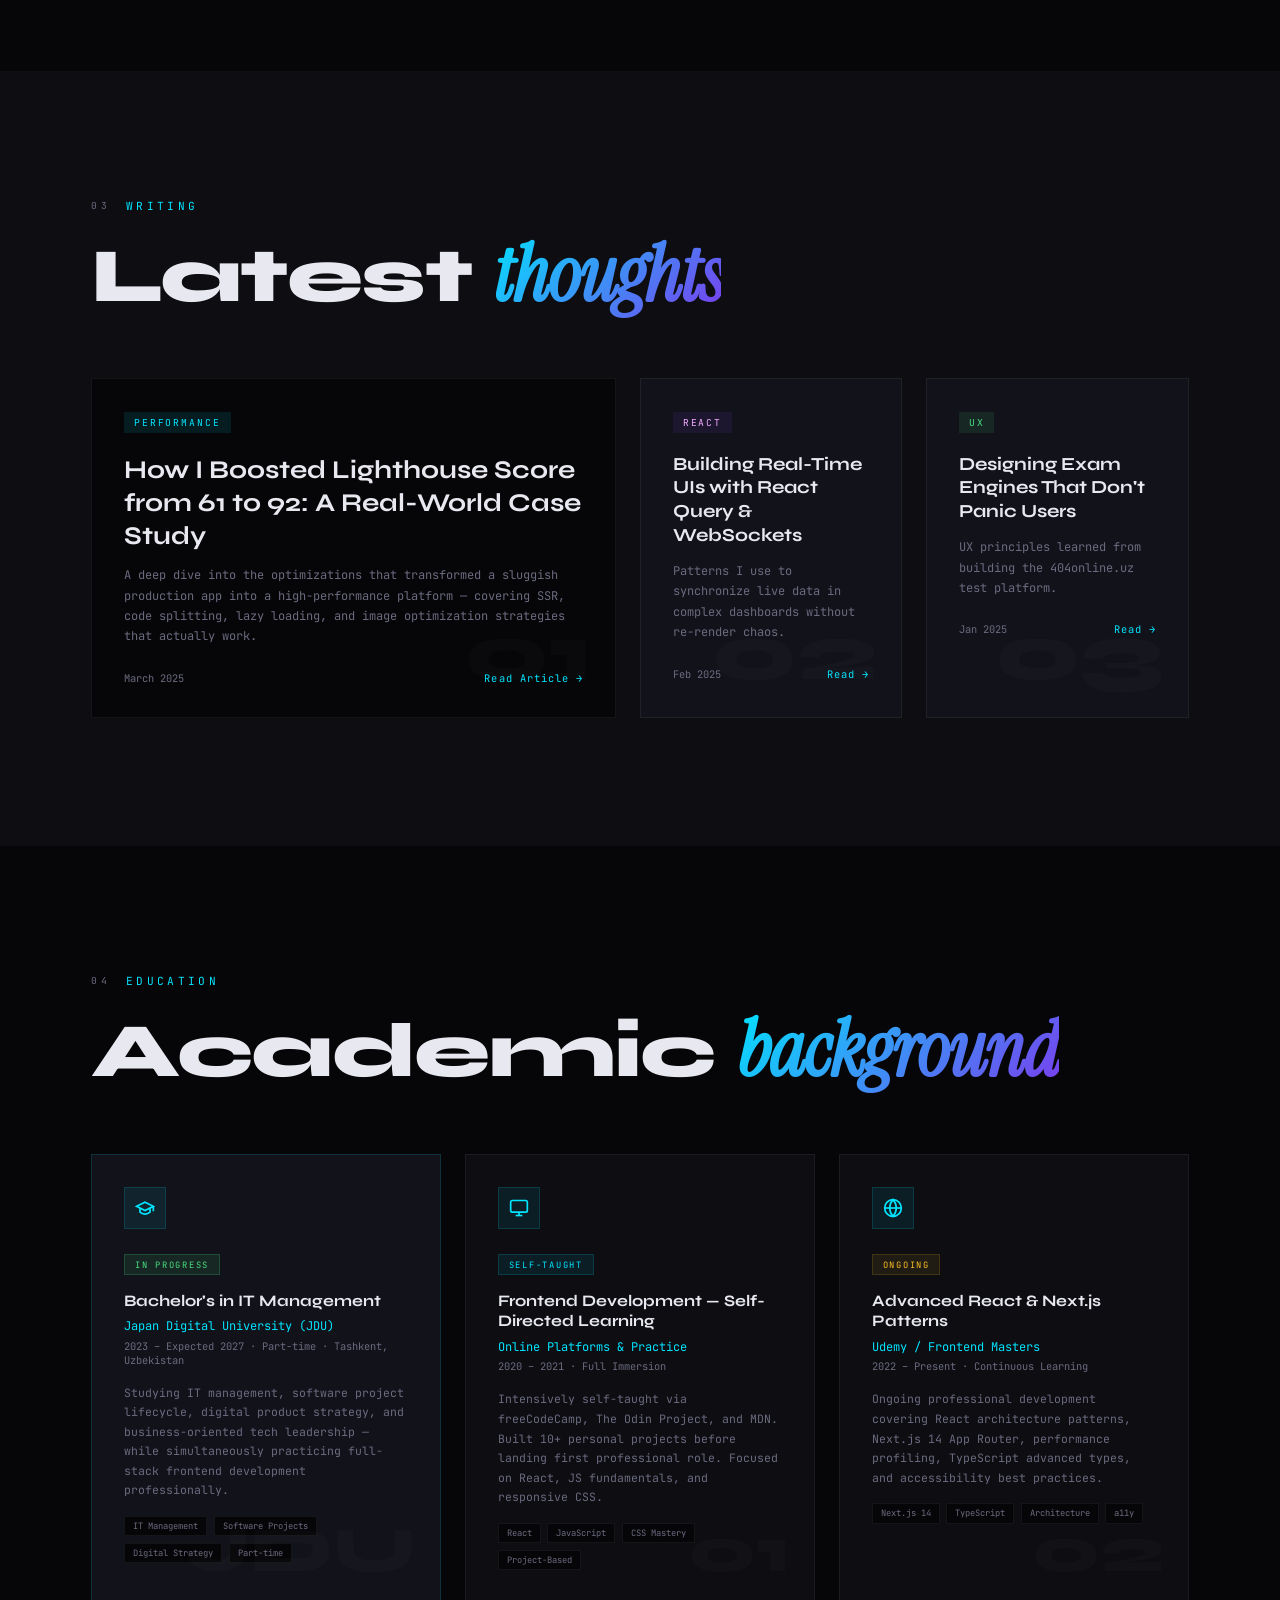
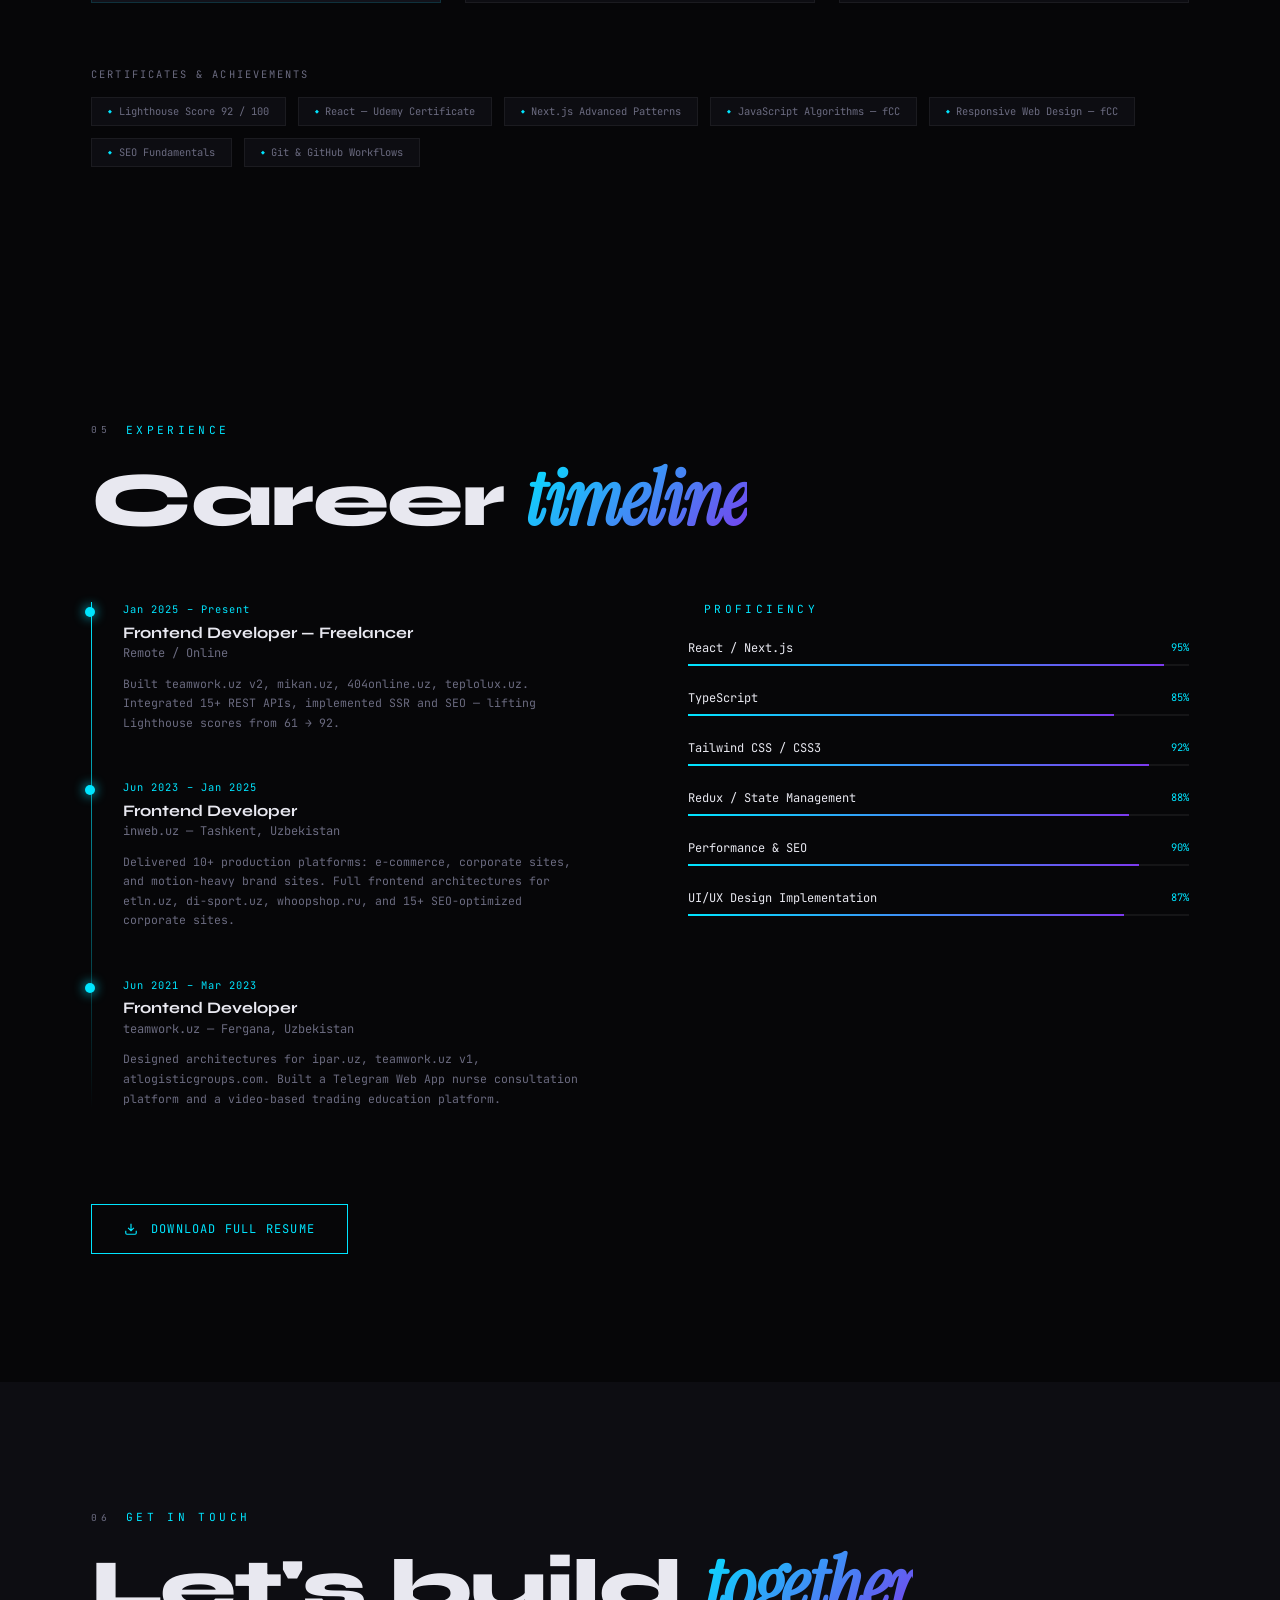
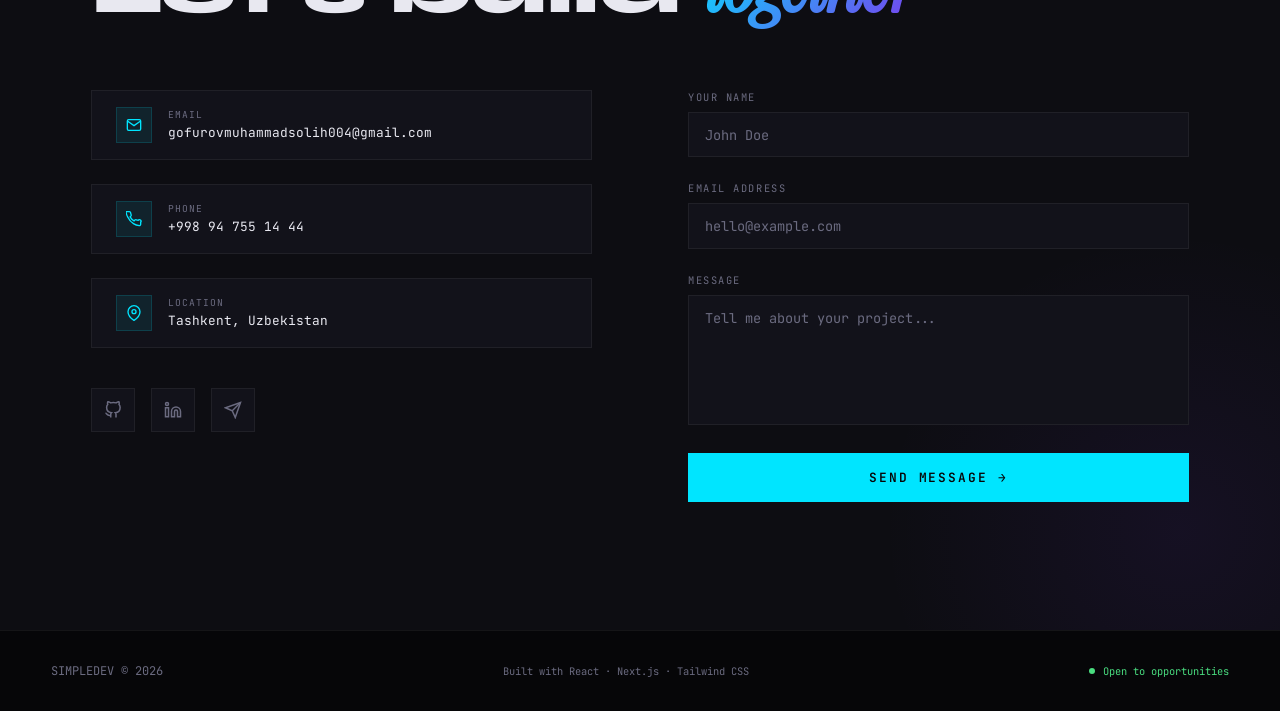
==== commit e792883b: "changes: robots.txt, sitemap.xml is added" ====
--- a/index.html
+++ b/index.html
@@ -9,1901 +9,105 @@
       href="https://fonts.googleapis.com/css2?family=Syne:wght@400;500;600;700;800&family=JetBrains+Mono:wght@300;400;500&family=Instrument+Serif:ital@0;1&display=swap"
       rel="stylesheet"
     />
-    <style>
-      *,
-      *::before,
-      *::after {
-        margin: 0;
-        padding: 0;
-        box-sizing: border-box;
-      }
-
-      :root {
-        --bg: #060608;
-        --surface: #0d0d12;
-        --surface2: #12121a;
-        --border: rgba(255, 255, 255, 0.06);
-        --text: #e8e8f0;
-        --muted: #6b6b80;
-        --accent: #00e5ff;
-        --accent2: #7c3aed;
-        --accent3: #f0abfc;
-        --green: #4ade80;
-        --gold: #fbbf24;
-        --font-display: "Syne", sans-serif;
-        --font-mono: "JetBrains Mono", monospace;
-        --font-serif: "Instrument Serif", serif;
-      }
-
-      html {
-        scroll-behavior: smooth;
-      }
-
-      body {
-        background: var(--bg);
-        color: var(--text);
-        font-family: var(--font-display);
-        overflow-x: hidden;
-        cursor: none;
-      }
-
-      /* CUSTOM CURSOR */
-      #cursor {
-        position: fixed;
-        width: 12px;
-        height: 12px;
-        background: var(--accent);
-        border-radius: 50%;
-        pointer-events: none;
-        z-index: 9999;
-        transform: translate(-50%, -50%);
-        transition:
-          transform 0.1s,
-          width 0.3s,
-          height 0.3s,
-          background 0.3s;
-        mix-blend-mode: screen;
-      }
-      #cursor-ring {
-        position: fixed;
-        width: 36px;
-        height: 36px;
-        border: 1px solid rgba(0, 229, 255, 0.4);
-        border-radius: 50%;
-        pointer-events: none;
-        z-index: 9998;
-        transform: translate(-50%, -50%);
-        transition:
-          transform 0.15s ease-out,
-          width 0.3s,
-          height 0.3s,
-          opacity 0.3s;
-      }
-      body:hover #cursor {
-        opacity: 1;
-      }
-
-      /* LOADING */
-      #loader {
-        position: fixed;
-        inset: 0;
-        background: var(--bg);
-        z-index: 10000;
-        display: flex;
-        align-items: center;
-        justify-content: center;
-        transition:
-          opacity 0.8s,
-          visibility 0.8s;
-      }
-      #loader.hidden {
-        opacity: 0;
-        visibility: hidden;
-      }
-      .loader-text {
-        font-family: var(--font-mono);
-        font-size: clamp(1rem, 3vw, 1.4rem);
-        color: var(--accent);
-        letter-spacing: 0.2em;
-        animation: loaderBlink 0.8s steps(1) infinite;
-      }
-      .loader-bar-wrap {
-        position: absolute;
-        bottom: 15%;
-        left: 50%;
-        transform: translateX(-50%);
-        width: 200px;
-        height: 1px;
-        background: var(--border);
-      }
-      .loader-bar {
-        height: 100%;
-        background: var(--accent);
-        width: 0;
-        animation: loadBar 2s ease forwards;
-      }
-      @keyframes loadBar {
-        to {
-          width: 100%;
-        }
-      }
-      @keyframes loaderBlink {
-        50% {
-          opacity: 0;
-        }
-      }
-
-      /* NOISE OVERLAY */
-      body::before {
-        content: "";
-        position: fixed;
-        inset: 0;
-        background-image: url("data:image/svg+xml,%3Csvg viewBox='0 0 256 256' xmlns='http://www.w3.org/2000/svg'%3E%3Cfilter id='noise'%3E%3CfeTurbulence type='fractalNoise' baseFrequency='0.9' numOctaves='4' stitchTiles='stitch'/%3E%3C/filter%3E%3Crect width='100%25' height='100%25' filter='url(%23noise)' opacity='0.03'/%3E%3C/svg%3E");
-        pointer-events: none;
-        z-index: 1;
-        opacity: 0.4;
-      }
-
-      /* NAV */
-      nav {
-        position: fixed;
-        top: 0;
-        left: 0;
-        right: 0;
-        z-index: 100;
-        padding: 1.5rem 4vw;
-        display: flex;
-        align-items: center;
-        justify-content: space-between;
-        border-bottom: 1px solid transparent;
-        transition:
-          border-color 0.3s,
-          background 0.3s,
-          backdrop-filter 0.3s;
-      }
-      nav.scrolled {
-        border-color: var(--border);
-        background: rgba(6, 6, 8, 0.8);
-        backdrop-filter: blur(20px);
-      }
-      .nav-logo {
-        font-family: var(--font-mono);
-        font-size: 0.85rem;
-        color: var(--accent);
-        letter-spacing: 0.1em;
-      }
-      .nav-links {
-        display: flex;
-        gap: 2.5rem;
-        list-style: none;
-      }
-      .nav-links a {
-        font-family: var(--font-mono);
-        font-size: 0.75rem;
-        color: var(--muted);
-        text-decoration: none;
-        letter-spacing: 0.1em;
-        text-transform: uppercase;
-        transition: color 0.3s;
-        position: relative;
-      }
-      .nav-links a::after {
-        content: "";
-        position: absolute;
-        bottom: -4px;
-        left: 0;
-        width: 0;
-        height: 1px;
-        background: var(--accent);
-        transition: width 0.3s;
-      }
-      .nav-links a:hover {
-        color: var(--text);
-      }
-      .nav-links a:hover::after {
-        width: 100%;
-      }
-
-      /* SECTIONS */
-      section {
-        position: relative;
-        z-index: 2;
-      }
-
-      /* HERO */
-      #hero {
-        min-height: 100vh;
-        display: flex;
-        align-items: center;
-        padding: 0 4vw;
-        overflow: hidden;
-      }
-
-      .hero-bg {
-        position: absolute;
-        inset: 0;
-        overflow: hidden;
-      }
-      .hero-orb {
-        position: absolute;
-        border-radius: 50%;
-        filter: blur(80px);
-        animation: orbFloat 8s ease-in-out infinite;
-      }
-      .orb1 {
-        width: 500px;
-        height: 500px;
-        background: radial-gradient(
-          circle,
-          rgba(0, 229, 255, 0.12),
-          transparent 70%
-        );
-        top: -10%;
-        left: -5%;
-        animation-delay: 0s;
-      }
-      .orb2 {
-        width: 400px;
-        height: 400px;
-        background: radial-gradient(
-          circle,
-          rgba(124, 58, 237, 0.15),
-          transparent 70%
-        );
-        bottom: -5%;
-        right: 10%;
-        animation-delay: -4s;
-      }
-      .orb3 {
-        width: 300px;
-        height: 300px;
-        background: radial-gradient(
-          circle,
-          rgba(240, 171, 252, 0.08),
-          transparent 70%
-        );
-        top: 40%;
-        left: 40%;
-        animation-delay: -2s;
-      }
-      @keyframes orbFloat {
-        0%,
-        100% {
-          transform: translate(0, 0);
-        }
-        50% {
-          transform: translate(30px, -40px);
-        }
-      }
-
-      /* Grid lines background */
-      .hero-grid {
-        position: absolute;
-        inset: 0;
-        background-image:
-          linear-gradient(rgba(0, 229, 255, 0.03) 1px, transparent 1px),
-          linear-gradient(90deg, rgba(0, 229, 255, 0.03) 1px, transparent 1px);
-        background-size: 60px 60px;
-        mask-image: radial-gradient(
-          ellipse at 50% 50%,
-          black 30%,
-          transparent 80%
-        );
-      }
-
-      .hero-content {
-        max-width: 1200px;
-        margin: 0 auto;
-        width: 100%;
-        padding-top: 8rem;
-      }
-
-      .hero-eyebrow {
-        font-family: var(--font-mono);
-        font-size: 0.75rem;
-        color: var(--accent);
-        letter-spacing: 0.3em;
-        text-transform: uppercase;
-        display: flex;
-        align-items: center;
-        gap: 1rem;
-        margin-bottom: 2rem;
-        opacity: 0;
-        animation: fadeUp 0.8s ease forwards 2.2s;
-      }
-      .hero-eyebrow::before {
-        content: "";
-        width: 40px;
-        height: 1px;
-        background: var(--accent);
-      }
-
-      .hero-name {
-        font-size: clamp(1.5rem, 3vw, 10rem);
-        font-weight: 800;
-        line-height: 0.9;
-        letter-spacing: -0.02em;
-        margin-bottom: 1.5rem;
-        opacity: 0;
-        animation: fadeUp 0.8s ease forwards 2.4s;
-      }
-      @media screen and (min-width: 650px) {
-        .hero-name {
-          font-size: clamp(3rem, 6vw, 10rem);
-        }
-      }
-      .hero-name .line1 {
-        display: block;
-        color: var(--text);
-      }
-      .hero-name .line2 {
-        display: block;
-        background: linear-gradient(
-          135deg,
-          var(--accent) 0%,
-          var(--accent2) 50%,
-          var(--accent3) 100%
-        );
-        -webkit-background-clip: text;
-        -webkit-text-fill-color: transparent;
-        background-clip: text;
-      }
-
-      .hero-tagline {
-        font-family: var(--font-serif);
-        font-size: clamp(1rem, 2.5vw, 1.6rem);
-        color: var(--muted);
-        font-style: italic;
-        margin-bottom: 3rem;
-        opacity: 0;
-        animation: fadeUp 0.8s ease forwards 2.6s;
-      }
-
-      .hero-stats {
-        display: flex;
-        flex-wrap: wrap;
-        gap: 3rem;
-        margin-bottom: 3.5rem;
-        opacity: 0;
-        animation: fadeUp 0.8s ease forwards 2.8s;
-      }
-      .stat-item {
-      }
-      .stat-num {
-        font-size: 2.2rem;
-        font-weight: 800;
-        color: var(--text);
-        line-height: 1;
-      }
-      .stat-num span {
-        color: var(--accent);
-      }
-      .stat-label {
-        font-family: var(--font-mono);
-        font-size: 0.65rem;
-        color: var(--muted);
-        letter-spacing: 0.1em;
-        text-transform: uppercase;
-        margin-top: 0.3rem;
-      }
-
-      .hero-cta {
-        display: flex;
-        gap: 1rem;
-        flex-wrap: wrap;
-        opacity: 0;
-        animation: fadeUp 0.8s ease forwards 3s;
-      }
-
-      .btn-primary {
-        padding: 0.9rem 2rem;
-        background: var(--accent);
-        color: var(--bg);
-        font-family: var(--font-mono);
-        font-size: 0.75rem;
-        font-weight: 500;
-        letter-spacing: 0.1em;
-        text-transform: uppercase;
-        text-decoration: none;
-        border: none;
-        cursor: none;
-        position: relative;
-        overflow: hidden;
-        transition: transform 0.3s;
-        display: inline-flex;
-        align-items: center;
-        gap: 0.5rem;
-      }
-      .btn-primary::before {
-        content: "";
-        position: absolute;
-        inset: 0;
-        background: white;
-        transform: scaleX(0);
-        transform-origin: right;
-        transition: transform 0.4s ease;
-      }
-      .btn-primary:hover::before {
-        transform: scaleX(1);
-        transform-origin: left;
-      }
-      .btn-primary:hover {
-        transform: translateY(-2px);
-      }
-      .btn-primary span {
-        position: relative;
-        z-index: 1;
-      }
-
-      .btn-ghost {
-        padding: 0.9rem 2rem;
-        background: transparent;
-        color: var(--text);
-        font-family: var(--font-mono);
-        font-size: 0.75rem;
-        font-weight: 500;
-        letter-spacing: 0.1em;
-        text-transform: uppercase;
-        text-decoration: none;
-        border: 1px solid var(--border);
-        cursor: none;
-        transition:
-          border-color 0.3s,
-          color 0.3s,
-          transform 0.3s;
-        display: inline-flex;
-        align-items: center;
-        gap: 0.5rem;
-      }
-      .btn-ghost:hover {
-        border-color: var(--accent);
-        color: var(--accent);
-        transform: translateY(-2px);
-      }
-
-      .hero-scroll-hint {
-        position: absolute;
-        bottom: 3rem;
-        left: 50%;
-        transform: translateX(-50%);
-        display: flex;
-        flex-direction: column;
-        align-items: center;
-        gap: 0.5rem;
-        opacity: 0;
-        animation: fadeUp 0.8s ease forwards 3.5s;
-      }
-      .scroll-line {
-        width: 1px;
-        height: 60px;
-        background: linear-gradient(to bottom, var(--accent), transparent);
-        animation: scrollPulse 2s ease infinite;
-      }
-      .scroll-text {
-        font-family: var(--font-mono);
-        font-size: 0.6rem;
-        letter-spacing: 0.2em;
-        color: var(--muted);
-        writing-mode: vertical-rl;
-      }
-      @keyframes scrollPulse {
-        0%,
-        100% {
-          opacity: 0.3;
-          transform: scaleY(1);
-        }
-        50% {
-          opacity: 1;
-          transform: scaleY(1.1);
-        }
-      }
-
-      @keyframes fadeUp {
-        from {
-          opacity: 0;
-          transform: translateY(30px);
-        }
-        to {
-          opacity: 1;
-          transform: translateY(0);
-        }
-      }
-
-      /* SECTION COMMON */
-      .section-inner {
-        max-width: 1200px;
-        margin: 0 auto;
-        padding: 8rem 4vw;
-      }
-      .section-label {
-        font-family: var(--font-mono);
-        font-size: 0.7rem;
-        color: var(--accent);
-        letter-spacing: 0.3em;
-        text-transform: uppercase;
-        display: flex;
-        align-items: center;
-        gap: 1rem;
-        margin-bottom: 1.5rem;
-      }
-      .section-label::before {
-        content: attr(data-num);
-        font-size: 0.6rem;
-        color: var(--muted);
-      }
-      .section-title {
-        font-size: clamp(2.5rem, 6vw, 5rem);
-        font-weight: 800;
-        line-height: 1;
-        letter-spacing: -0.02em;
-        margin-bottom: 4rem;
-      }
-      .section-title em {
-        font-style: italic;
-        font-family: var(--font-serif);
-        background: linear-gradient(135deg, var(--accent), var(--accent2));
-        -webkit-background-clip: text;
-        -webkit-text-fill-color: transparent;
-        background-clip: text;
-      }
-
-      /* ABOUT */
-      #about {
-        background: var(--surface);
-      }
-      .about-grid {
-        display: grid;
-        grid-template-columns: 1fr 1fr;
-        gap: 6rem;
-        align-items: start;
-      }
-      .about-text p {
-        color: var(--muted);
-        line-height: 1.8;
-        margin-bottom: 1.5rem;
-        font-size: 1.05rem;
-      }
-      .about-text strong {
-        color: var(--text);
-      }
-      .about-accent-line {
-        width: 60px;
-        height: 3px;
-        background: linear-gradient(90deg, var(--accent), var(--accent2));
-        margin-bottom: 2rem;
-      }
-
-      .skills-grid {
-        display: grid;
-        grid-template-columns: repeat(2, 1fr);
-        gap: 1rem;
-      }
-      .skill-card {
-        background: var(--surface2);
-        border: 1px solid var(--border);
-        padding: 1.2rem 1.5rem;
-        position: relative;
-        overflow: hidden;
-        transition:
-          border-color 0.3s,
-          transform 0.3s;
-      }
-      .skill-card::before {
-        content: "";
-        position: absolute;
-        top: 0;
-        left: 0;
-        width: 3px;
-        height: 100%;
-        background: var(--accent);
-        transform: scaleY(0);
-        transform-origin: bottom;
-        transition: transform 0.3s;
-      }
-      .skill-card:hover {
-        border-color: rgba(0, 229, 255, 0.2);
-        transform: translateX(4px);
-      }
-      .skill-card:hover::before {
-        transform: scaleY(1);
-      }
-      .skill-cat {
-        font-family: var(--font-mono);
-        font-size: 0.6rem;
-        color: var(--accent);
-        letter-spacing: 0.15em;
-        text-transform: uppercase;
-        margin-bottom: 0.5rem;
-      }
-      .skill-list {
-        font-size: 0.85rem;
-        color: var(--muted);
-        line-height: 1.6;
-      }
-
-      .tech-icons {
-        margin-top: 3rem;
-        grid-column: 1 / -1;
-      }
-      .tech-row {
-        display: flex;
-        flex-wrap: wrap;
-        gap: 0.75rem;
-        margin-top: 1.5rem;
-      }
-      .tech-tag {
-        font-family: var(--font-mono);
-        font-size: 0.75rem;
-        padding: 0.4rem 1rem;
-        border: 1px solid var(--border);
-        color: var(--muted);
-        transition:
-          border-color 0.3s,
-          color 0.3s,
-          background 0.3s;
-        cursor: default;
-      }
-      .tech-tag:hover {
-        border-color: var(--accent);
-        color: var(--accent);
-        background: rgba(0, 229, 255, 0.05);
-      }
-
-      /* PROJECTS */
-      #projects {
-        background: var(--bg);
-      }
-      .projects-grid {
-        display: grid;
-        grid-template-columns: repeat(auto-fit, minmax(340px, 1fr));
-        gap: 1.5rem;
-      }
-      .project-card {
-        background: var(--surface);
-        border: 1px solid var(--border);
-        overflow: hidden;
-        position: relative;
-        transition:
-          border-color 0.4s,
-          transform 0.4s;
-        group: true;
-      }
-      .project-card:hover {
-        border-color: rgba(0, 229, 255, 0.25);
-        transform: translateY(-6px);
-      }
-      .project-img {
-        width: 100%;
-        aspect-ratio: 16/9;
-        background: var(--surface2);
-        position: relative;
-        overflow: hidden;
-      }
-      .project-mockup {
-        position: absolute;
-        inset: 0;
-        display: flex;
-        align-items: center;
-        justify-content: center;
-      }
-      .mockup-browser {
-        width: 85%;
-        background: #0a0a12;
-        border-radius: 6px;
-        overflow: hidden;
-        box-shadow: 0 20px 60px rgba(0, 0, 0, 0.5);
-        border: 1px solid rgba(255, 255, 255, 0.08);
-      }
-      .mockup-bar {
-        background: #16161f;
-        padding: 6px 10px;
-        display: flex;
-        align-items: center;
-        gap: 5px;
-      }
-      .dot {
-        width: 7px;
-        height: 7px;
-        border-radius: 50%;
-      }
-      .dot.r {
-        background: #ff5f57;
-      }
-      .dot.y {
-        background: #febc2e;
-      }
-      .dot.g {
-        background: #28c840;
-      }
-      .mockup-content {
-        padding: 12px;
-        font-family: var(--font-mono);
-        font-size: 0.5rem;
-        color: var(--muted);
-        min-height: 80px;
-        line-height: 1.6;
-      }
-      .mockup-content .line-accent {
-        color: var(--accent);
-      }
-      .mockup-content .line-purple {
-        color: var(--accent3);
-      }
-      .mockup-content .line-green {
-        color: var(--green);
-      }
-
-      .project-hover-overlay {
-        position: absolute;
-        inset: 0;
-        background: linear-gradient(
-          135deg,
-          rgba(0, 229, 255, 0.15),
-          rgba(124, 58, 237, 0.15)
-        );
-        opacity: 0;
-        transition: opacity 0.4s;
-        display: flex;
-        align-items: center;
-        justify-content: center;
-        gap: 1rem;
-      }
-      .project-card:hover .project-hover-overlay {
-        opacity: 1;
-      }
-      .overlay-btn {
-        padding: 0.5rem 1.2rem;
-        font-family: var(--font-mono);
-        font-size: 0.65rem;
-        letter-spacing: 0.1em;
-        text-transform: uppercase;
-        text-decoration: none;
-        backdrop-filter: blur(10px);
-        transition: transform 0.3s;
-      }
-      .overlay-btn.primary {
-        background: var(--accent);
-        color: var(--bg);
-      }
-      .overlay-btn.secondary {
-        background: rgba(255, 255, 255, 0.1);
-        color: var(--text);
-        border: 1px solid rgba(255, 255, 255, 0.2);
-      }
-      .overlay-btn:hover {
-        transform: translateY(-2px);
-      }
-
-      .project-body {
-        padding: 1.5rem;
-      }
-      .project-title {
-        font-size: 1.1rem;
-        font-weight: 700;
-        margin-bottom: 0.5rem;
-      }
-      .project-desc {
-        font-family: var(--font-mono);
-        font-size: 0.75rem;
-        color: var(--muted);
-        line-height: 1.6;
-        margin-bottom: 1.2rem;
-      }
-      .project-tags {
-        display: flex;
-        flex-wrap: wrap;
-        gap: 0.4rem;
-      }
-      .project-tag {
-        font-family: var(--font-mono);
-        font-size: 0.6rem;
-        padding: 0.2rem 0.6rem;
-        background: rgba(0, 229, 255, 0.08);
-        color: var(--accent);
-        border: 1px solid rgba(0, 229, 255, 0.15);
-        letter-spacing: 0.05em;
-      }
-      .project-metric {
-        margin-top: 1rem;
-        padding-top: 1rem;
-        border-top: 1px solid var(--border);
-        font-family: var(--font-mono);
-        font-size: 0.65rem;
-        color: var(--green);
-      }
-      .project-metric::before {
-        content: "↑ ";
-      }
-
-      /* BLOG */
-      #blog {
-        background: var(--surface);
-      }
-      .blog-grid {
-        display: grid;
-        grid-template-columns: 2fr 1fr 1fr;
-        gap: 1.5rem;
-      }
-      .blog-card {
-        background: var(--surface2);
-        border: 1px solid var(--border);
-        padding: 2rem;
-        position: relative;
-        overflow: hidden;
-        transition:
-          border-color 0.3s,
-          transform 0.3s;
-        cursor: none;
-      }
-      .blog-card:hover {
-        border-color: rgba(0, 229, 255, 0.2);
-        transform: translateY(-4px);
-      }
-      .blog-card.featured {
-        background: var(--bg);
-      }
-      .blog-cat {
-        font-family: var(--font-mono);
-        font-size: 0.6rem;
-        letter-spacing: 0.2em;
-        text-transform: uppercase;
-        padding: 0.25rem 0.6rem;
-        margin-bottom: 1.2rem;
-        display: inline-block;
-      }
-      .blog-cat.perf {
-        background: rgba(0, 229, 255, 0.1);
-        color: var(--accent);
-      }
-      .blog-cat.react {
-        background: rgba(124, 58, 237, 0.1);
-        color: var(--accent3);
-      }
-      .blog-cat.ux {
-        background: rgba(74, 222, 128, 0.1);
-        color: var(--green);
-      }
-      .blog-cat.seo {
-        background: rgba(251, 191, 36, 0.1);
-        color: var(--gold);
-      }
-      .blog-card-title {
-        font-size: 1.15rem;
-        font-weight: 700;
-        line-height: 1.3;
-        margin-bottom: 0.8rem;
-      }
-      .blog-card.featured .blog-card-title {
-        font-size: 1.6rem;
-      }
-      .blog-excerpt {
-        font-family: var(--font-mono);
-        font-size: 0.75rem;
-        color: var(--muted);
-        line-height: 1.7;
-        margin-bottom: 1.5rem;
-      }
-      .blog-meta {
-        display: flex;
-        align-items: center;
-        justify-content: space-between;
-      }
-      .blog-date {
-        font-family: var(--font-mono);
-        font-size: 0.65rem;
-        color: var(--muted);
-      }
-      .blog-read {
-        font-family: var(--font-mono);
-        font-size: 0.65rem;
-        color: var(--accent);
-        text-decoration: none;
-        letter-spacing: 0.1em;
-        transition: letter-spacing 0.3s;
-      }
-      .blog-read:hover {
-        letter-spacing: 0.2em;
-      }
-      .blog-number {
-        position: absolute;
-        bottom: 1.5rem;
-        right: 1.5rem;
-        font-size: 5rem;
-        font-weight: 800;
-        color: rgba(255, 255, 255, 0.02);
-        line-height: 1;
-        pointer-events: none;
-      }
-
-      /* RESUME */
-      #resume {
-        background: var(--bg);
-      }
-      .resume-layout {
-        display: grid;
-        grid-template-columns: 1fr 1fr;
-        gap: 6rem;
-      }
-      .timeline {
-        position: relative;
-        padding-left: 2rem;
-      }
-      .timeline::before {
-        content: "";
-        position: absolute;
-        left: 0;
-        top: 0;
-        bottom: 0;
-        width: 1px;
-        background: linear-gradient(to bottom, var(--accent), transparent);
-      }
-      .timeline-item {
-        position: relative;
-        margin-bottom: 3rem;
-        opacity: 0;
-        transform: translateX(-20px);
-        transition:
-          opacity 0.6s,
-          transform 0.6s;
-      }
-      .timeline-item.visible {
-        opacity: 1;
-        transform: translateX(0);
-      }
-      .timeline-dot {
-        position: absolute;
-        left: -2.4rem;
-        top: 0.3rem;
-        width: 10px;
-        height: 10px;
-        border-radius: 50%;
-        background: var(--accent);
-        box-shadow: 0 0 12px var(--accent);
-      }
-      .timeline-period {
-        font-family: var(--font-mono);
-        font-size: 0.65rem;
-        color: var(--accent);
-        letter-spacing: 0.1em;
-        margin-bottom: 0.4rem;
-      }
-      .timeline-role {
-        font-size: 1rem;
-        font-weight: 700;
-        margin-bottom: 0.2rem;
-      }
-      .timeline-company {
-        font-family: var(--font-mono);
-        font-size: 0.75rem;
-        color: var(--muted);
-        margin-bottom: 0.8rem;
-      }
-      .timeline-desc {
-        font-family: var(--font-mono);
-        font-size: 0.72rem;
-        color: var(--muted);
-        line-height: 1.7;
-      }
-
-      .skills-bars {
-      }
-      .skill-bar-item {
-        margin-bottom: 1.5rem;
-      }
-      .skill-bar-header {
-        display: flex;
-        justify-content: space-between;
-        margin-bottom: 0.5rem;
-      }
-      .skill-bar-name {
-        font-family: var(--font-mono);
-        font-size: 0.75rem;
-        color: var(--text);
-      }
-      .skill-bar-pct {
-        font-family: var(--font-mono);
-        font-size: 0.65rem;
-        color: var(--accent);
-      }
-      .skill-bar-track {
-        height: 2px;
-        background: var(--border);
-        position: relative;
-        overflow: hidden;
-      }
-      .skill-bar-fill {
-        height: 100%;
-        background: linear-gradient(90deg, var(--accent), var(--accent2));
-        width: 0;
-        transition: width 1.2s ease;
-      }
-      .skill-bar-fill.animate {
-        width: var(--w);
-      }
-
-      .resume-download {
-        margin-top: 3rem;
-        display: inline-flex;
-        align-items: center;
-        gap: 0.8rem;
-        padding: 1rem 2rem;
-        border: 1px solid var(--accent);
-        color: var(--accent);
-        font-family: var(--font-mono);
-        font-size: 0.75rem;
-        letter-spacing: 0.1em;
-        text-transform: uppercase;
-        text-decoration: none;
-        cursor: none;
-        transition:
-          background 0.3s,
-          color 0.3s;
-      }
-      .resume-download:hover {
-        background: var(--accent);
-        color: var(--bg);
-      }
-      .resume-download svg {
-        width: 14px;
-        height: 14px;
-      }
-
-      /* CONTACT */
-      #contact {
-        background: var(--surface);
-        position: relative;
-        overflow: hidden;
-      }
-      #contact::before {
-        content: "";
-        position: absolute;
-        bottom: -200px;
-        right: -200px;
-        width: 600px;
-        height: 600px;
-        background: radial-gradient(
-          circle,
-          rgba(124, 58, 237, 0.08),
-          transparent 70%
-        );
-        pointer-events: none;
-      }
-
-      .contact-layout {
-        display: grid;
-        grid-template-columns: 1fr 1fr;
-        gap: 6rem;
-        align-items: start;
-      }
-
-      .contact-info-item {
-        display: flex;
-        align-items: center;
-        gap: 1rem;
-        margin-bottom: 1.5rem;
-        padding: 1rem 1.5rem;
-        background: var(--surface2);
-        border: 1px solid var(--border);
-        text-decoration: none;
-        color: var(--text);
-        transition:
-          border-color 0.3s,
-          transform 0.3s;
-        cursor: none;
-      }
-      .contact-info-item:hover {
-        border-color: rgba(0, 229, 255, 0.25);
-        transform: translateX(6px);
-      }
-      .contact-icon {
-        width: 36px;
-        height: 36px;
-        background: rgba(0, 229, 255, 0.08);
-        border: 1px solid rgba(0, 229, 255, 0.15);
-        display: flex;
-        align-items: center;
-        justify-content: center;
-        flex-shrink: 0;
-      }
-      .contact-icon svg {
-        width: 16px;
-        height: 16px;
-        color: var(--accent);
-      }
-      .contact-label {
-        font-family: var(--font-mono);
-        font-size: 0.6rem;
-        color: var(--muted);
-        letter-spacing: 0.1em;
-        text-transform: uppercase;
-        margin-bottom: 0.2rem;
-      }
-      .contact-val {
-        font-family: var(--font-mono);
-        font-size: 0.8rem;
-        color: var(--text);
-      }
-
-      .social-row {
-        display: flex;
-        gap: 1rem;
-        margin-top: 2.5rem;
-      }
-      .social-link {
-        width: 44px;
-        height: 44px;
-        background: var(--surface2);
-        border: 1px solid var(--border);
-        display: flex;
-        align-items: center;
-        justify-content: center;
-        text-decoration: none;
-        transition:
-          border-color 0.3s,
-          background 0.3s,
-          transform 0.3s;
-        cursor: none;
-      }
-      .social-link svg {
-        width: 18px;
-        height: 18px;
-        color: var(--muted);
-        transition: color 0.3s;
-      }
-      .social-link:hover {
-        border-color: var(--accent);
-        background: rgba(0, 229, 255, 0.08);
-        transform: translateY(-3px);
-      }
-      .social-link:hover svg {
-        color: var(--accent);
-      }
-
-      .contact-form {
-      }
-      .form-group {
-        margin-bottom: 1.5rem;
-      }
-      .form-label {
-        display: block;
-        font-family: var(--font-mono);
-        font-size: 0.65rem;
-        color: var(--muted);
-        letter-spacing: 0.15em;
-        text-transform: uppercase;
-        margin-bottom: 0.5rem;
-      }
-      .form-input,
-      .form-textarea {
-        width: 100%;
-        background: var(--surface2);
-        border: 1px solid var(--border);
-        color: var(--text);
-        font-family: var(--font-mono);
-        font-size: 0.85rem;
-        padding: 0.8rem 1rem;
-        outline: none;
-        transition: border-color 0.3s;
-        resize: none;
-      }
-      .form-input:focus,
-      .form-textarea:focus {
-        border-color: rgba(0, 229, 255, 0.4);
-      }
-      .form-input::placeholder,
-      .form-textarea::placeholder {
-        color: var(--muted);
-      }
-      .form-textarea {
-        min-height: 130px;
-      }
-
-      .form-submit {
-        width: 100%;
-        padding: 1rem;
-        background: var(--accent);
-        color: var(--bg);
-        font-family: var(--font-mono);
-        font-size: 0.8rem;
-        font-weight: 600;
-        letter-spacing: 0.15em;
-        text-transform: uppercase;
-        border: none;
-        cursor: none;
-        position: relative;
-        overflow: hidden;
-        transition: transform 0.3s;
-      }
-      .form-submit::before {
-        content: "";
-        position: absolute;
-        inset: 0;
-        background: var(--accent2);
-        transform: scaleX(0);
-        transform-origin: left;
-        transition: transform 0.5s ease;
-      }
-      .form-submit:hover::before {
-        transform: scaleX(1);
-      }
-      .form-submit:hover {
-        transform: translateY(-2px);
-      }
-      .form-submit span {
-        position: relative;
-        z-index: 1;
-      }
-
-      /* FOOTER */
-      footer {
-        position: relative;
-        z-index: 2;
-        padding: 2rem 4vw;
-        border-top: 1px solid var(--border);
-        display: flex;
-        align-items: center;
-        justify-content: space-between;
-        background: var(--bg);
-      }
-      .footer-logo {
-        font-family: var(--font-mono);
-        font-size: 0.75rem;
-        color: var(--muted);
-      }
-      .footer-copy {
-        font-family: var(--font-mono);
-        font-size: 0.65rem;
-        color: var(--muted);
-      }
-      .footer-status {
-        display: flex;
-        align-items: center;
-        gap: 0.5rem;
-        font-family: var(--font-mono);
-        font-size: 0.65rem;
-        color: var(--green);
-      }
-      .status-dot {
-        width: 6px;
-        height: 6px;
-        border-radius: 50%;
-        background: var(--green);
-        animation: statusPulse 2s ease infinite;
-      }
-      @keyframes statusPulse {
-        0%,
-        100% {
-          box-shadow: 0 0 0 0 rgba(74, 222, 128, 0.4);
-        }
-        50% {
-          box-shadow: 0 0 0 5px rgba(74, 222, 128, 0);
-        }
-      }
-
-      /* SCROLL REVEAL */
-      .reveal {
-        opacity: 0;
-        transform: translateY(40px);
-        transition:
-          opacity 0.8s ease,
-          transform 0.8s ease;
-      }
-      .reveal.visible {
-        opacity: 1;
-        transform: translateY(0);
-      }
-      .reveal-delay-1 {
-        transition-delay: 0.1s;
-      }
-      .reveal-delay-2 {
-        transition-delay: 0.2s;
-      }
-      .reveal-delay-3 {
-        transition-delay: 0.3s;
-      }
-      .reveal-delay-4 {
-        transition-delay: 0.4s;
-      }
-
-      /* EDUCATION */
-      #education {
-        background: var(--bg);
-      }
-      .edu-grid {
-        display: grid;
-        grid-template-columns: repeat(auto-fit, minmax(280px, 1fr));
-        gap: 1.5rem;
-        margin-bottom: 4rem;
-      }
-      .edu-card {
-        background: var(--surface);
-        border: 1px solid var(--border);
-        padding: 2rem;
-        position: relative;
-        overflow: hidden;
-        transition:
-          border-color 0.4s,
-          transform 0.4s;
-      }
-      .edu-card::after {
-        content: "";
-        position: absolute;
-        inset: 0;
-        background: linear-gradient(
-          135deg,
-          rgba(0, 229, 255, 0.04),
-          transparent 60%
-        );
-        opacity: 0;
-        transition: opacity 0.4s;
-      }
-      .edu-card:hover {
-        border-color: rgba(0, 229, 255, 0.2);
-        transform: translateY(-5px);
-      }
-      .edu-card:hover::after {
-        opacity: 1;
-      }
-      .edu-card.featured {
-        border-color: rgba(0, 229, 255, 0.15);
-        background: var(--surface2);
-      }
-      .edu-icon {
-        width: 42px;
-        height: 42px;
-        background: rgba(0, 229, 255, 0.08);
-        border: 1px solid rgba(0, 229, 255, 0.15);
-        display: flex;
-        align-items: center;
-        justify-content: center;
-        margin-bottom: 1.5rem;
-      }
-      .edu-icon svg {
-        width: 20px;
-        height: 20px;
-        color: var(--accent);
-      }
-      .edu-badge {
-        display: inline-block;
-        font-family: var(--font-mono);
-        font-size: 0.55rem;
-        letter-spacing: 0.2em;
-        text-transform: uppercase;
-        padding: 0.2rem 0.6rem;
-        margin-bottom: 1rem;
-      }
-      .edu-badge.active {
-        background: rgba(74, 222, 128, 0.1);
-        color: var(--green);
-        border: 1px solid rgba(74, 222, 128, 0.2);
-      }
-      .edu-badge.cert {
-        background: rgba(0, 229, 255, 0.08);
-        color: var(--accent);
-        border: 1px solid rgba(0, 229, 255, 0.15);
-      }
-      .edu-badge.course {
-        background: rgba(251, 191, 36, 0.08);
-        color: var(--gold);
-        border: 1px solid rgba(251, 191, 36, 0.15);
-      }
-      .edu-degree {
-        font-size: 1rem;
-        font-weight: 700;
-        line-height: 1.3;
-        margin-bottom: 0.4rem;
-      }
-      .edu-school {
-        font-family: var(--font-mono);
-        font-size: 0.75rem;
-        color: var(--accent);
-        margin-bottom: 0.3rem;
-      }
-      .edu-period {
-        font-family: var(--font-mono);
-        font-size: 0.65rem;
-        color: var(--muted);
-        margin-bottom: 1rem;
-      }
-      .edu-desc {
-        font-family: var(--font-mono);
-        font-size: 0.72rem;
-        color: var(--muted);
-        line-height: 1.7;
-      }
-      .edu-tags {
-        display: flex;
-        flex-wrap: wrap;
-        gap: 0.4rem;
-        margin-top: 1rem;
-      }
-      .edu-tag {
-        font-family: var(--font-mono);
-        font-size: 0.55rem;
-        padding: 0.2rem 0.5rem;
-        background: var(--bg);
-        color: var(--muted);
-        border: 1px solid var(--border);
-      }
-      .edu-num {
-        position: absolute;
-        bottom: 1.2rem;
-        right: 1.5rem;
-        font-size: 4rem;
-        font-weight: 800;
-        color: rgba(255, 255, 255, 0.02);
-        line-height: 1;
-        pointer-events: none;
-      }
-      .edu-certs-heading {
-        font-family: var(--font-mono);
-        font-size: 0.65rem;
-        color: var(--muted);
-        letter-spacing: 0.2em;
-        text-transform: uppercase;
-        margin-bottom: 1rem;
-      }
-      .certs-row {
-        display: flex;
-        flex-wrap: wrap;
-        gap: 0.75rem;
-      }
-      .cert-chip {
-        font-family: var(--font-mono);
-        font-size: 0.65rem;
-        padding: 0.4rem 1rem;
-        background: var(--surface);
-        border: 1px solid var(--border);
-        color: var(--muted);
-        display: flex;
-        align-items: center;
-        gap: 0.4rem;
-        transition:
-          border-color 0.3s,
-          color 0.3s;
-        cursor: default;
-      }
-      .cert-chip::before {
-        content: "◆";
-        font-size: 0.4rem;
-        color: var(--accent);
-      }
-      .cert-chip:hover {
-        border-color: rgba(0, 229, 255, 0.2);
-        color: var(--text);
-      }
-
-      /* ARTICLE MODAL */
-      #article-overlay {
-        position: fixed;
-        inset: 0;
-        z-index: 5000;
-        display: flex;
-        align-items: flex-start;
-        justify-content: center;
-        overflow-y: auto;
-        padding: 2rem 1rem 4rem;
-        opacity: 0;
-        visibility: hidden;
-        transition:
-          opacity 0.4s,
-          visibility 0.4s;
-      }
-      #article-overlay.open {
-        opacity: 1;
-        visibility: visible;
-      }
-      .article-backdrop {
-        position: fixed;
-        inset: 0;
-        background: rgba(6, 6, 8, 0.92);
-        backdrop-filter: blur(16px);
-        z-index: -1;
-        cursor: none;
-      }
-      .article-panel {
-        width: 100%;
-        max-width: 780px;
-        background: var(--surface);
-        border: 1px solid rgba(0, 229, 255, 0.15);
-        margin-top: 5rem;
-        transform: translateY(40px);
-        transition: transform 0.5s cubic-bezier(0.16, 1, 0.3, 1);
-        position: relative;
-      }
-      #article-overlay.open .article-panel {
-        transform: translateY(0);
-      }
-
-      .article-close {
-        position: absolute;
-        top: 1.5rem;
-        right: 1.5rem;
-        width: 36px;
-        height: 36px;
-        background: var(--surface2);
-        border: 1px solid var(--border);
-        display: flex;
-        align-items: center;
-        justify-content: center;
-        cursor: none;
-        transition:
-          border-color 0.3s,
-          background 0.3s;
-        z-index: 10;
-      }
-      .article-close:hover {
-        border-color: var(--accent);
-        background: rgba(0, 229, 255, 0.08);
-      }
-      .article-close svg {
-        width: 14px;
-        height: 14px;
-        color: var(--muted);
-      }
-
-      .article-hero {
-        padding: 3rem 3rem 2rem;
-        border-bottom: 1px solid var(--border);
-        background: var(--surface2);
-        position: relative;
-        overflow: hidden;
-      }
-      .article-hero::before {
-        content: "";
-        position: absolute;
-        top: -80px;
-        right: -80px;
-        width: 250px;
-        height: 250px;
-        background: radial-gradient(
-          circle,
-          rgba(0, 229, 255, 0.08),
-          transparent 70%
-        );
-        pointer-events: none;
-      }
-      .article-cat {
-        font-family: var(--font-mono);
-        font-size: 0.6rem;
-        letter-spacing: 0.2em;
-        text-transform: uppercase;
-        padding: 0.25rem 0.6rem;
-        background: rgba(0, 229, 255, 0.1);
-        color: var(--accent);
-        border: 1px solid rgba(0, 229, 255, 0.2);
-        display: inline-block;
-        margin-bottom: 1.5rem;
-      }
-      .article-title {
-        font-size: clamp(1.4rem, 3vw, 2rem);
-        font-weight: 800;
-        line-height: 1.2;
-        letter-spacing: -0.02em;
-        margin-bottom: 1.2rem;
-      }
-      .article-meta-row {
-        display: flex;
-        gap: 2rem;
-        align-items: center;
-      }
-      .article-meta-item {
-        font-family: var(--font-mono);
-        font-size: 0.65rem;
-        color: var(--muted);
-        display: flex;
-        align-items: center;
-        gap: 0.4rem;
-      }
-      .article-meta-item svg {
-        width: 12px;
-        height: 12px;
-      }
-      .article-meta-item strong {
-        color: var(--text);
-      }
-
-      .article-body {
-        padding: 3rem;
-        font-family: var(--font-mono);
-        font-size: 0.85rem;
-        line-height: 1.9;
-        color: var(--muted);
-      }
-      .article-body h2 {
-        font-family: var(--font-display);
-        font-size: 1.2rem;
-        font-weight: 700;
-        color: var(--text);
-        margin: 2.5rem 0 1rem;
-        padding-left: 1rem;
-        border-left: 3px solid var(--accent);
-      }
-      .article-body h3 {
-        font-family: var(--font-display);
-        font-size: 1rem;
-        font-weight: 600;
-        color: var(--text);
-        margin: 2rem 0 0.75rem;
-      }
-      .article-body p {
-        margin-bottom: 1.2rem;
-      }
-      .article-body strong {
-        color: var(--text);
-        font-weight: 600;
-      }
-      .article-body em {
-        color: var(--accent3);
-        font-style: italic;
-      }
-      .article-body .highlight {
-        background: rgba(0, 229, 255, 0.06);
-        border: 1px solid rgba(0, 229, 255, 0.1);
-        border-left: 3px solid var(--accent);
-        padding: 1rem 1.5rem;
-        margin: 1.5rem 0;
-        color: var(--text);
-        font-size: 0.8rem;
-      }
-      .article-code {
-        background: var(--bg);
-        border: 1px solid var(--border);
-        padding: 1.2rem 1.5rem;
-        margin: 1.5rem 0;
-        font-size: 0.75rem;
-        color: var(--accent3);
-        overflow-x: auto;
-        position: relative;
-      }
-      .article-code::before {
-        content: attr(data-lang);
-        position: absolute;
-        top: 0.5rem;
-        right: 0.8rem;
-        font-size: 0.55rem;
-        color: var(--muted);
-        letter-spacing: 0.1em;
-      }
-      .code-key {
-        color: var(--accent);
-      }
-      .code-val {
-        color: var(--green);
-      }
-      .code-cmt {
-        color: var(--muted);
-      }
-      .article-metric-grid {
-        display: grid;
-        grid-template-columns: repeat(3, 1fr);
-        gap: 1rem;
-        margin: 1.5rem 0;
-      }
-      .article-metric-box {
-        background: var(--bg);
-        border: 1px solid var(--border);
-        padding: 1rem;
-        text-align: center;
-      }
-      .article-metric-box .num {
-        font-family: var(--font-display);
-        font-size: 1.6rem;
-        font-weight: 800;
-        color: var(--accent);
-        line-height: 1;
-        margin-bottom: 0.3rem;
-      }
-      .article-metric-box .lbl {
-        font-size: 0.6rem;
-        color: var(--muted);
-        letter-spacing: 0.1em;
-      }
-      .article-tags-row {
-        display: flex;
-        flex-wrap: wrap;
-        gap: 0.5rem;
-        margin-top: 2rem;
-        padding-top: 2rem;
-        border-top: 1px solid var(--border);
-      }
-      .article-tag {
-        font-family: var(--font-mono);
-        font-size: 0.6rem;
-        padding: 0.3rem 0.8rem;
-        background: rgba(0, 229, 255, 0.06);
-        color: var(--accent);
-        border: 1px solid rgba(0, 229, 255, 0.12);
-      }
-
-      /* articles data: other article modals via JS data */
-      /* MOBILE */
-      @media (max-width: 900px) {
-        .about-grid,
-        .resume-layout,
-        .contact-layout {
-          grid-template-columns: 1fr;
-          gap: 3rem;
-        }
-        .blog-grid {
-          grid-template-columns: 1fr;
-        }
-        .nav-links {
-          display: none;
-        }
-        .hero-stats {
-          gap: 1.5rem;
-        }
-        .projects-grid {
-          grid-template-columns: 1fr;
-        }
-      }
-
-      /* SUCCESS MODAL */
-      .modal-overlay {
-        display: none;
-        position: fixed;
-        inset: 0;
-        background: rgba(0, 0, 0, 0.7);
-        backdrop-filter: blur(5px);
-        z-index: 5000;
-        align-items: center;
-        justify-content: center;
-        animation: fadeIn 0.3s ease;
-      }
-      .modal-overlay.active {
-        display: flex;
-      }
-      @keyframes fadeIn {
-        from {
-          opacity: 0;
-        }
-        to {
-          opacity: 1;
-        }
-      }
-      .modal-content {
-        background: var(--surface2);
-        border: 1px solid var(--border);
-        border-radius: 12px;
-        padding: 2.5rem;
-        max-width: 400px;
-        width: 90%;
-        animation: slideUp 0.4s ease;
-        box-shadow: 0 20px 60px rgba(0, 229, 255, 0.1);
-      }
-      @keyframes slideUp {
-        from {
-          opacity: 0;
-          transform: translateY(20px);
-        }
-        to {
-          opacity: 1;
-          transform: translateY(0);
-        }
-      }
-      .modal-header {
-        margin-bottom: 1.5rem;
-      }
-      .modal-title {
-        font-size: 1.5rem;
-        font-weight: 600;
-        color: var(--text);
-        font-family: var(--font-display);
-      }
-      .modal-body {
-        text-align: center;
-        margin-bottom: 2rem;
-      }
-      .success-icon {
-        font-size: 3rem;
-        color: var(--green);
-        margin-bottom: 1rem;
-        animation: checkBounce 0.6s ease;
-      }
-      @keyframes checkBounce {
-        0% {
-          transform: scale(0);
-        }
-        50% {
-          transform: scale(1.1);
-        }
-        100% {
-          transform: scale(1);
-        }
-      }
-      .modal-message {
-        color: var(--muted);
-        font-size: 1rem;
-        line-height: 1.6;
-      }
-      .modal-footer {
-        display: flex;
-        gap: 1rem;
-      }
-      .modal-close-btn {
-        flex: 1;
-        padding: 0.75rem 1.5rem;
-        background: var(--accent);
-        color: var(--bg);
-        border: none;
-        border-radius: 8px;
-        font-family: var(--font-display);
-        font-weight: 600;
-        font-size: 0.9rem;
-        cursor: pointer;
-        transition: all 0.3s;
-      }
-      .modal-close-btn:hover {
-        background: #00d4e8;
-        transform: translateY(-2px);
-      }
-    </style>
+
+    <link rel="stylesheet" href="/assets/style.css" />
 
     <!-- Basic SEO -->
     <title>Muhammadsolih Gofurov | Frontend Developer Portfolio</title>
-    <meta name="title" content="Muhammadsolih Gofurov | Frontend Developer Portfolio">
-    <meta name="description" content="Frontend Developer Muhammadsolih Gofurov portfolio. React, JavaScript, TypeScript va modern web texnologiyalari bilan yaratilgan loyihalar, blog va resume, gofurov muhammadsolih, muhammadsolih, gofurov">
-    <meta name="keywords" content="frontend developer, react developer, javascript developer, web developer portfolio, muhammadsolih gofurov, nextjs developer, typescript developer">
-    <meta name="author" content="Muhammadsolih Gofurov">
-    <meta name="robots" content="index, follow">
-    <meta name="language" content="Uzbek">
+    <meta
+      name="title"
+      content="Muhammadsolih Gofurov | Frontend Developer Portfolio"
+    />
+    <meta
+      name="description"
+      content="Frontend Developer Muhammadsolih Gofurov portfolio. React, JavaScript, TypeScript va modern web texnologiyalari bilan yaratilgan loyihalar, blog va resume, gofurov muhammadsolih, muhammadsolih, gofurov"
+    />
+    <meta
+      name="keywords"
+      content="frontend developer, react developer, javascript developer, web developer portfolio, muhammadsolih gofurov, nextjs developer, typescript developer"
+    />
+    <meta name="author" content="Muhammadsolih Gofurov" />
+    <meta name="robots" content="index, follow" />
+    <meta name="language" content="Uzbek" />
+    <meta name="geo.region" content="UZ-TO" />
+    <meta name="geo.placename" content="Tashkent" />
 
     <!-- Viewport -->
-    <meta name="viewport" content="width=device-width, initial-scale=1.0">
+    <meta name="viewport" content="width=device-width, initial-scale=1.0" />
 
     <!-- Canonical -->
-    <link rel="canonical" href="https://muhammadsolihgofurov.uz">
+    <link rel="canonical" href="https://muhammadsolihgofurov.uz" />
 
     <!-- Open Graph (Facebook, LinkedIn) -->
-    <meta property="og:title" content="Muhammadsolih Gofurov | Frontend Developer">
-    <meta property="og:description" content="Frontend Developer portfolio with React, Next.js and modern web projects.">
-    <meta property="og:image" content="/files/muhammadsolih-gofurov-frontend-developer-portfolio.jpg">
-    <meta property="og:type" content="website">
-    <meta property="og:url" content="https://muhammadsolihgofurov.uz">
+    <meta
+      property="og:title"
+      content="Muhammadsolih Gofurov | Frontend Developer"
+    />
+    <meta
+      property="og:description"
+      content="Frontend Developer portfolio with React, Next.js and modern web projects."
+    />
+    <meta
+      property="og:image"
+      content="/files/muhammadsolih-gofurov-frontend-developer-portfolio.jpg"
+    />
+    <meta property="og:type" content="website" />
+    <meta property="og:url" content="https://muhammadsolihgofurov.uz" />
 
     <!-- Twitter Card -->
-    <meta name="twitter:card" content="summary_large_image">
-  <meta name="twitter:title" content="Muhammadsolih Gofurov | Frontend Developer">
-  <meta name="twitter:description" content="Frontend developer portfolio showcasing projects and blog.">
-  <meta name="twitter:image" content="/files/muhammadsolih-gofurov-frontend-developer-portfolio.jpg">
+    <meta name="twitter:card" content="summary_large_image" />
+    <meta
+      name="twitter:title"
+      content="Muhammadsolih Gofurov | Frontend Developer"
+    />
+    <meta
+      name="twitter:description"
+      content="Frontend developer portfolio showcasing projects and blog."
+    />
+    <meta
+      name="twitter:image"
+      content="/files/muhammadsolih-gofurov-frontend-developer-portfolio.jpg"
+    />
 
     <!-- Favicon -->
-    <link rel="icon" type="image/png" href="/favicon.png">
+    <!-- <link rel="icon" type="image/png" href="/favicon.png" /> -->
 
     <!-- Theme Color -->
-    <meta name="theme-color" content="#0f172a">
+    <meta name="theme-color" content="#0f172a" />
 
     <!-- Apple -->
     <!-- <link rel="apple-touch-icon" href="/apple-touch-icon.png"> -->
 
     <!-- Preconnect (performance) -->
-    <link rel="preconnect" href="https://fonts.googleapis.com">
-    <link rel="preconnect" href="https://fonts.gstatic.com" crossorigin>
+    <link rel="preconnect" href="https://fonts.googleapis.com" />
+    <link rel="preconnect" href="https://fonts.gstatic.com" crossorigin />
 
     <!-- Structured Data (Google uchun) -->
     <script type="application/ld+json">
-    {
-    "@context": "https://schema.org",
-    "@type": "Person",
-    "name": "Muhammadsolih Gofurov",
-    "url": "https://muhammadsolihgofurov.uz",
-    "image": "/files/muhammadsolih-gofurov-frontend-developer-portfolio.jpg",
-    "jobTitle": "Frontend Developer",
-    "sameAs": [
-      "https://github.com/MuhammadsolihGofurov",
-      "https://linkedin.com/in/gofurov-muhammadsolih",
-      "https://t.me/muhammadsolihdeveloper"
-    ],
-    "knowsAbout": [
-      "JavaScript",
-      "React",
-      "Next.js",
-      "TypeScript",
-      "Frontend Development",
-      "Web Development"
-    ]
-    }
+      {
+        "@context": "https://schema.org",
+        "@type": "Person",
+        "name": "Muhammadsolih Gofurov",
+        "url": "https://muhammadsolihgofurov.uz",
+        "image": "/files/muhammadsolih-gofurov-frontend-developer-portfolio.jpg",
+        "jobTitle": "Frontend Developer",
+        "sameAs": [
+          "https://github.com/MuhammadsolihGofurov",
+          "https://linkedin.com/in/gofurov-muhammadsolih",
+          "https://t.me/muhammadsolihdeveloper"
+        ],
+        "knowsAbout": [
+          "JavaScript",
+          "React",
+          "Next.js",
+          "TypeScript",
+          "Java Spring Boot",
+          "Tailwind CSS",
+          "Full Stack Development",
+          "API Design",
+          "Japanese Language (N2/N3)"
+        ]
+      }
     </script>
   </head>
   <body>
@@ -1951,7 +155,7 @@
             <div class="stat-label">Years Exp.</div>
           </div>
           <div class="stat-item">
-            <div class="stat-num">30<span>+</span></div>
+            <div class="stat-num">70<span>+</span></div>
             <div class="stat-label">Projects</div>
           </div>
           <div class="stat-item">
@@ -2022,9 +226,7 @@
             <div class="skills-grid">
               <div class="skill-card">
                 <div class="skill-cat">Languages</div>
-                <div class="skill-list">
-                  JavaScript, TypeScript, Java
-                </div>
+                <div class="skill-list">JavaScript, TypeScript, Java</div>
               </div>
               <div class="skill-card">
                 <div class="skill-cat">Frameworks</div>
@@ -2633,8 +835,7 @@
               <div>
                 <div class="contact-label">Email</div>
                 <div class="contact-val">
-                  <span
-                    class="__cf_email__"
+                  <span class="__cf_email__"
                     >gofurovmuhammadsolih004@gmail.com</span
                   >
                 </div>
@@ -2897,12 +1098,12 @@
         });
       }
 
-      if(successModal){
+      if (successModal) {
         successModal.addEventListener("click", (e) => {
-        if (e.target === successModal) {
-          successModal.classList.remove("active");
-        }
-      });
+          if (e.target === successModal) {
+            successModal.classList.remove("active");
+          }
+        });
       }
 
       contactForm.addEventListener("submit", async function (e) {
@@ -2959,8 +1160,6 @@
         }
       });
     </script>
-
-
 
     <!-- ARTICLE MODAL -->
     <div id="article-overlay">
--- a/assets/style.css
+++ b/assets/style.css
@@ -0,0 +1,1828 @@
+ *,
+      *::before,
+      *::after {
+        margin: 0;
+        padding: 0;
+        box-sizing: border-box;
+      }
+
+      :root {
+        --bg: #060608;
+        --surface: #0d0d12;
+        --surface2: #12121a;
+        --border: rgba(255, 255, 255, 0.06);
+        --text: #e8e8f0;
+        --muted: #6b6b80;
+        --accent: #00e5ff;
+        --accent2: #7c3aed;
+        --accent3: #f0abfc;
+        --green: #4ade80;
+        --gold: #fbbf24;
+        --font-display: "Syne", sans-serif;
+        --font-mono: "JetBrains Mono", monospace;
+        --font-serif: "Instrument Serif", serif;
+      }
+
+      html {
+        scroll-behavior: smooth;
+      }
+
+      body {
+        background: var(--bg);
+        color: var(--text);
+        font-family: var(--font-display);
+        overflow-x: hidden;
+        cursor: none;
+      }
+
+      /* CUSTOM CURSOR */
+      #cursor {
+        position: fixed;
+        width: 12px;
+        height: 12px;
+        background: var(--accent);
+        border-radius: 50%;
+        pointer-events: none;
+        z-index: 9999;
+        transform: translate(-50%, -50%);
+        transition:
+          transform 0.1s,
+          width 0.3s,
+          height 0.3s,
+          background 0.3s;
+        mix-blend-mode: screen;
+      }
+      #cursor-ring {
+        position: fixed;
+        width: 36px;
+        height: 36px;
+        border: 1px solid rgba(0, 229, 255, 0.4);
+        border-radius: 50%;
+        pointer-events: none;
+        z-index: 9998;
+        transform: translate(-50%, -50%);
+        transition:
+          transform 0.15s ease-out,
+          width 0.3s,
+          height 0.3s,
+          opacity 0.3s;
+      }
+      body:hover #cursor {
+        opacity: 1;
+      }
+
+      /* LOADING */
+      #loader {
+        position: fixed;
+        inset: 0;
+        background: var(--bg);
+        z-index: 10000;
+        display: flex;
+        align-items: center;
+        justify-content: center;
+        transition:
+          opacity 0.8s,
+          visibility 0.8s;
+      }
+      #loader.hidden {
+        opacity: 0;
+        visibility: hidden;
+      }
+      .loader-text {
+        font-family: var(--font-mono);
+        font-size: clamp(1rem, 3vw, 1.4rem);
+        color: var(--accent);
+        letter-spacing: 0.2em;
+        animation: loaderBlink 0.8s steps(1) infinite;
+      }
+      .loader-bar-wrap {
+        position: absolute;
+        bottom: 15%;
+        left: 50%;
+        transform: translateX(-50%);
+        width: 200px;
+        height: 1px;
+        background: var(--border);
+      }
+      .loader-bar {
+        height: 100%;
+        background: var(--accent);
+        width: 0;
+        animation: loadBar 2s ease forwards;
+      }
+      @keyframes loadBar {
+        to {
+          width: 100%;
+        }
+      }
+      @keyframes loaderBlink {
+        50% {
+          opacity: 0;
+        }
+      }
+
+      /* NOISE OVERLAY */
+      body::before {
+        content: "";
+        position: fixed;
+        inset: 0;
+        background-image: url("data:image/svg+xml,%3Csvg viewBox='0 0 256 256' xmlns='http://www.w3.org/2000/svg'%3E%3Cfilter id='noise'%3E%3CfeTurbulence type='fractalNoise' baseFrequency='0.9' numOctaves='4' stitchTiles='stitch'/%3E%3C/filter%3E%3Crect width='100%25' height='100%25' filter='url(%23noise)' opacity='0.03'/%3E%3C/svg%3E");
+        pointer-events: none;
+        z-index: 1;
+        opacity: 0.4;
+      }
+
+      /* NAV */
+      nav {
+        position: fixed;
+        top: 0;
+        left: 0;
+        right: 0;
+        z-index: 100;
+        padding: 1.5rem 4vw;
+        display: flex;
+        align-items: center;
+        justify-content: space-between;
+        border-bottom: 1px solid transparent;
+        transition:
+          border-color 0.3s,
+          background 0.3s,
+          backdrop-filter 0.3s;
+      }
+      nav.scrolled {
+        border-color: var(--border);
+        background: rgba(6, 6, 8, 0.8);
+        backdrop-filter: blur(20px);
+      }
+      .nav-logo {
+        font-family: var(--font-mono);
+        font-size: 0.85rem;
+        color: var(--accent);
+        letter-spacing: 0.1em;
+      }
+      .nav-links {
+        display: flex;
+        gap: 2.5rem;
+        list-style: none;
+      }
+      .nav-links a {
+        font-family: var(--font-mono);
+        font-size: 0.75rem;
+        color: var(--muted);
+        text-decoration: none;
+        letter-spacing: 0.1em;
+        text-transform: uppercase;
+        transition: color 0.3s;
+        position: relative;
+      }
+      .nav-links a::after {
+        content: "";
+        position: absolute;
+        bottom: -4px;
+        left: 0;
+        width: 0;
+        height: 1px;
+        background: var(--accent);
+        transition: width 0.3s;
+      }
+      .nav-links a:hover {
+        color: var(--text);
+      }
+      .nav-links a:hover::after {
+        width: 100%;
+      }
+
+      /* SECTIONS */
+      section {
+        position: relative;
+        z-index: 2;
+      }
+
+      /* HERO */
+      #hero {
+        min-height: 100vh;
+        display: flex;
+        align-items: center;
+        padding: 0 4vw;
+        overflow: hidden;
+      }
+
+      .hero-bg {
+        position: absolute;
+        inset: 0;
+        overflow: hidden;
+      }
+      .hero-orb {
+        position: absolute;
+        border-radius: 50%;
+        filter: blur(80px);
+        animation: orbFloat 8s ease-in-out infinite;
+      }
+      .orb1 {
+        width: 500px;
+        height: 500px;
+        background: radial-gradient(
+          circle,
+          rgba(0, 229, 255, 0.12),
+          transparent 70%
+        );
+        top: -10%;
+        left: -5%;
+        animation-delay: 0s;
+      }
+      .orb2 {
+        width: 400px;
+        height: 400px;
+        background: radial-gradient(
+          circle,
+          rgba(124, 58, 237, 0.15),
+          transparent 70%
+        );
+        bottom: -5%;
+        right: 10%;
+        animation-delay: -4s;
+      }
+      .orb3 {
+        width: 300px;
+        height: 300px;
+        background: radial-gradient(
+          circle,
+          rgba(240, 171, 252, 0.08),
+          transparent 70%
+        );
+        top: 40%;
+        left: 40%;
+        animation-delay: -2s;
+      }
+      @keyframes orbFloat {
+        0%,
+        100% {
+          transform: translate(0, 0);
+        }
+        50% {
+          transform: translate(30px, -40px);
+        }
+      }
+
+      /* Grid lines background */
+      .hero-grid {
+        position: absolute;
+        inset: 0;
+        background-image:
+          linear-gradient(rgba(0, 229, 255, 0.03) 1px, transparent 1px),
+          linear-gradient(90deg, rgba(0, 229, 255, 0.03) 1px, transparent 1px);
+        background-size: 60px 60px;
+        mask-image: radial-gradient(
+          ellipse at 50% 50%,
+          black 30%,
+          transparent 80%
+        );
+      }
+
+      .hero-content {
+        max-width: 1200px;
+        margin: 0 auto;
+        width: 100%;
+        padding-top: 8rem;
+      }
+
+      .hero-eyebrow {
+        font-family: var(--font-mono);
+        font-size: 0.75rem;
+        color: var(--accent);
+        letter-spacing: 0.3em;
+        text-transform: uppercase;
+        display: flex;
+        align-items: center;
+        gap: 1rem;
+        margin-bottom: 2rem;
+        opacity: 0;
+        animation: fadeUp 0.8s ease forwards 2.2s;
+      }
+      .hero-eyebrow::before {
+        content: "";
+        width: 40px;
+        height: 1px;
+        background: var(--accent);
+      }
+
+      .hero-name {
+        font-size: clamp(1.5rem, 3vw, 10rem);
+        font-weight: 800;
+        line-height: 0.9;
+        letter-spacing: -0.02em;
+        margin-bottom: 1.5rem;
+        opacity: 0;
+        animation: fadeUp 0.8s ease forwards 2.4s;
+      }
+      @media screen and (min-width: 650px) {
+        .hero-name {
+          font-size: clamp(3rem, 6vw, 10rem);
+        }
+      }
+      .hero-name .line1 {
+        display: block;
+        color: var(--text);
+      }
+      .hero-name .line2 {
+        display: block;
+        background: linear-gradient(
+          135deg,
+          var(--accent) 0%,
+          var(--accent2) 50%,
+          var(--accent3) 100%
+        );
+        -webkit-background-clip: text;
+        -webkit-text-fill-color: transparent;
+        background-clip: text;
+      }
+
+      .hero-tagline {
+        font-family: var(--font-serif);
+        font-size: clamp(1rem, 2.5vw, 1.6rem);
+        color: var(--muted);
+        font-style: italic;
+        margin-bottom: 3rem;
+        opacity: 0;
+        animation: fadeUp 0.8s ease forwards 2.6s;
+      }
+
+      .hero-stats {
+        display: flex;
+        flex-wrap: wrap;
+        gap: 3rem;
+        margin-bottom: 3.5rem;
+        opacity: 0;
+        animation: fadeUp 0.8s ease forwards 2.8s;
+      }
+      .stat-item {
+      }
+      .stat-num {
+        font-size: 2.2rem;
+        font-weight: 800;
+        color: var(--text);
+        line-height: 1;
+      }
+      .stat-num span {
+        color: var(--accent);
+      }
+      .stat-label {
+        font-family: var(--font-mono);
+        font-size: 0.65rem;
+        color: var(--muted);
+        letter-spacing: 0.1em;
+        text-transform: uppercase;
+        margin-top: 0.3rem;
+      }
+
+      .hero-cta {
+        display: flex;
+        gap: 1rem;
+        flex-wrap: wrap;
+        opacity: 0;
+        animation: fadeUp 0.8s ease forwards 3s;
+      }
+
+      .btn-primary {
+        padding: 0.9rem 2rem;
+        background: var(--accent);
+        color: var(--bg);
+        font-family: var(--font-mono);
+        font-size: 0.75rem;
+        font-weight: 500;
+        letter-spacing: 0.1em;
+        text-transform: uppercase;
+        text-decoration: none;
+        border: none;
+        cursor: none;
+        position: relative;
+        overflow: hidden;
+        transition: transform 0.3s;
+        display: inline-flex;
+        align-items: center;
+        gap: 0.5rem;
+      }
+      .btn-primary::before {
+        content: "";
+        position: absolute;
+        inset: 0;
+        background: white;
+        transform: scaleX(0);
+        transform-origin: right;
+        transition: transform 0.4s ease;
+      }
+      .btn-primary:hover::before {
+        transform: scaleX(1);
+        transform-origin: left;
+      }
+      .btn-primary:hover {
+        transform: translateY(-2px);
+      }
+      .btn-primary span {
+        position: relative;
+        z-index: 1;
+      }
+
+      .btn-ghost {
+        padding: 0.9rem 2rem;
+        background: transparent;
+        color: var(--text);
+        font-family: var(--font-mono);
+        font-size: 0.75rem;
+        font-weight: 500;
+        letter-spacing: 0.1em;
+        text-transform: uppercase;
+        text-decoration: none;
+        border: 1px solid var(--border);
+        cursor: none;
+        transition:
+          border-color 0.3s,
+          color 0.3s,
+          transform 0.3s;
+        display: inline-flex;
+        align-items: center;
+        gap: 0.5rem;
+      }
+      .btn-ghost:hover {
+        border-color: var(--accent);
+        color: var(--accent);
+        transform: translateY(-2px);
+      }
+
+      .hero-scroll-hint {
+        position: absolute;
+        bottom: 3rem;
+        left: 50%;
+        transform: translateX(-50%);
+        display: flex;
+        flex-direction: column;
+        align-items: center;
+        gap: 0.5rem;
+        opacity: 0;
+        animation: fadeUp 0.8s ease forwards 3.5s;
+      }
+      .scroll-line {
+        width: 1px;
+        height: 60px;
+        background: linear-gradient(to bottom, var(--accent), transparent);
+        animation: scrollPulse 2s ease infinite;
+      }
+      .scroll-text {
+        font-family: var(--font-mono);
+        font-size: 0.6rem;
+        letter-spacing: 0.2em;
+        color: var(--muted);
+        writing-mode: vertical-rl;
+      }
+      @keyframes scrollPulse {
+        0%,
+        100% {
+          opacity: 0.3;
+          transform: scaleY(1);
+        }
+        50% {
+          opacity: 1;
+          transform: scaleY(1.1);
+        }
+      }
+
+      @keyframes fadeUp {
+        from {
+          opacity: 0;
+          transform: translateY(30px);
+        }
+        to {
+          opacity: 1;
+          transform: translateY(0);
+        }
+      }
+
+      /* SECTION COMMON */
+      .section-inner {
+        max-width: 1200px;
+        margin: 0 auto;
+        padding: 8rem 4vw;
+      }
+      .section-label {
+        font-family: var(--font-mono);
+        font-size: 0.7rem;
+        color: var(--accent);
+        letter-spacing: 0.3em;
+        text-transform: uppercase;
+        display: flex;
+        align-items: center;
+        gap: 1rem;
+        margin-bottom: 1.5rem;
+      }
+      .section-label::before {
+        content: attr(data-num);
+        font-size: 0.6rem;
+        color: var(--muted);
+      }
+      .section-title {
+        font-size: clamp(2.5rem, 6vw, 5rem);
+        font-weight: 800;
+        line-height: 1;
+        letter-spacing: -0.02em;
+        margin-bottom: 4rem;
+      }
+      .section-title em {
+        font-style: italic;
+        font-family: var(--font-serif);
+        background: linear-gradient(135deg, var(--accent), var(--accent2));
+        -webkit-background-clip: text;
+        -webkit-text-fill-color: transparent;
+        background-clip: text;
+      }
+
+      /* ABOUT */
+      #about {
+        background: var(--surface);
+      }
+      .about-grid {
+        display: grid;
+        grid-template-columns: 1fr 1fr;
+        gap: 6rem;
+        align-items: start;
+      }
+      .about-text p {
+        color: var(--muted);
+        line-height: 1.8;
+        margin-bottom: 1.5rem;
+        font-size: 1.05rem;
+      }
+      .about-text strong {
+        color: var(--text);
+      }
+      .about-accent-line {
+        width: 60px;
+        height: 3px;
+        background: linear-gradient(90deg, var(--accent), var(--accent2));
+        margin-bottom: 2rem;
+      }
+
+      .skills-grid {
+        display: grid;
+        grid-template-columns: repeat(2, 1fr);
+        gap: 1rem;
+      }
+      .skill-card {
+        background: var(--surface2);
+        border: 1px solid var(--border);
+        padding: 1.2rem 1.5rem;
+        position: relative;
+        overflow: hidden;
+        transition:
+          border-color 0.3s,
+          transform 0.3s;
+      }
+      .skill-card::before {
+        content: "";
+        position: absolute;
+        top: 0;
+        left: 0;
+        width: 3px;
+        height: 100%;
+        background: var(--accent);
+        transform: scaleY(0);
+        transform-origin: bottom;
+        transition: transform 0.3s;
+      }
+      .skill-card:hover {
+        border-color: rgba(0, 229, 255, 0.2);
+        transform: translateX(4px);
+      }
+      .skill-card:hover::before {
+        transform: scaleY(1);
+      }
+      .skill-cat {
+        font-family: var(--font-mono);
+        font-size: 0.6rem;
+        color: var(--accent);
+        letter-spacing: 0.15em;
+        text-transform: uppercase;
+        margin-bottom: 0.5rem;
+      }
+      .skill-list {
+        font-size: 0.85rem;
+        color: var(--muted);
+        line-height: 1.6;
+      }
+
+      .tech-icons {
+        margin-top: 3rem;
+        grid-column: 1 / -1;
+      }
+      .tech-row {
+        display: flex;
+        flex-wrap: wrap;
+        gap: 0.75rem;
+        margin-top: 1.5rem;
+      }
+      .tech-tag {
+        font-family: var(--font-mono);
+        font-size: 0.75rem;
+        padding: 0.4rem 1rem;
+        border: 1px solid var(--border);
+        color: var(--muted);
+        transition:
+          border-color 0.3s,
+          color 0.3s,
+          background 0.3s;
+        cursor: default;
+      }
+      .tech-tag:hover {
+        border-color: var(--accent);
+        color: var(--accent);
+        background: rgba(0, 229, 255, 0.05);
+      }
+
+      /* PROJECTS */
+      #projects {
+        background: var(--bg);
+      }
+      .projects-grid {
+        display: grid;
+        grid-template-columns: repeat(auto-fit, minmax(340px, 1fr));
+        gap: 1.5rem;
+      }
+      .project-card {
+        background: var(--surface);
+        border: 1px solid var(--border);
+        overflow: hidden;
+        position: relative;
+        transition:
+          border-color 0.4s,
+          transform 0.4s;
+        group: true;
+      }
+      .project-card:hover {
+        border-color: rgba(0, 229, 255, 0.25);
+        transform: translateY(-6px);
+      }
+      .project-img {
+        width: 100%;
+        aspect-ratio: 16/9;
+        background: var(--surface2);
+        position: relative;
+        overflow: hidden;
+      }
+      .project-mockup {
+        position: absolute;
+        inset: 0;
+        display: flex;
+        align-items: center;
+        justify-content: center;
+      }
+      .mockup-browser {
+        width: 85%;
+        background: #0a0a12;
+        border-radius: 6px;
+        overflow: hidden;
+        box-shadow: 0 20px 60px rgba(0, 0, 0, 0.5);
+        border: 1px solid rgba(255, 255, 255, 0.08);
+      }
+      .mockup-bar {
+        background: #16161f;
+        padding: 6px 10px;
+        display: flex;
+        align-items: center;
+        gap: 5px;
+      }
+      .dot {
+        width: 7px;
+        height: 7px;
+        border-radius: 50%;
+      }
+      .dot.r {
+        background: #ff5f57;
+      }
+      .dot.y {
+        background: #febc2e;
+      }
+      .dot.g {
+        background: #28c840;
+      }
+      .mockup-content {
+        padding: 12px;
+        font-family: var(--font-mono);
+        font-size: 0.5rem;
+        color: var(--muted);
+        min-height: 80px;
+        line-height: 1.6;
+      }
+      .mockup-content .line-accent {
+        color: var(--accent);
+      }
+      .mockup-content .line-purple {
+        color: var(--accent3);
+      }
+      .mockup-content .line-green {
+        color: var(--green);
+      }
+
+      .project-hover-overlay {
+        position: absolute;
+        inset: 0;
+        background: linear-gradient(
+          135deg,
+          rgba(0, 229, 255, 0.15),
+          rgba(124, 58, 237, 0.15)
+        );
+        opacity: 0;
+        transition: opacity 0.4s;
+        display: flex;
+        align-items: center;
+        justify-content: center;
+        gap: 1rem;
+      }
+      .project-card:hover .project-hover-overlay {
+        opacity: 1;
+      }
+      .overlay-btn {
+        padding: 0.5rem 1.2rem;
+        font-family: var(--font-mono);
+        font-size: 0.65rem;
+        letter-spacing: 0.1em;
+        text-transform: uppercase;
+        text-decoration: none;
+        backdrop-filter: blur(10px);
+        transition: transform 0.3s;
+      }
+      .overlay-btn.primary {
+        background: var(--accent);
+        color: var(--bg);
+      }
+      .overlay-btn.secondary {
+        background: rgba(255, 255, 255, 0.1);
+        color: var(--text);
+        border: 1px solid rgba(255, 255, 255, 0.2);
+      }
+      .overlay-btn:hover {
+        transform: translateY(-2px);
+      }
+
+      .project-body {
+        padding: 1.5rem;
+      }
+      .project-title {
+        font-size: 1.1rem;
+        font-weight: 700;
+        margin-bottom: 0.5rem;
+      }
+      .project-desc {
+        font-family: var(--font-mono);
+        font-size: 0.75rem;
+        color: var(--muted);
+        line-height: 1.6;
+        margin-bottom: 1.2rem;
+      }
+      .project-tags {
+        display: flex;
+        flex-wrap: wrap;
+        gap: 0.4rem;
+      }
+      .project-tag {
+        font-family: var(--font-mono);
+        font-size: 0.6rem;
+        padding: 0.2rem 0.6rem;
+        background: rgba(0, 229, 255, 0.08);
+        color: var(--accent);
+        border: 1px solid rgba(0, 229, 255, 0.15);
+        letter-spacing: 0.05em;
+      }
+      .project-metric {
+        margin-top: 1rem;
+        padding-top: 1rem;
+        border-top: 1px solid var(--border);
+        font-family: var(--font-mono);
+        font-size: 0.65rem;
+        color: var(--green);
+      }
+      .project-metric::before {
+        content: "↑ ";
+      }
+
+      /* BLOG */
+      #blog {
+        background: var(--surface);
+      }
+      .blog-grid {
+        display: grid;
+        grid-template-columns: 2fr 1fr 1fr;
+        gap: 1.5rem;
+      }
+      .blog-card {
+        background: var(--surface2);
+        border: 1px solid var(--border);
+        padding: 2rem;
+        position: relative;
+        overflow: hidden;
+        transition:
+          border-color 0.3s,
+          transform 0.3s;
+        cursor: none;
+      }
+      .blog-card:hover {
+        border-color: rgba(0, 229, 255, 0.2);
+        transform: translateY(-4px);
+      }
+      .blog-card.featured {
+        background: var(--bg);
+      }
+      .blog-cat {
+        font-family: var(--font-mono);
+        font-size: 0.6rem;
+        letter-spacing: 0.2em;
+        text-transform: uppercase;
+        padding: 0.25rem 0.6rem;
+        margin-bottom: 1.2rem;
+        display: inline-block;
+      }
+      .blog-cat.perf {
+        background: rgba(0, 229, 255, 0.1);
+        color: var(--accent);
+      }
+      .blog-cat.react {
+        background: rgba(124, 58, 237, 0.1);
+        color: var(--accent3);
+      }
+      .blog-cat.ux {
+        background: rgba(74, 222, 128, 0.1);
+        color: var(--green);
+      }
+      .blog-cat.seo {
+        background: rgba(251, 191, 36, 0.1);
+        color: var(--gold);
+      }
+      .blog-card-title {
+        font-size: 1.15rem;
+        font-weight: 700;
+        line-height: 1.3;
+        margin-bottom: 0.8rem;
+      }
+      .blog-card.featured .blog-card-title {
+        font-size: 1.6rem;
+      }
+      .blog-excerpt {
+        font-family: var(--font-mono);
+        font-size: 0.75rem;
+        color: var(--muted);
+        line-height: 1.7;
+        margin-bottom: 1.5rem;
+      }
+      .blog-meta {
+        display: flex;
+        align-items: center;
+        justify-content: space-between;
+      }
+      .blog-date {
+        font-family: var(--font-mono);
+        font-size: 0.65rem;
+        color: var(--muted);
+      }
+      .blog-read {
+        font-family: var(--font-mono);
+        font-size: 0.65rem;
+        color: var(--accent);
+        text-decoration: none;
+        letter-spacing: 0.1em;
+        transition: letter-spacing 0.3s;
+      }
+      .blog-read:hover {
+        letter-spacing: 0.2em;
+      }
+      .blog-number {
+        position: absolute;
+        bottom: 1.5rem;
+        right: 1.5rem;
+        font-size: 5rem;
+        font-weight: 800;
+        color: rgba(255, 255, 255, 0.02);
+        line-height: 1;
+        pointer-events: none;
+      }
+
+      /* RESUME */
+      #resume {
+        background: var(--bg);
+      }
+      .resume-layout {
+        display: grid;
+        grid-template-columns: 1fr 1fr;
+        gap: 6rem;
+      }
+      .timeline {
+        position: relative;
+        padding-left: 2rem;
+      }
+      .timeline::before {
+        content: "";
+        position: absolute;
+        left: 0;
+        top: 0;
+        bottom: 0;
+        width: 1px;
+        background: linear-gradient(to bottom, var(--accent), transparent);
+      }
+      .timeline-item {
+        position: relative;
+        margin-bottom: 3rem;
+        opacity: 0;
+        transform: translateX(-20px);
+        transition:
+          opacity 0.6s,
+          transform 0.6s;
+      }
+      .timeline-item.visible {
+        opacity: 1;
+        transform: translateX(0);
+      }
+      .timeline-dot {
+        position: absolute;
+        left: -2.4rem;
+        top: 0.3rem;
+        width: 10px;
+        height: 10px;
+        border-radius: 50%;
+        background: var(--accent);
+        box-shadow: 0 0 12px var(--accent);
+      }
+      .timeline-period {
+        font-family: var(--font-mono);
+        font-size: 0.65rem;
+        color: var(--accent);
+        letter-spacing: 0.1em;
+        margin-bottom: 0.4rem;
+      }
+      .timeline-role {
+        font-size: 1rem;
+        font-weight: 700;
+        margin-bottom: 0.2rem;
+      }
+      .timeline-company {
+        font-family: var(--font-mono);
+        font-size: 0.75rem;
+        color: var(--muted);
+        margin-bottom: 0.8rem;
+      }
+      .timeline-desc {
+        font-family: var(--font-mono);
+        font-size: 0.72rem;
+        color: var(--muted);
+        line-height: 1.7;
+      }
+
+      .skills-bars {
+      }
+      .skill-bar-item {
+        margin-bottom: 1.5rem;
+      }
+      .skill-bar-header {
+        display: flex;
+        justify-content: space-between;
+        margin-bottom: 0.5rem;
+      }
+      .skill-bar-name {
+        font-family: var(--font-mono);
+        font-size: 0.75rem;
+        color: var(--text);
+      }
+      .skill-bar-pct {
+        font-family: var(--font-mono);
+        font-size: 0.65rem;
+        color: var(--accent);
+      }
+      .skill-bar-track {
+        height: 2px;
+        background: var(--border);
+        position: relative;
+        overflow: hidden;
+      }
+      .skill-bar-fill {
+        height: 100%;
+        background: linear-gradient(90deg, var(--accent), var(--accent2));
+        width: 0;
+        transition: width 1.2s ease;
+      }
+      .skill-bar-fill.animate {
+        width: var(--w);
+      }
+
+      .resume-download {
+        margin-top: 3rem;
+        display: inline-flex;
+        align-items: center;
+        gap: 0.8rem;
+        padding: 1rem 2rem;
+        border: 1px solid var(--accent);
+        color: var(--accent);
+        font-family: var(--font-mono);
+        font-size: 0.75rem;
+        letter-spacing: 0.1em;
+        text-transform: uppercase;
+        text-decoration: none;
+        cursor: none;
+        transition:
+          background 0.3s,
+          color 0.3s;
+      }
+      .resume-download:hover {
+        background: var(--accent);
+        color: var(--bg);
+      }
+      .resume-download svg {
+        width: 14px;
+        height: 14px;
+      }
+
+      /* CONTACT */
+      #contact {
+        background: var(--surface);
+        position: relative;
+        overflow: hidden;
+      }
+      #contact::before {
+        content: "";
+        position: absolute;
+        bottom: -200px;
+        right: -200px;
+        width: 600px;
+        height: 600px;
+        background: radial-gradient(
+          circle,
+          rgba(124, 58, 237, 0.08),
+          transparent 70%
+        );
+        pointer-events: none;
+      }
+
+      .contact-layout {
+        display: grid;
+        grid-template-columns: 1fr 1fr;
+        gap: 6rem;
+        align-items: start;
+      }
+
+      .contact-info-item {
+        display: flex;
+        align-items: center;
+        gap: 1rem;
+        margin-bottom: 1.5rem;
+        padding: 1rem 1.5rem;
+        background: var(--surface2);
+        border: 1px solid var(--border);
+        text-decoration: none;
+        color: var(--text);
+        transition:
+          border-color 0.3s,
+          transform 0.3s;
+        cursor: none;
+      }
+      .contact-info-item:hover {
+        border-color: rgba(0, 229, 255, 0.25);
+        transform: translateX(6px);
+      }
+      .contact-icon {
+        width: 36px;
+        height: 36px;
+        background: rgba(0, 229, 255, 0.08);
+        border: 1px solid rgba(0, 229, 255, 0.15);
+        display: flex;
+        align-items: center;
+        justify-content: center;
+        flex-shrink: 0;
+      }
+      .contact-icon svg {
+        width: 16px;
+        height: 16px;
+        color: var(--accent);
+      }
+      .contact-label {
+        font-family: var(--font-mono);
+        font-size: 0.6rem;
+        color: var(--muted);
+        letter-spacing: 0.1em;
+        text-transform: uppercase;
+        margin-bottom: 0.2rem;
+      }
+      .contact-val {
+        font-family: var(--font-mono);
+        font-size: 0.8rem;
+        color: var(--text);
+      }
+
+      .social-row {
+        display: flex;
+        gap: 1rem;
+        margin-top: 2.5rem;
+      }
+      .social-link {
+        width: 44px;
+        height: 44px;
+        background: var(--surface2);
+        border: 1px solid var(--border);
+        display: flex;
+        align-items: center;
+        justify-content: center;
+        text-decoration: none;
+        transition:
+          border-color 0.3s,
+          background 0.3s,
+          transform 0.3s;
+        cursor: none;
+      }
+      .social-link svg {
+        width: 18px;
+        height: 18px;
+        color: var(--muted);
+        transition: color 0.3s;
+      }
+      .social-link:hover {
+        border-color: var(--accent);
+        background: rgba(0, 229, 255, 0.08);
+        transform: translateY(-3px);
+      }
+      .social-link:hover svg {
+        color: var(--accent);
+      }
+
+      .contact-form {
+      }
+      .form-group {
+        margin-bottom: 1.5rem;
+      }
+      .form-label {
+        display: block;
+        font-family: var(--font-mono);
+        font-size: 0.65rem;
+        color: var(--muted);
+        letter-spacing: 0.15em;
+        text-transform: uppercase;
+        margin-bottom: 0.5rem;
+      }
+      .form-input,
+      .form-textarea {
+        width: 100%;
+        background: var(--surface2);
+        border: 1px solid var(--border);
+        color: var(--text);
+        font-family: var(--font-mono);
+        font-size: 0.85rem;
+        padding: 0.8rem 1rem;
+        outline: none;
+        transition: border-color 0.3s;
+        resize: none;
+      }
+      .form-input:focus,
+      .form-textarea:focus {
+        border-color: rgba(0, 229, 255, 0.4);
+      }
+      .form-input::placeholder,
+      .form-textarea::placeholder {
+        color: var(--muted);
+      }
+      .form-textarea {
+        min-height: 130px;
+      }
+
+      .form-submit {
+        width: 100%;
+        padding: 1rem;
+        background: var(--accent);
+        color: var(--bg);
+        font-family: var(--font-mono);
+        font-size: 0.8rem;
+        font-weight: 600;
+        letter-spacing: 0.15em;
+        text-transform: uppercase;
+        border: none;
+        cursor: none;
+        position: relative;
+        overflow: hidden;
+        transition: transform 0.3s;
+      }
+      .form-submit::before {
+        content: "";
+        position: absolute;
+        inset: 0;
+        background: var(--accent2);
+        transform: scaleX(0);
+        transform-origin: left;
+        transition: transform 0.5s ease;
+      }
+      .form-submit:hover::before {
+        transform: scaleX(1);
+      }
+      .form-submit:hover {
+        transform: translateY(-2px);
+      }
+      .form-submit span {
+        position: relative;
+        z-index: 1;
+      }
+
+      /* FOOTER */
+      footer {
+        position: relative;
+        z-index: 2;
+        padding: 2rem 4vw;
+        border-top: 1px solid var(--border);
+        display: flex;
+        align-items: center;
+        justify-content: space-between;
+        background: var(--bg);
+      }
+      .footer-logo {
+        font-family: var(--font-mono);
+        font-size: 0.75rem;
+        color: var(--muted);
+      }
+      .footer-copy {
+        font-family: var(--font-mono);
+        font-size: 0.65rem;
+        color: var(--muted);
+      }
+      .footer-status {
+        display: flex;
+        align-items: center;
+        gap: 0.5rem;
+        font-family: var(--font-mono);
+        font-size: 0.65rem;
+        color: var(--green);
+      }
+      .status-dot {
+        width: 6px;
+        height: 6px;
+        border-radius: 50%;
+        background: var(--green);
+        animation: statusPulse 2s ease infinite;
+      }
+      @keyframes statusPulse {
+        0%,
+        100% {
+          box-shadow: 0 0 0 0 rgba(74, 222, 128, 0.4);
+        }
+        50% {
+          box-shadow: 0 0 0 5px rgba(74, 222, 128, 0);
+        }
+      }
+
+      /* SCROLL REVEAL */
+      .reveal {
+        opacity: 0;
+        transform: translateY(40px);
+        transition:
+          opacity 0.8s ease,
+          transform 0.8s ease;
+      }
+      .reveal.visible {
+        opacity: 1;
+        transform: translateY(0);
+      }
+      .reveal-delay-1 {
+        transition-delay: 0.1s;
+      }
+      .reveal-delay-2 {
+        transition-delay: 0.2s;
+      }
+      .reveal-delay-3 {
+        transition-delay: 0.3s;
+      }
+      .reveal-delay-4 {
+        transition-delay: 0.4s;
+      }
+
+      /* EDUCATION */
+      #education {
+        background: var(--bg);
+      }
+      .edu-grid {
+        display: grid;
+        grid-template-columns: repeat(auto-fit, minmax(280px, 1fr));
+        gap: 1.5rem;
+        margin-bottom: 4rem;
+      }
+      .edu-card {
+        background: var(--surface);
+        border: 1px solid var(--border);
+        padding: 2rem;
+        position: relative;
+        overflow: hidden;
+        transition:
+          border-color 0.4s,
+          transform 0.4s;
+      }
+      .edu-card::after {
+        content: "";
+        position: absolute;
+        inset: 0;
+        background: linear-gradient(
+          135deg,
+          rgba(0, 229, 255, 0.04),
+          transparent 60%
+        );
+        opacity: 0;
+        transition: opacity 0.4s;
+      }
+      .edu-card:hover {
+        border-color: rgba(0, 229, 255, 0.2);
+        transform: translateY(-5px);
+      }
+      .edu-card:hover::after {
+        opacity: 1;
+      }
+      .edu-card.featured {
+        border-color: rgba(0, 229, 255, 0.15);
+        background: var(--surface2);
+      }
+      .edu-icon {
+        width: 42px;
+        height: 42px;
+        background: rgba(0, 229, 255, 0.08);
+        border: 1px solid rgba(0, 229, 255, 0.15);
+        display: flex;
+        align-items: center;
+        justify-content: center;
+        margin-bottom: 1.5rem;
+      }
+      .edu-icon svg {
+        width: 20px;
+        height: 20px;
+        color: var(--accent);
+      }
+      .edu-badge {
+        display: inline-block;
+        font-family: var(--font-mono);
+        font-size: 0.55rem;
+        letter-spacing: 0.2em;
+        text-transform: uppercase;
+        padding: 0.2rem 0.6rem;
+        margin-bottom: 1rem;
+      }
+      .edu-badge.active {
+        background: rgba(74, 222, 128, 0.1);
+        color: var(--green);
+        border: 1px solid rgba(74, 222, 128, 0.2);
+      }
+      .edu-badge.cert {
+        background: rgba(0, 229, 255, 0.08);
+        color: var(--accent);
+        border: 1px solid rgba(0, 229, 255, 0.15);
+      }
+      .edu-badge.course {
+        background: rgba(251, 191, 36, 0.08);
+        color: var(--gold);
+        border: 1px solid rgba(251, 191, 36, 0.15);
+      }
+      .edu-degree {
+        font-size: 1rem;
+        font-weight: 700;
+        line-height: 1.3;
+        margin-bottom: 0.4rem;
+      }
+      .edu-school {
+        font-family: var(--font-mono);
+        font-size: 0.75rem;
+        color: var(--accent);
+        margin-bottom: 0.3rem;
+      }
+      .edu-period {
+        font-family: var(--font-mono);
+        font-size: 0.65rem;
+        color: var(--muted);
+        margin-bottom: 1rem;
+      }
+      .edu-desc {
+        font-family: var(--font-mono);
+        font-size: 0.72rem;
+        color: var(--muted);
+        line-height: 1.7;
+      }
+      .edu-tags {
+        display: flex;
+        flex-wrap: wrap;
+        gap: 0.4rem;
+        margin-top: 1rem;
+      }
+      .edu-tag {
+        font-family: var(--font-mono);
+        font-size: 0.55rem;
+        padding: 0.2rem 0.5rem;
+        background: var(--bg);
+        color: var(--muted);
+        border: 1px solid var(--border);
+      }
+      .edu-num {
+        position: absolute;
+        bottom: 1.2rem;
+        right: 1.5rem;
+        font-size: 4rem;
+        font-weight: 800;
+        color: rgba(255, 255, 255, 0.02);
+        line-height: 1;
+        pointer-events: none;
+      }
+      .edu-certs-heading {
+        font-family: var(--font-mono);
+        font-size: 0.65rem;
+        color: var(--muted);
+        letter-spacing: 0.2em;
+        text-transform: uppercase;
+        margin-bottom: 1rem;
+      }
+      .certs-row {
+        display: flex;
+        flex-wrap: wrap;
+        gap: 0.75rem;
+      }
+      .cert-chip {
+        font-family: var(--font-mono);
+        font-size: 0.65rem;
+        padding: 0.4rem 1rem;
+        background: var(--surface);
+        border: 1px solid var(--border);
+        color: var(--muted);
+        display: flex;
+        align-items: center;
+        gap: 0.4rem;
+        transition:
+          border-color 0.3s,
+          color 0.3s;
+        cursor: default;
+      }
+      .cert-chip::before {
+        content: "◆";
+        font-size: 0.4rem;
+        color: var(--accent);
+      }
+      .cert-chip:hover {
+        border-color: rgba(0, 229, 255, 0.2);
+        color: var(--text);
+      }
+
+      /* ARTICLE MODAL */
+      #article-overlay {
+        position: fixed;
+        inset: 0;
+        z-index: 5000;
+        display: flex;
+        align-items: flex-start;
+        justify-content: center;
+        overflow-y: auto;
+        padding: 2rem 1rem 4rem;
+        opacity: 0;
+        visibility: hidden;
+        transition:
+          opacity 0.4s,
+          visibility 0.4s;
+      }
+      #article-overlay.open {
+        opacity: 1;
+        visibility: visible;
+      }
+      .article-backdrop {
+        position: fixed;
+        inset: 0;
+        background: rgba(6, 6, 8, 0.92);
+        backdrop-filter: blur(16px);
+        z-index: -1;
+        cursor: none;
+      }
+      .article-panel {
+        width: 100%;
+        max-width: 780px;
+        background: var(--surface);
+        border: 1px solid rgba(0, 229, 255, 0.15);
+        margin-top: 5rem;
+        transform: translateY(40px);
+        transition: transform 0.5s cubic-bezier(0.16, 1, 0.3, 1);
+        position: relative;
+      }
+      #article-overlay.open .article-panel {
+        transform: translateY(0);
+      }
+
+      .article-close {
+        position: absolute;
+        top: 1.5rem;
+        right: 1.5rem;
+        width: 36px;
+        height: 36px;
+        background: var(--surface2);
+        border: 1px solid var(--border);
+        display: flex;
+        align-items: center;
+        justify-content: center;
+        cursor: none;
+        transition:
+          border-color 0.3s,
+          background 0.3s;
+        z-index: 10;
+      }
+      .article-close:hover {
+        border-color: var(--accent);
+        background: rgba(0, 229, 255, 0.08);
+      }
+      .article-close svg {
+        width: 14px;
+        height: 14px;
+        color: var(--muted);
+      }
+
+      .article-hero {
+        padding: 3rem 3rem 2rem;
+        border-bottom: 1px solid var(--border);
+        background: var(--surface2);
+        position: relative;
+        overflow: hidden;
+      }
+      .article-hero::before {
+        content: "";
+        position: absolute;
+        top: -80px;
+        right: -80px;
+        width: 250px;
+        height: 250px;
+        background: radial-gradient(
+          circle,
+          rgba(0, 229, 255, 0.08),
+          transparent 70%
+        );
+        pointer-events: none;
+      }
+      .article-cat {
+        font-family: var(--font-mono);
+        font-size: 0.6rem;
+        letter-spacing: 0.2em;
+        text-transform: uppercase;
+        padding: 0.25rem 0.6rem;
+        background: rgba(0, 229, 255, 0.1);
+        color: var(--accent);
+        border: 1px solid rgba(0, 229, 255, 0.2);
+        display: inline-block;
+        margin-bottom: 1.5rem;
+      }
+      .article-title {
+        font-size: clamp(1.4rem, 3vw, 2rem);
+        font-weight: 800;
+        line-height: 1.2;
+        letter-spacing: -0.02em;
+        margin-bottom: 1.2rem;
+      }
+      .article-meta-row {
+        display: flex;
+        gap: 2rem;
+        align-items: center;
+      }
+      .article-meta-item {
+        font-family: var(--font-mono);
+        font-size: 0.65rem;
+        color: var(--muted);
+        display: flex;
+        align-items: center;
+        gap: 0.4rem;
+      }
+      .article-meta-item svg {
+        width: 12px;
+        height: 12px;
+      }
+      .article-meta-item strong {
+        color: var(--text);
+      }
+
+      .article-body {
+        padding: 3rem;
+        font-family: var(--font-mono);
+        font-size: 0.85rem;
+        line-height: 1.9;
+        color: var(--muted);
+      }
+      .article-body h2 {
+        font-family: var(--font-display);
+        font-size: 1.2rem;
+        font-weight: 700;
+        color: var(--text);
+        margin: 2.5rem 0 1rem;
+        padding-left: 1rem;
+        border-left: 3px solid var(--accent);
+      }
+      .article-body h3 {
+        font-family: var(--font-display);
+        font-size: 1rem;
+        font-weight: 600;
+        color: var(--text);
+        margin: 2rem 0 0.75rem;
+      }
+      .article-body p {
+        margin-bottom: 1.2rem;
+      }
+      .article-body strong {
+        color: var(--text);
+        font-weight: 600;
+      }
+      .article-body em {
+        color: var(--accent3);
+        font-style: italic;
+      }
+      .article-body .highlight {
+        background: rgba(0, 229, 255, 0.06);
+        border: 1px solid rgba(0, 229, 255, 0.1);
+        border-left: 3px solid var(--accent);
+        padding: 1rem 1.5rem;
+        margin: 1.5rem 0;
+        color: var(--text);
+        font-size: 0.8rem;
+      }
+      .article-code {
+        background: var(--bg);
+        border: 1px solid var(--border);
+        padding: 1.2rem 1.5rem;
+        margin: 1.5rem 0;
+        font-size: 0.75rem;
+        color: var(--accent3);
+        overflow-x: auto;
+        position: relative;
+      }
+      .article-code::before {
+        content: attr(data-lang);
+        position: absolute;
+        top: 0.5rem;
+        right: 0.8rem;
+        font-size: 0.55rem;
+        color: var(--muted);
+        letter-spacing: 0.1em;
+      }
+      .code-key {
+        color: var(--accent);
+      }
+      .code-val {
+        color: var(--green);
+      }
+      .code-cmt {
+        color: var(--muted);
+      }
+      .article-metric-grid {
+        display: grid;
+        grid-template-columns: repeat(3, 1fr);
+        gap: 1rem;
+        margin: 1.5rem 0;
+      }
+      .article-metric-box {
+        background: var(--bg);
+        border: 1px solid var(--border);
+        padding: 1rem;
+        text-align: center;
+      }
+      .article-metric-box .num {
+        font-family: var(--font-display);
+        font-size: 1.6rem;
+        font-weight: 800;
+        color: var(--accent);
+        line-height: 1;
+        margin-bottom: 0.3rem;
+      }
+      .article-metric-box .lbl {
+        font-size: 0.6rem;
+        color: var(--muted);
+        letter-spacing: 0.1em;
+      }
+      .article-tags-row {
+        display: flex;
+        flex-wrap: wrap;
+        gap: 0.5rem;
+        margin-top: 2rem;
+        padding-top: 2rem;
+        border-top: 1px solid var(--border);
+      }
+      .article-tag {
+        font-family: var(--font-mono);
+        font-size: 0.6rem;
+        padding: 0.3rem 0.8rem;
+        background: rgba(0, 229, 255, 0.06);
+        color: var(--accent);
+        border: 1px solid rgba(0, 229, 255, 0.12);
+      }
+
+      /* articles data: other article modals via JS data */
+      /* MOBILE */
+      @media (max-width: 900px) {
+        .about-grid,
+        .resume-layout,
+        .contact-layout {
+          grid-template-columns: 1fr;
+          gap: 3rem;
+        }
+        .blog-grid {
+          grid-template-columns: 1fr;
+        }
+        .nav-links {
+          display: none;
+        }
+        .hero-stats {
+          gap: 1.5rem;
+        }
+        .projects-grid {
+          grid-template-columns: 1fr;
+        }
+      }
+
+      /* SUCCESS MODAL */
+      .modal-overlay {
+        display: none;
+        position: fixed;
+        inset: 0;
+        background: rgba(0, 0, 0, 0.7);
+        backdrop-filter: blur(5px);
+        z-index: 5000;
+        align-items: center;
+        justify-content: center;
+        animation: fadeIn 0.3s ease;
+      }
+      .modal-overlay.active {
+        display: flex;
+      }
+      @keyframes fadeIn {
+        from {
+          opacity: 0;
+        }
+        to {
+          opacity: 1;
+        }
+      }
+      .modal-content {
+        background: var(--surface2);
+        border: 1px solid var(--border);
+        border-radius: 12px;
+        padding: 2.5rem;
+        max-width: 400px;
+        width: 90%;
+        animation: slideUp 0.4s ease;
+        box-shadow: 0 20px 60px rgba(0, 229, 255, 0.1);
+      }
+      @keyframes slideUp {
+        from {
+          opacity: 0;
+          transform: translateY(20px);
+        }
+        to {
+          opacity: 1;
+          transform: translateY(0);
+        }
+      }
+      .modal-header {
+        margin-bottom: 1.5rem;
+      }
+      .modal-title {
+        font-size: 1.5rem;
+        font-weight: 600;
+        color: var(--text);
+        font-family: var(--font-display);
+      }
+      .modal-body {
+        text-align: center;
+        margin-bottom: 2rem;
+      }
+      .success-icon {
+        font-size: 3rem;
+        color: var(--green);
+        margin-bottom: 1rem;
+        animation: checkBounce 0.6s ease;
+      }
+      @keyframes checkBounce {
+        0% {
+          transform: scale(0);
+        }
+        50% {
+          transform: scale(1.1);
+        }
+        100% {
+          transform: scale(1);
+        }
+      }
+      .modal-message {
+        color: var(--muted);
+        font-size: 1rem;
+        line-height: 1.6;
+      }
+      .modal-footer {
+        display: flex;
+        gap: 1rem;
+      }
+      .modal-close-btn {
+        flex: 1;
+        padding: 0.75rem 1.5rem;
+        background: var(--accent);
+        color: var(--bg);
+        border: none;
+        border-radius: 8px;
+        font-family: var(--font-display);
+        font-weight: 600;
+        font-size: 0.9rem;
+        cursor: pointer;
+        transition: all 0.3s;
+      }
+      .modal-close-btn:hover {
+        background: #00d4e8;
+        transform: translateY(-2px);
+      }
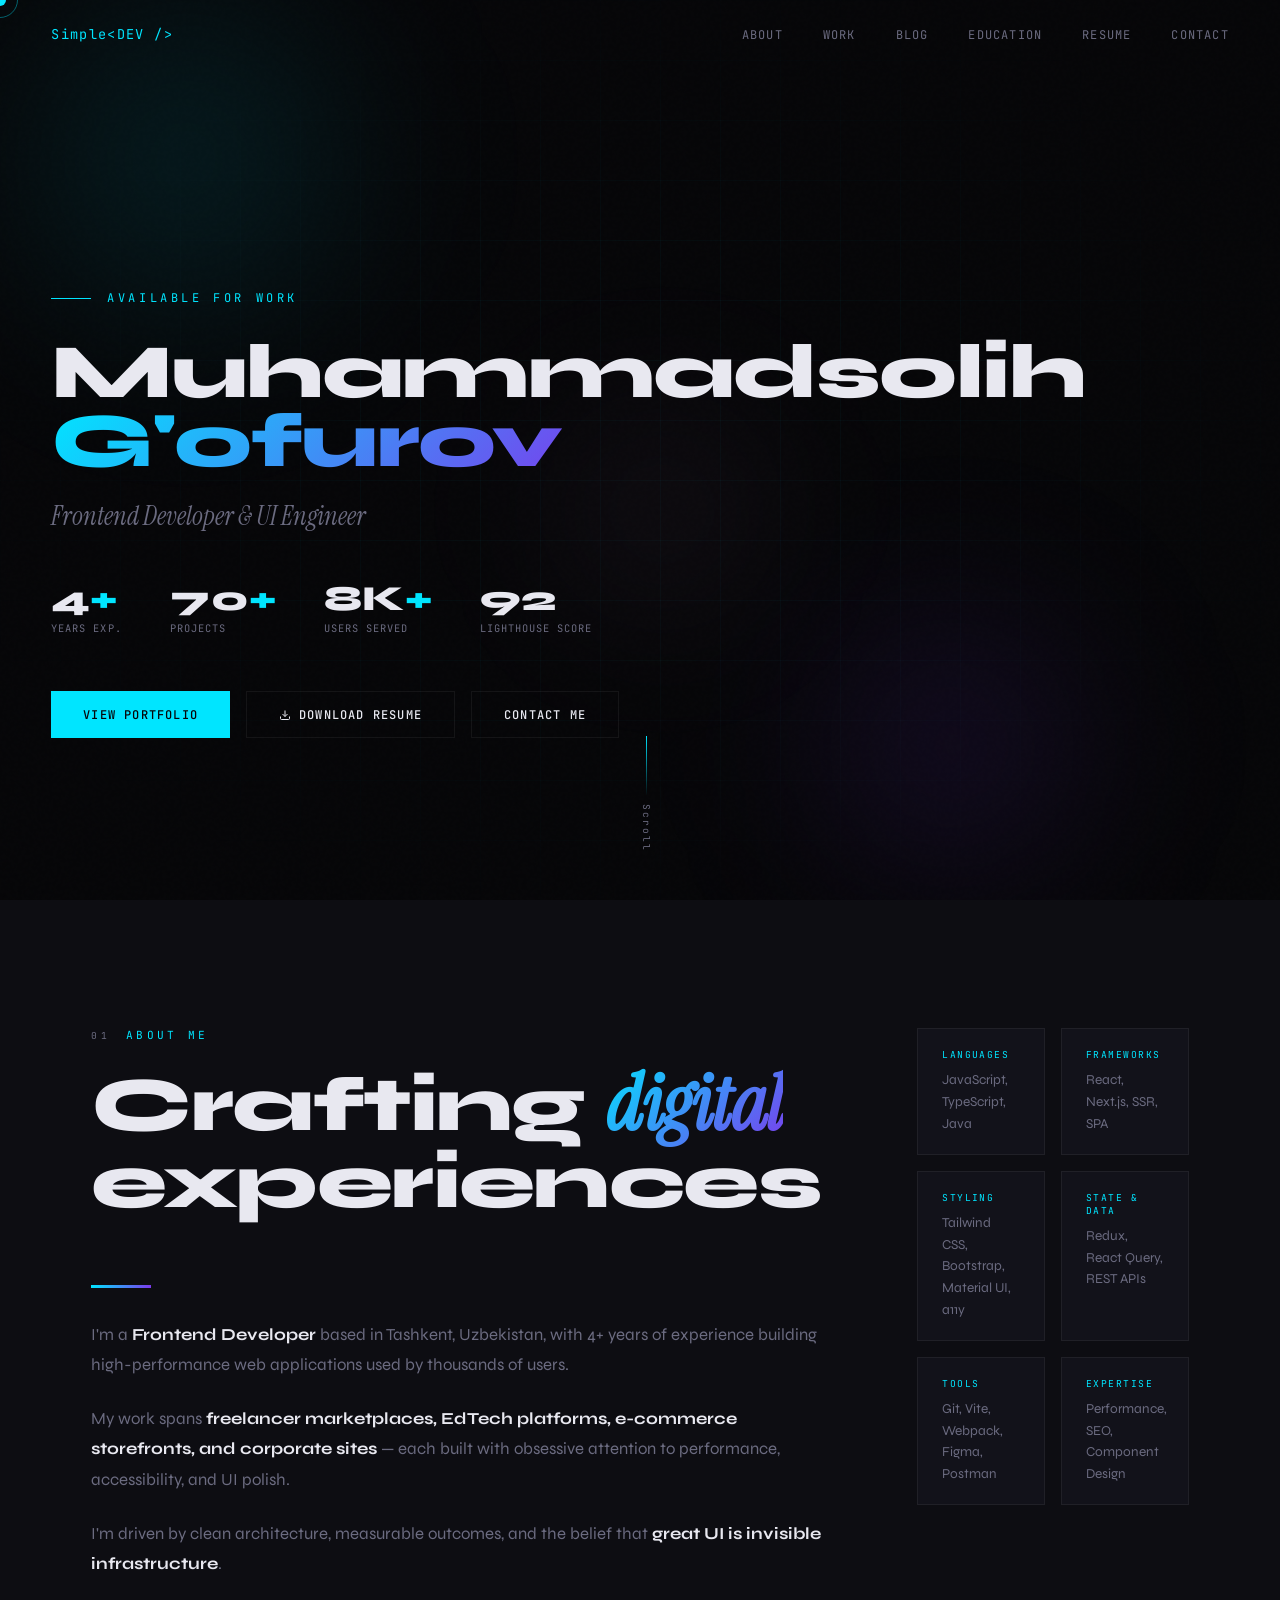
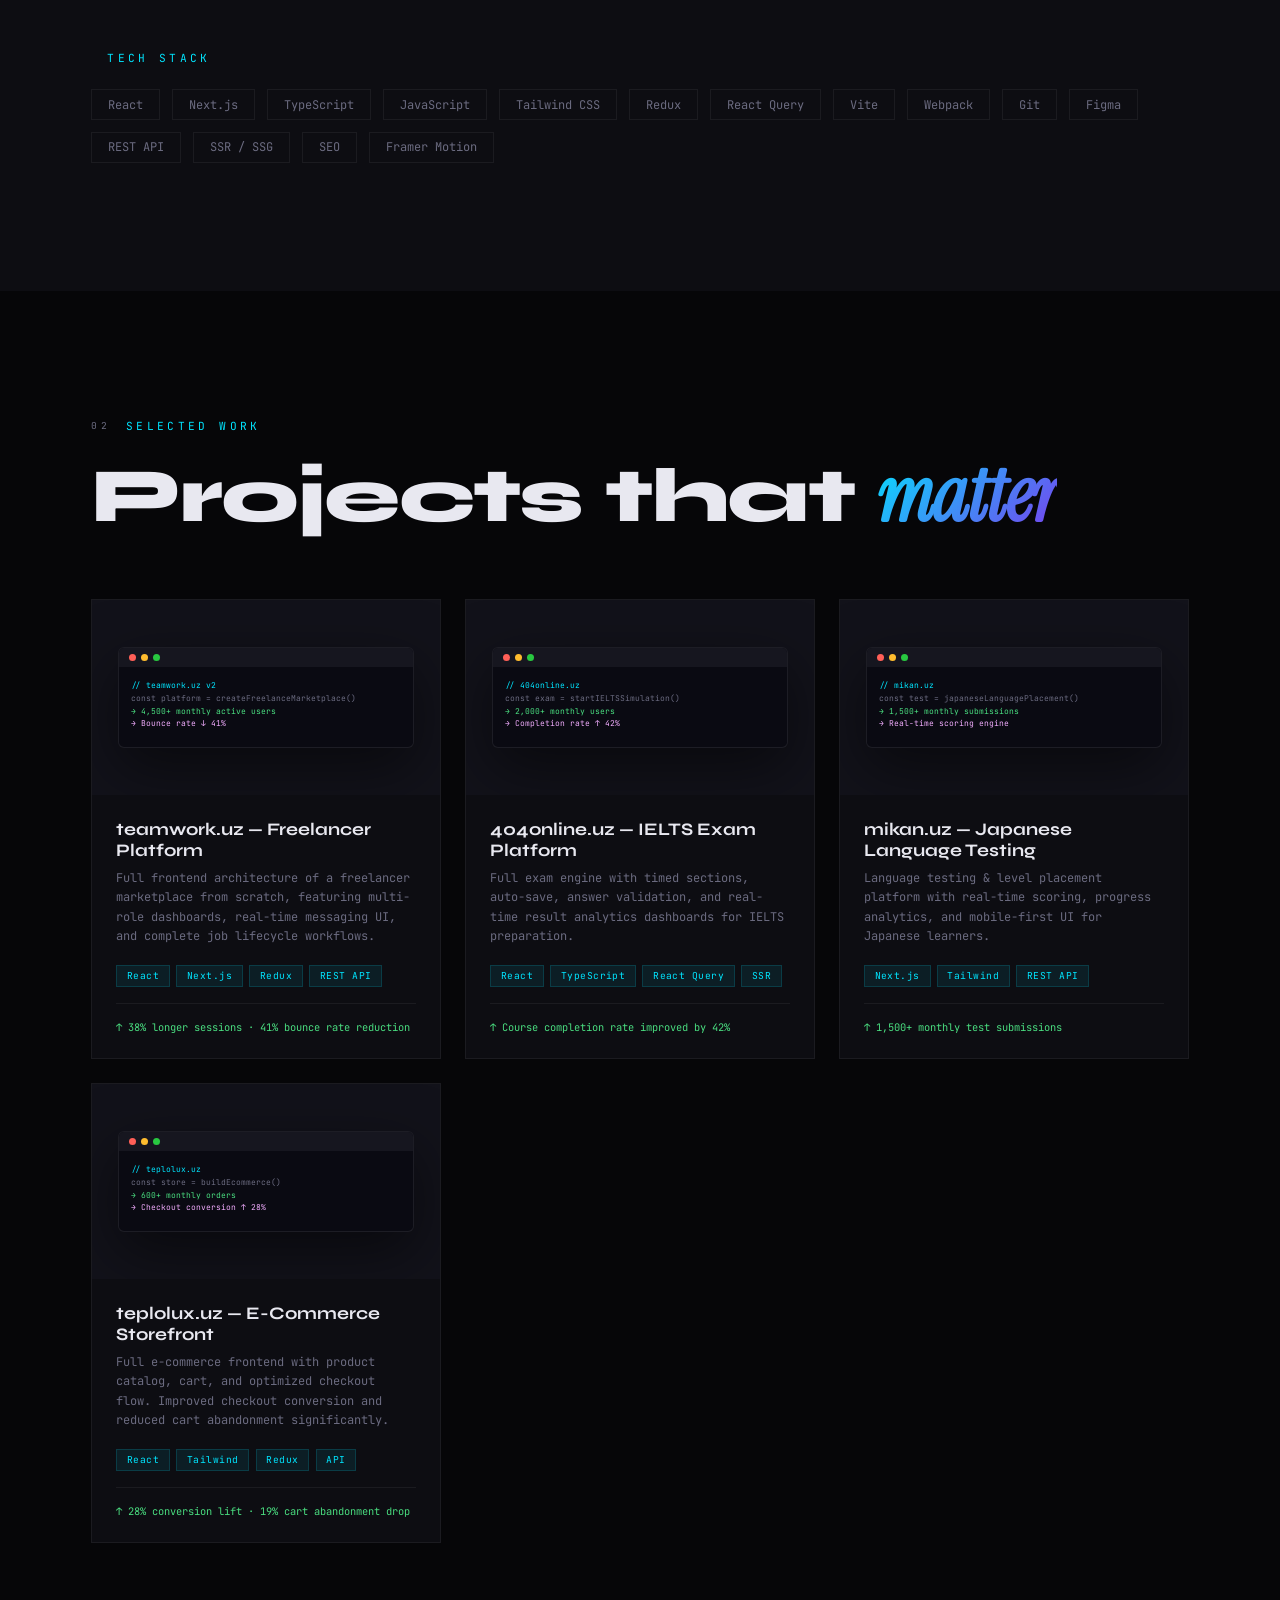
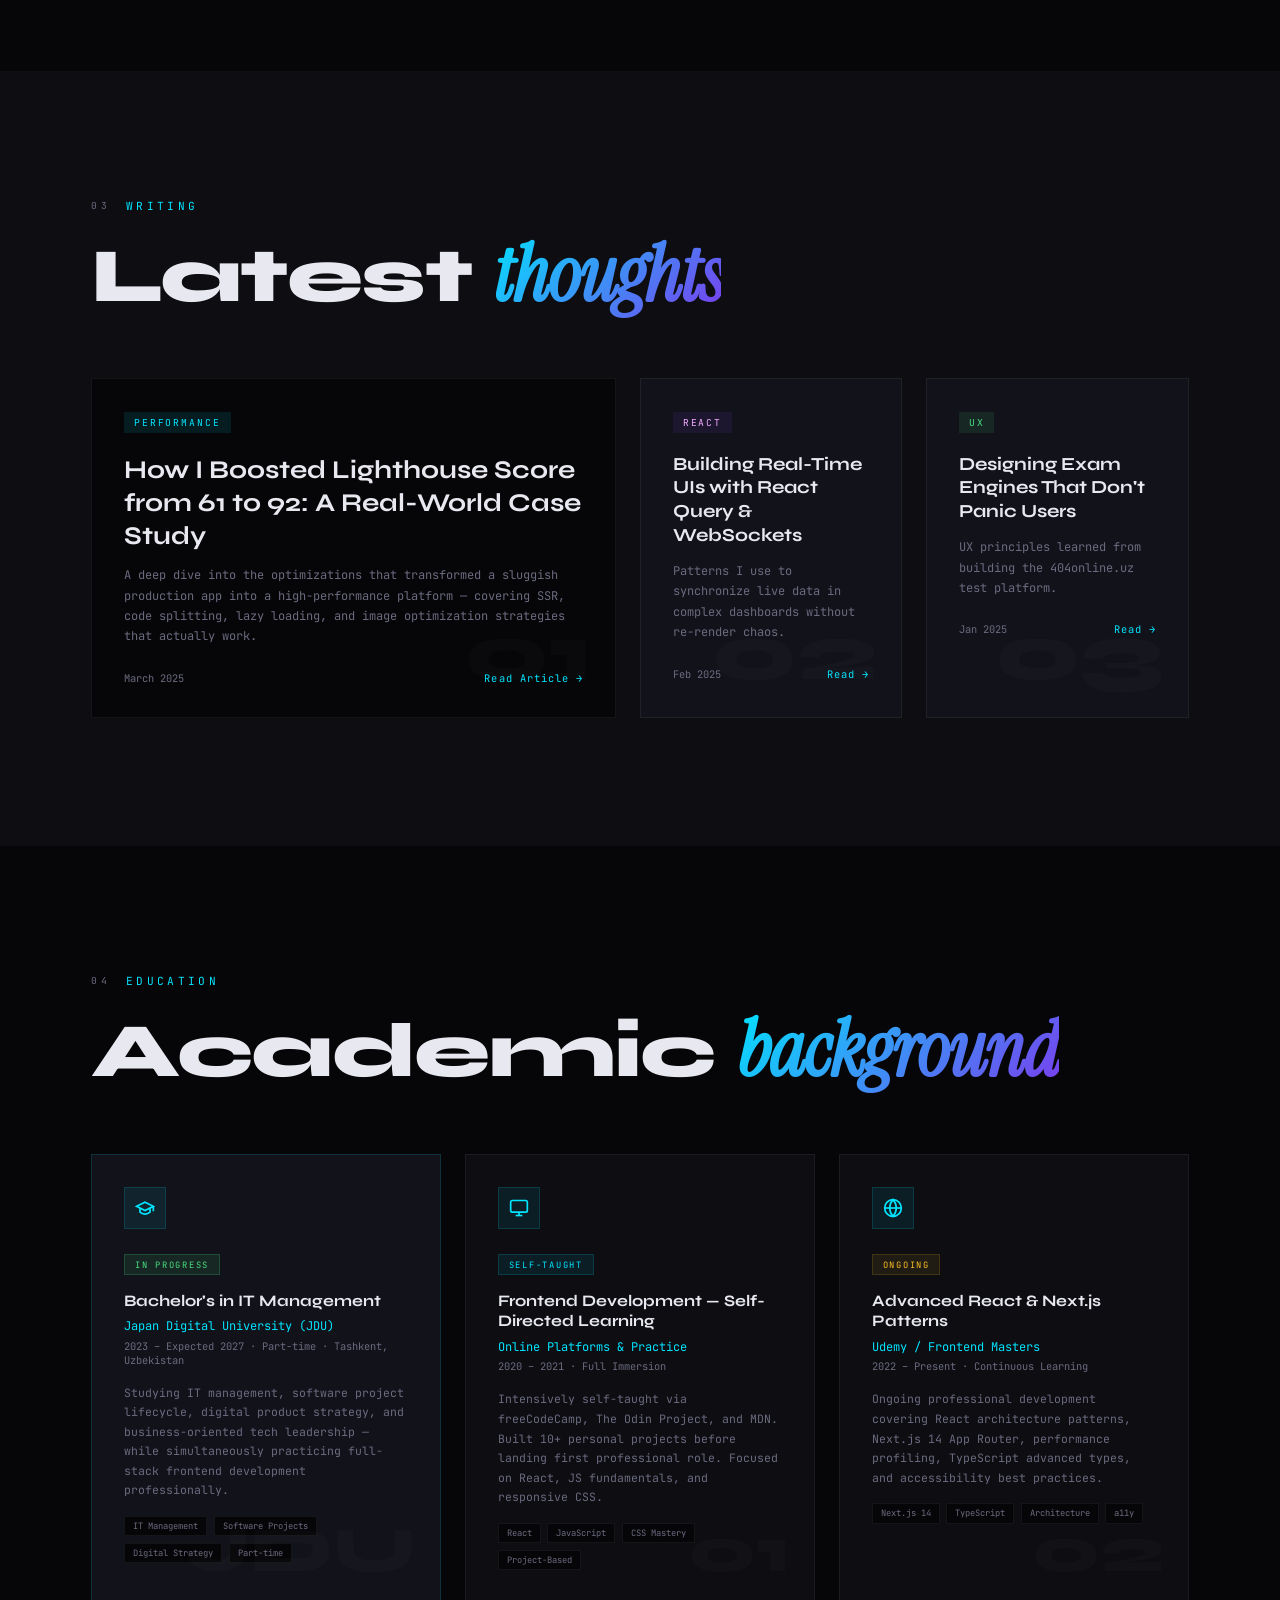
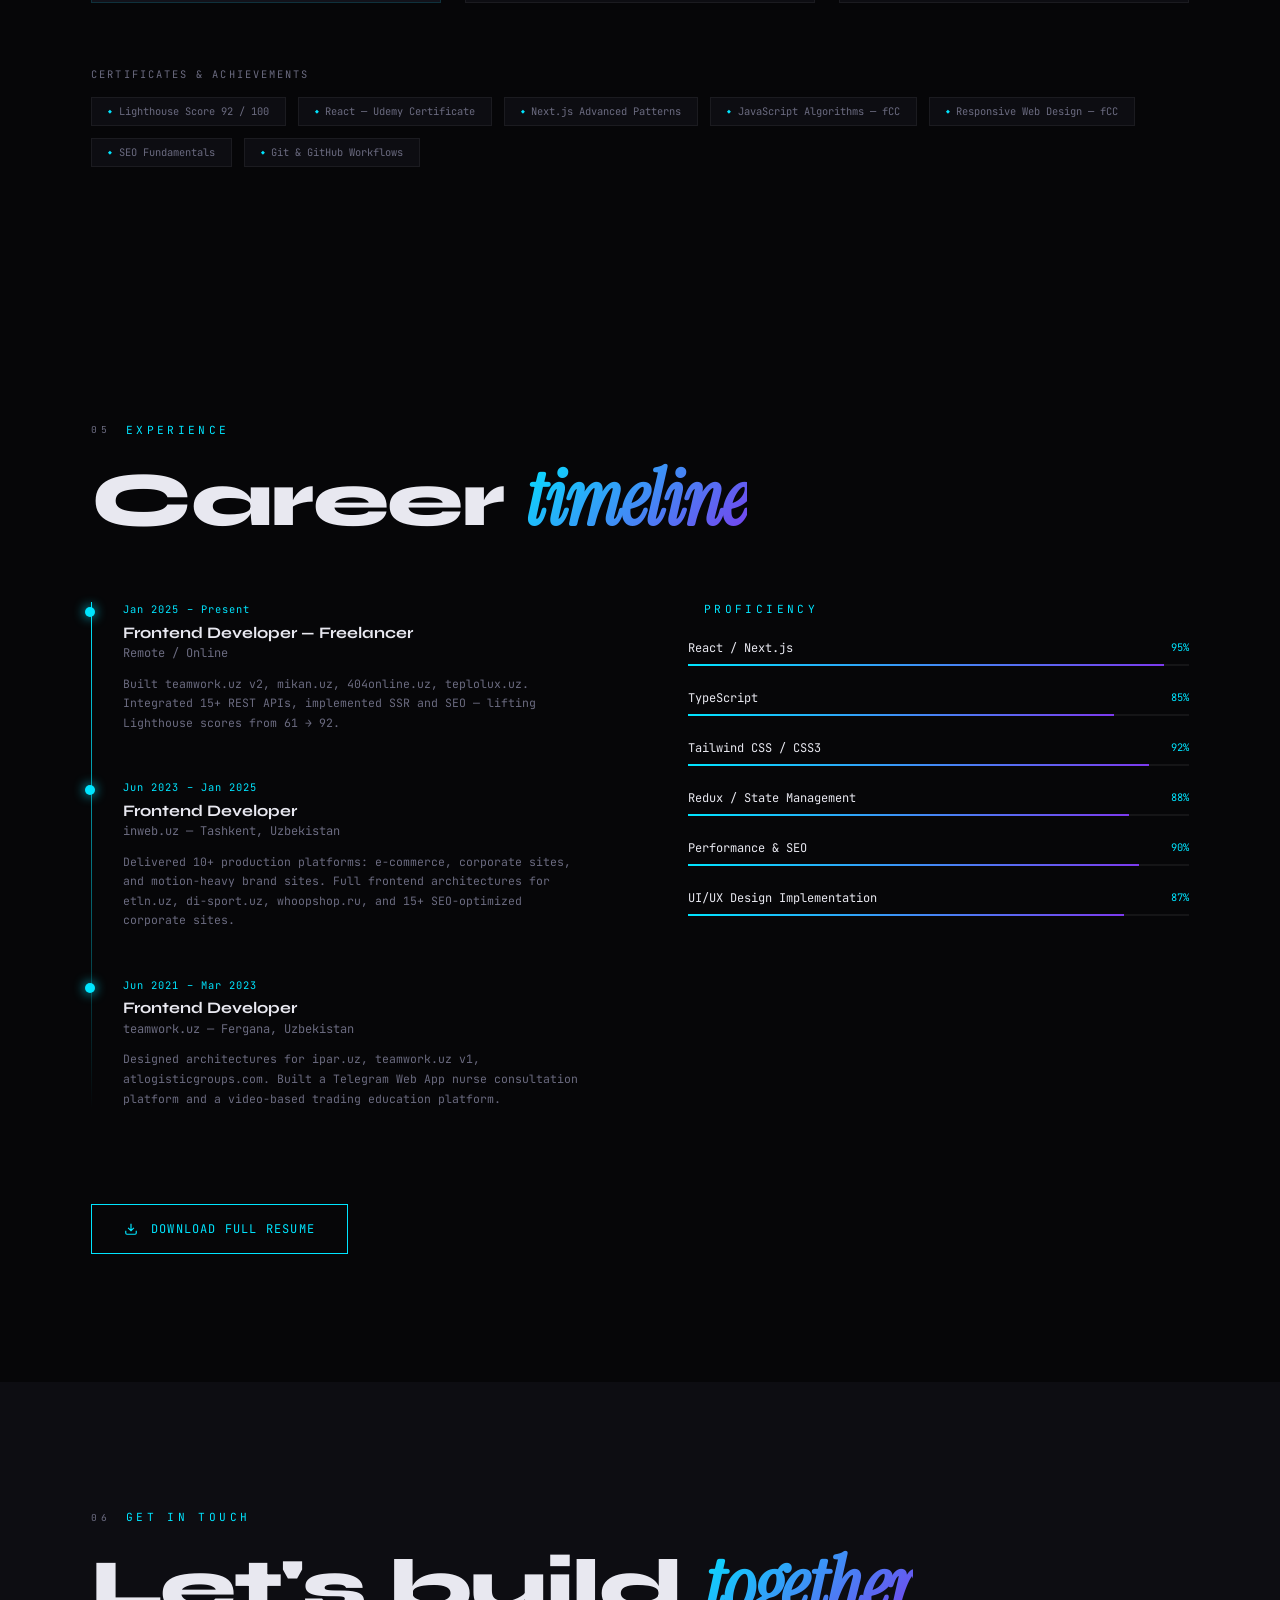
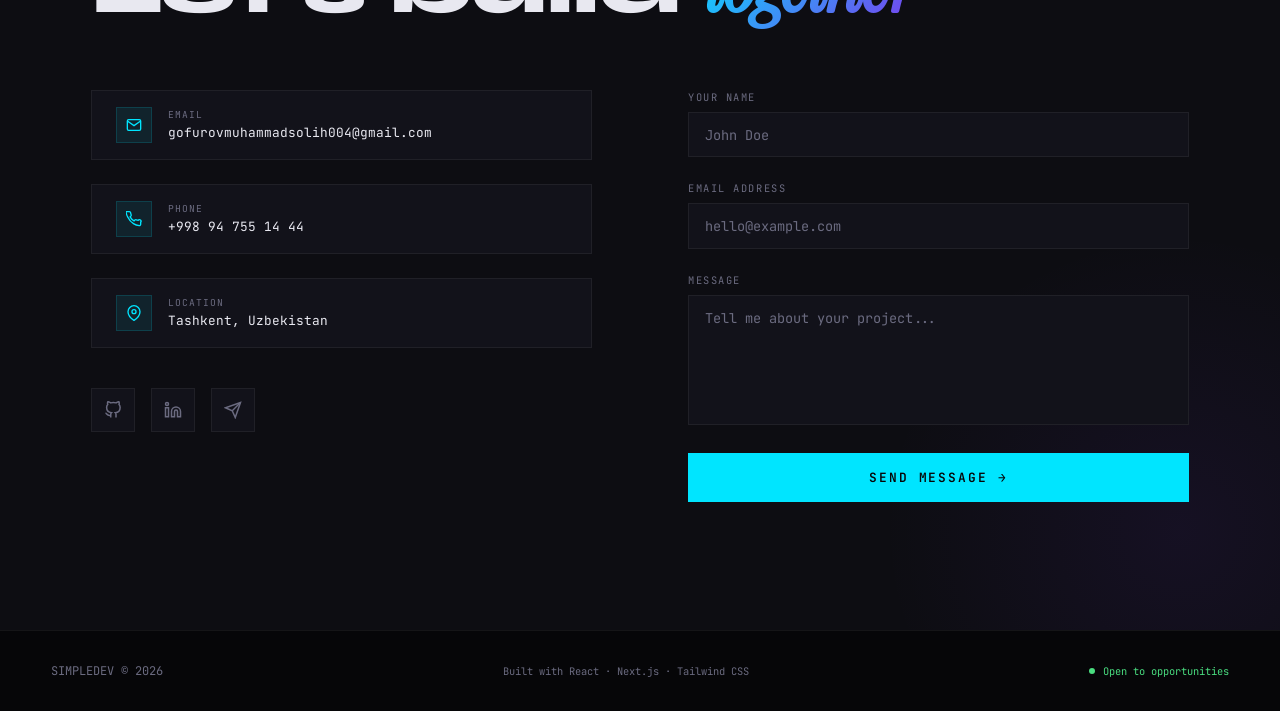
==== commit 2e4852a5: "changes: seo keywords are changed" ====
--- a/index.html
+++ b/index.html
@@ -24,7 +24,7 @@
     />
     <meta
       name="keywords"
-      content="frontend developer, react developer, javascript developer, web developer portfolio, muhammadsolih gofurov, nextjs developer, typescript developer"
+      content="frontend developer, react developer, javascript developer, web developer portfolio, muhammadsolih gofurov, nextjs developer, typescript developer, muhammadsolih uz, simpledev, gofurov muhammadsolih, gofurov, muhammadsolih, frontend portfolio, web development projects, react projects, nextjs projects, typescript projects, web performance, seo optimization, ui engineering, software development, programming, coding, developer resume"
     />
     <meta name="author" content="Muhammadsolih Gofurov" />
     <meta name="robots" content="index, follow" />
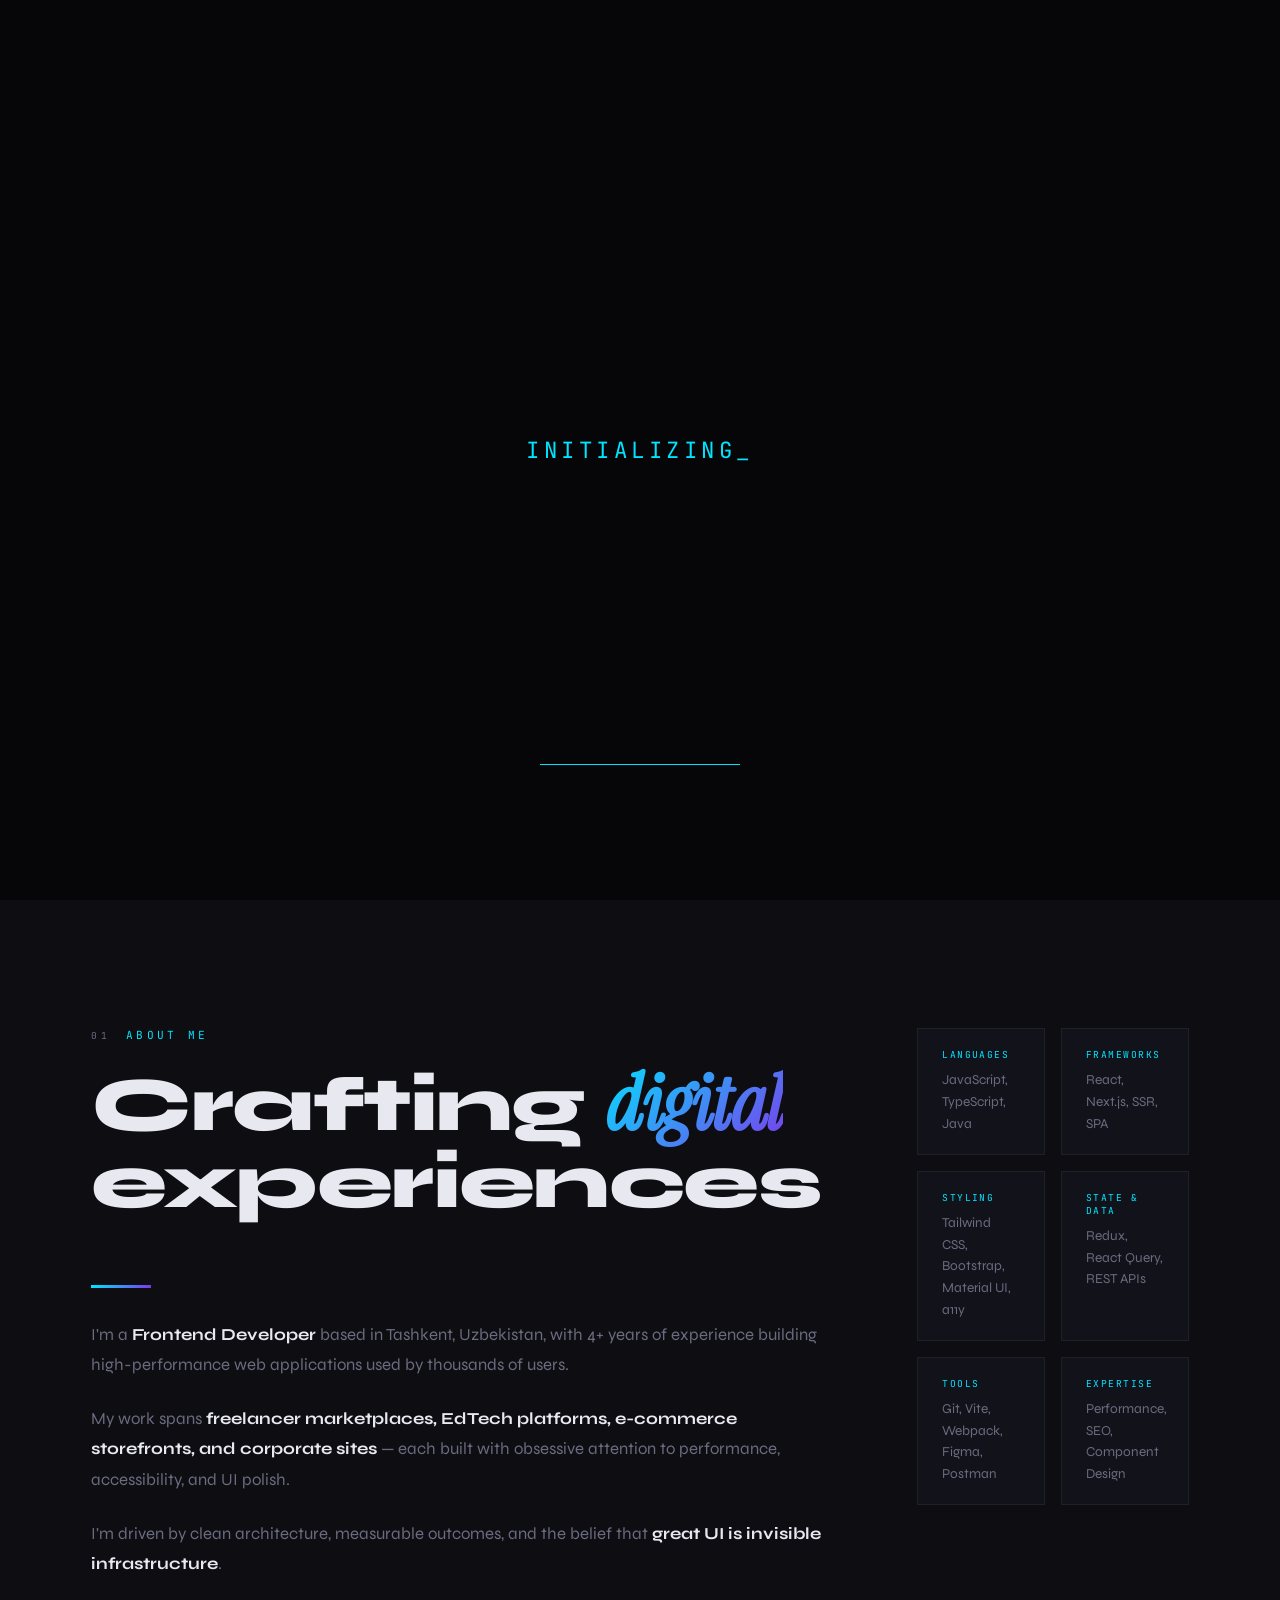
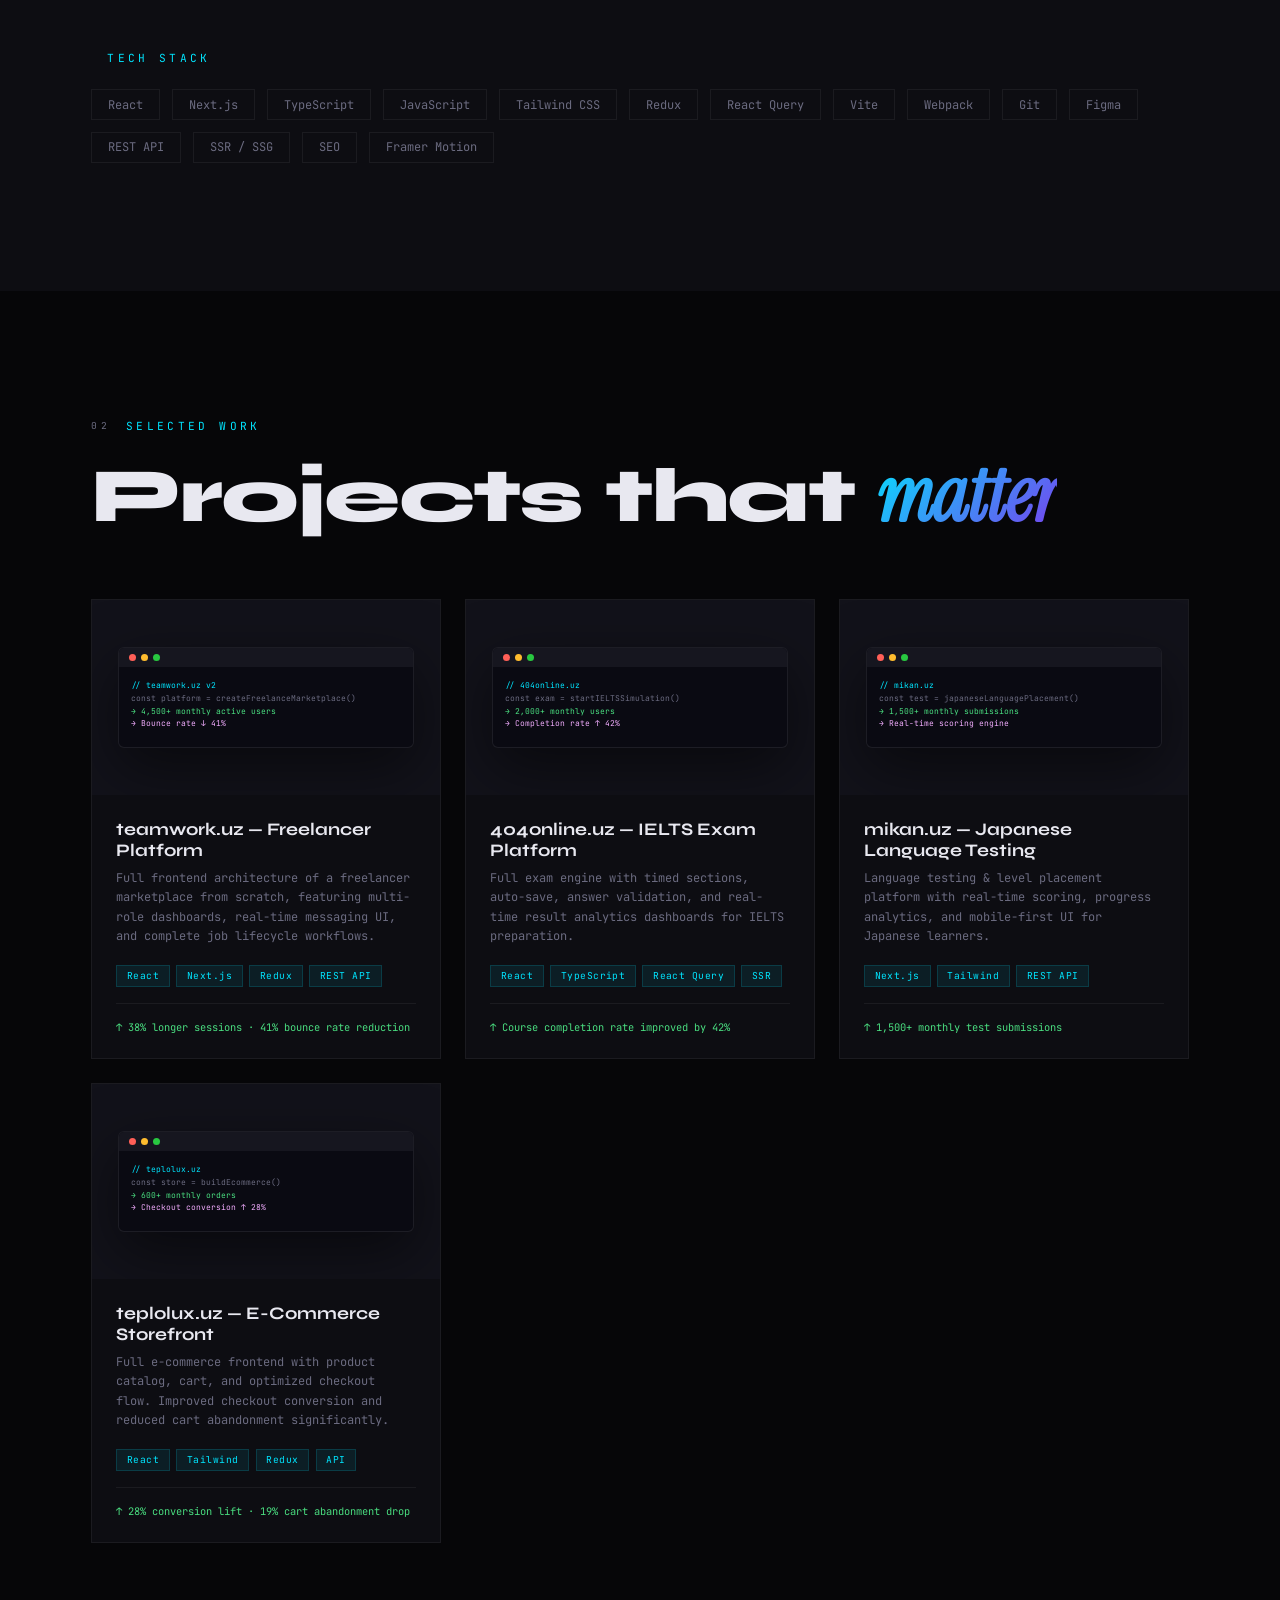
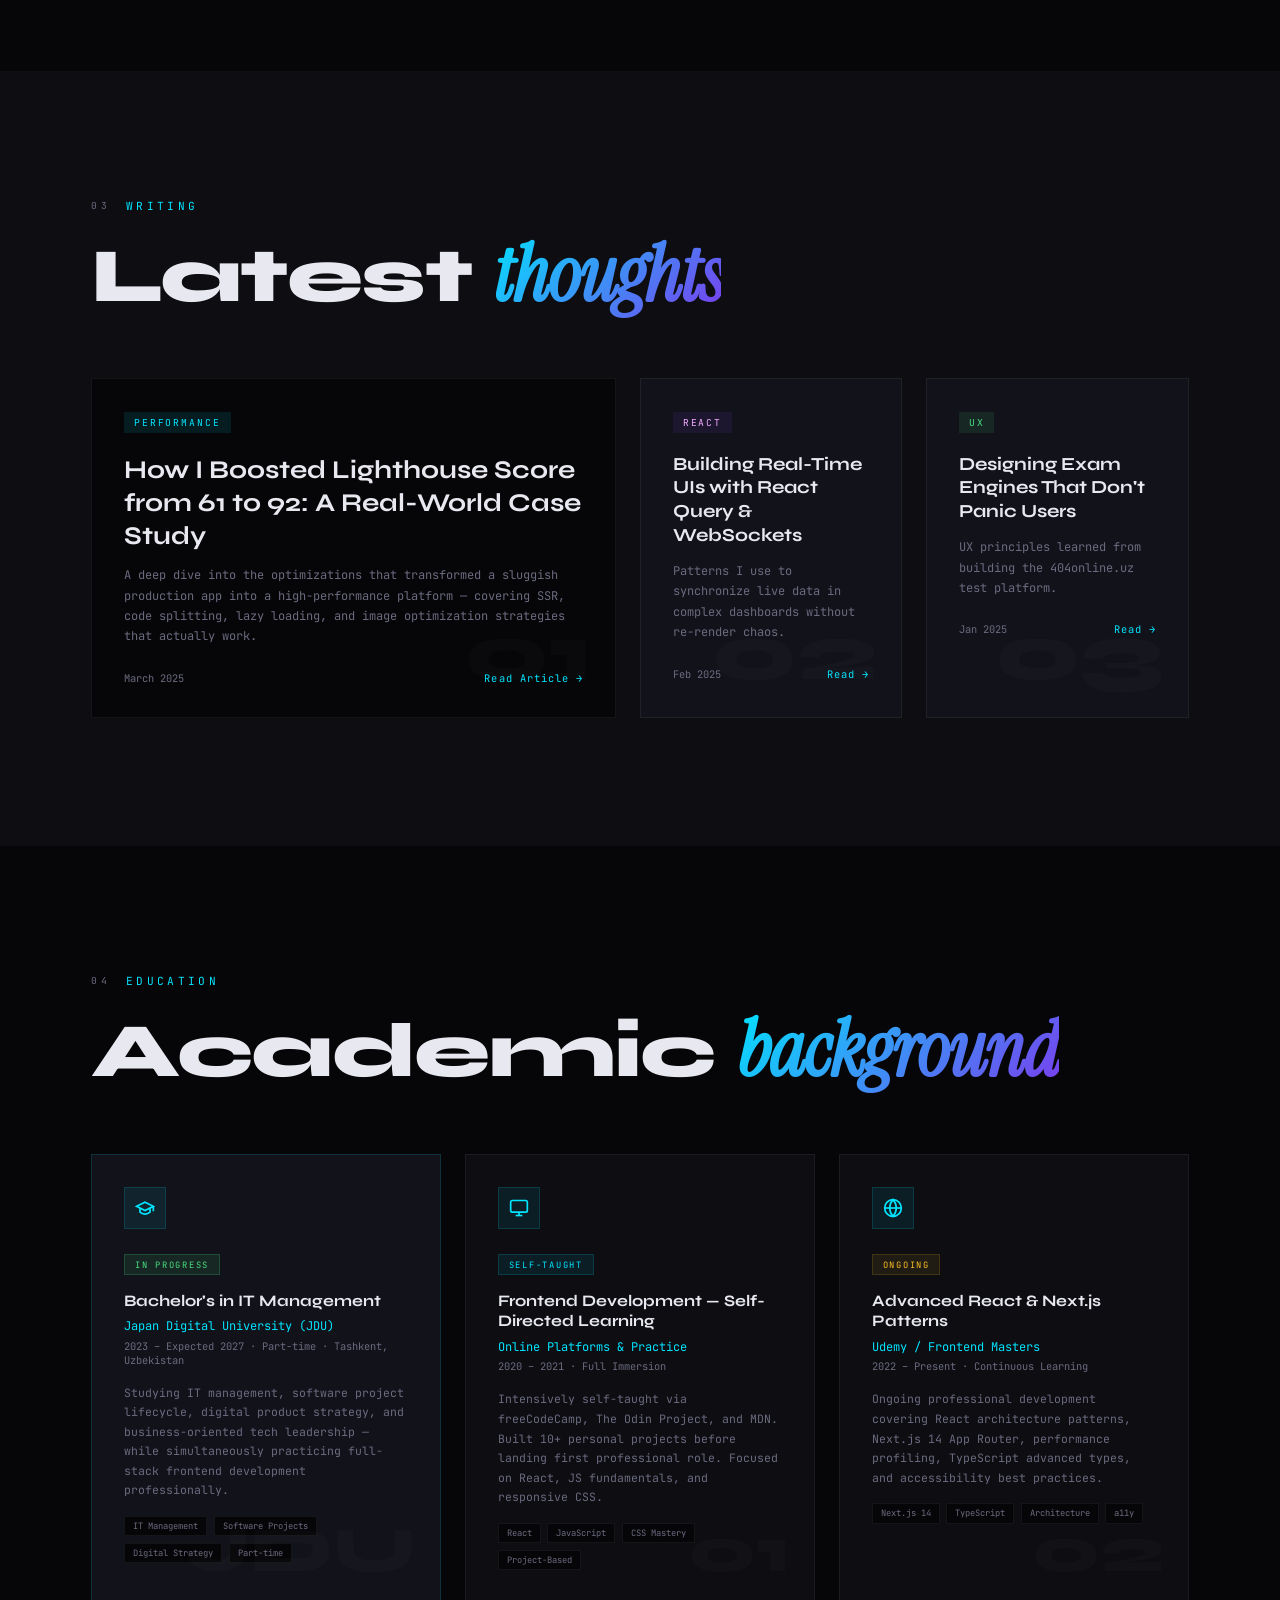
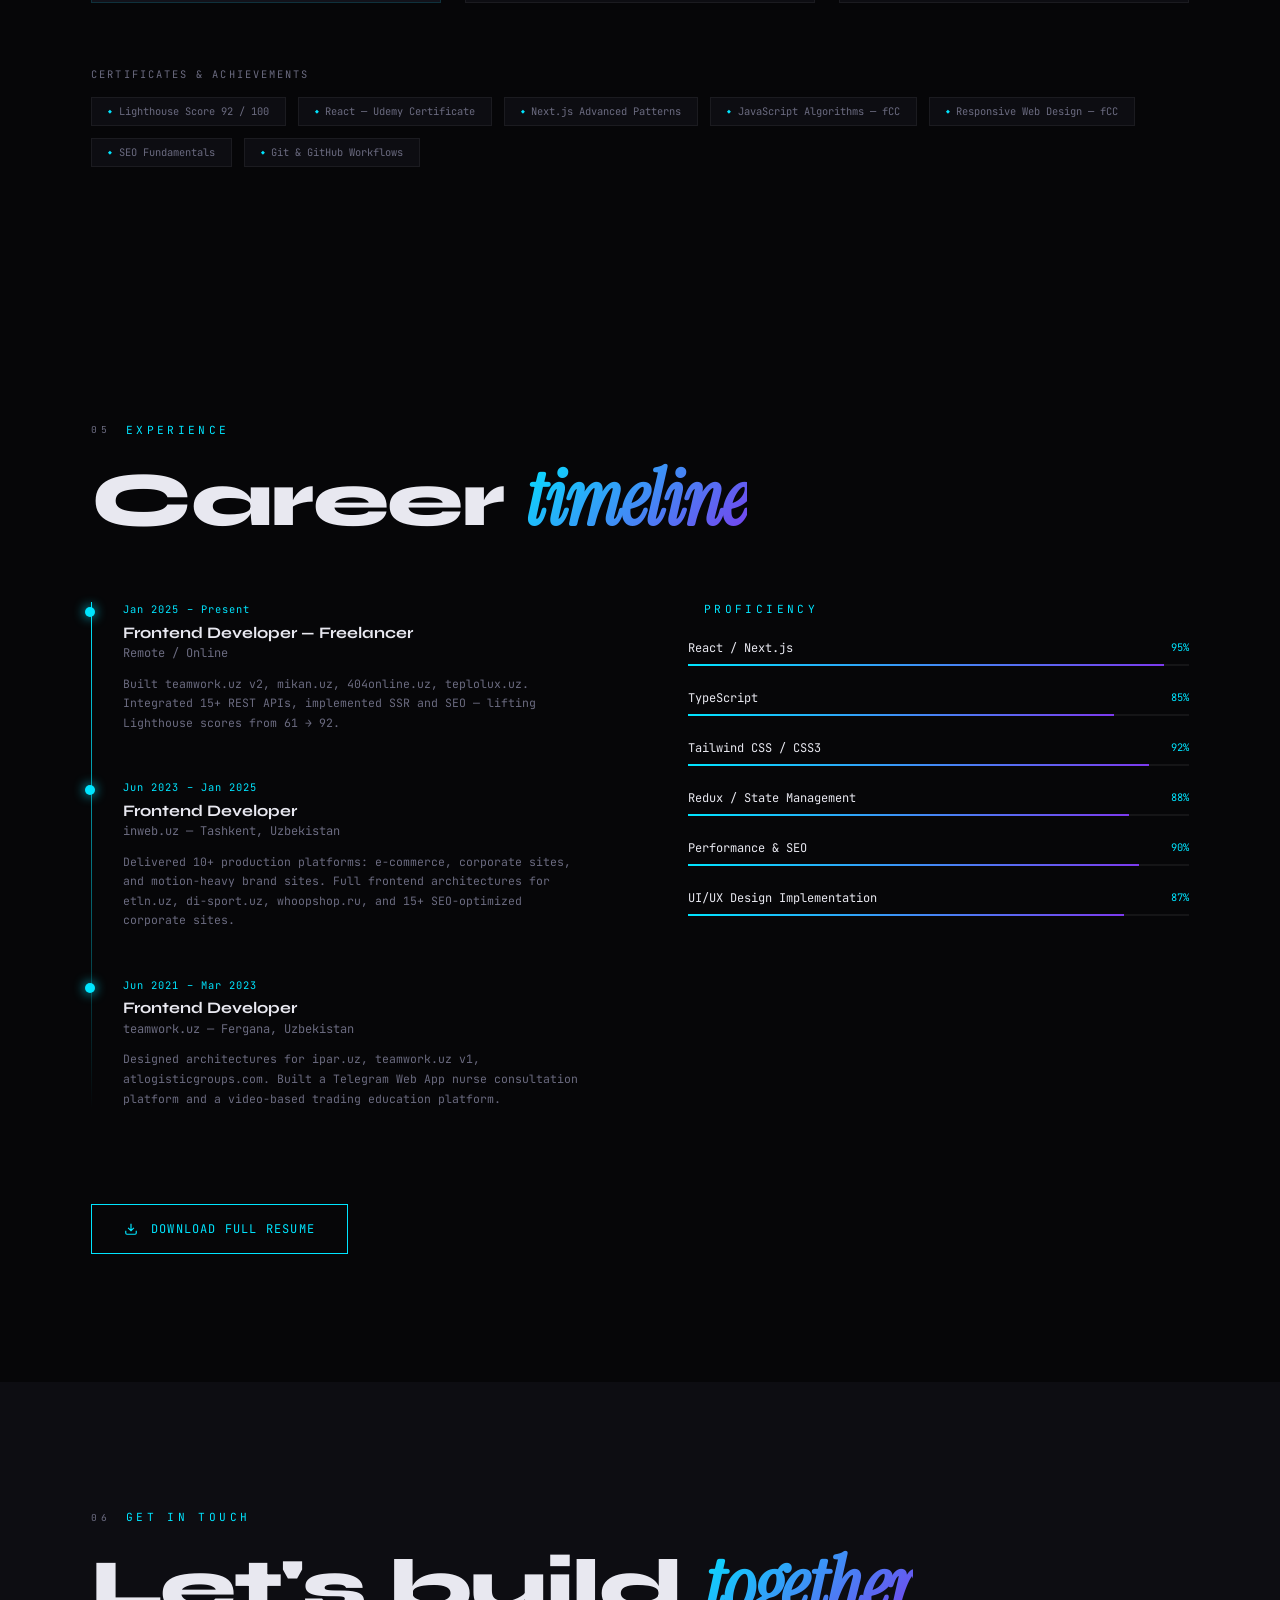
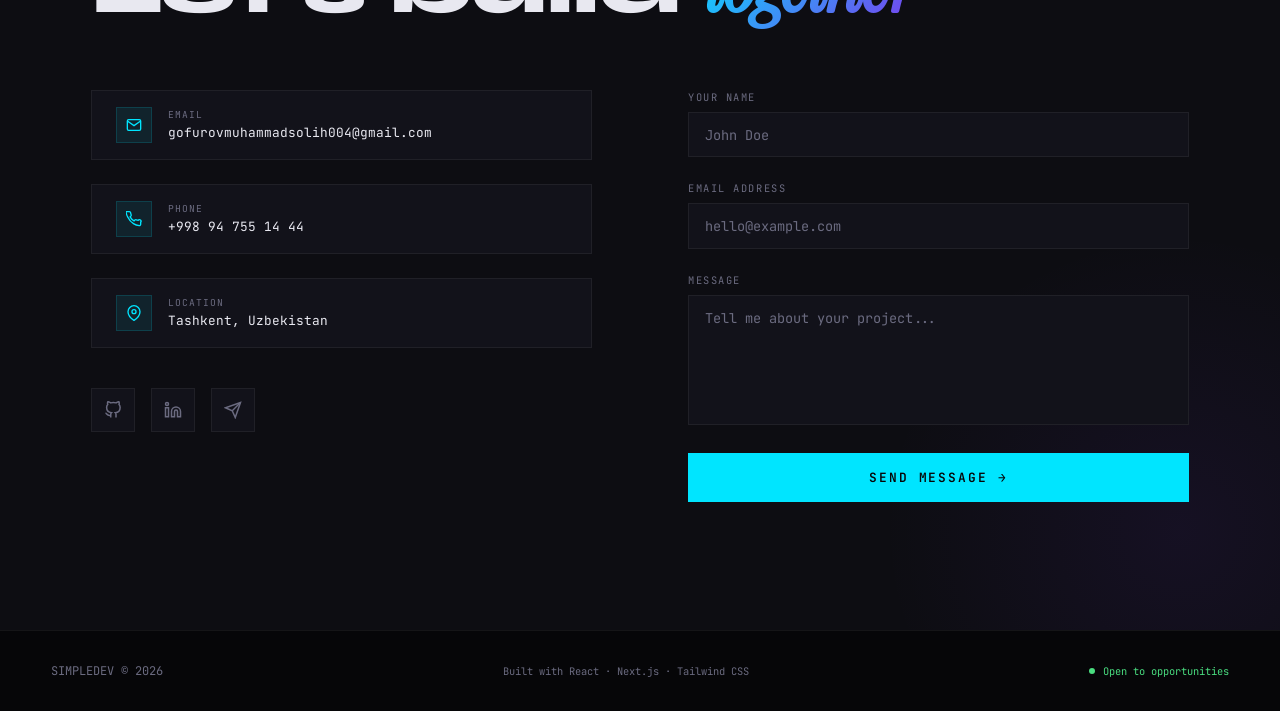
==== commit 23be97a9: "changes: google tag is added into head tag" ====
--- a/index.html
+++ b/index.html
@@ -24,7 +24,7 @@
     />
     <meta
       name="keywords"
-      content="frontend developer, react developer, javascript developer, web developer portfolio, muhammadsolih gofurov, nextjs developer, typescript developer, muhammadsolih uz, simpledev, gofurov muhammadsolih, gofurov, muhammadsolih, frontend portfolio, web development projects, react projects, nextjs projects, typescript projects, web performance, seo optimization, ui engineering, software development, programming, coding, developer resume"
+      content="frontend developer, react developer, javascript developer, web developer portfolio, muhammadsolih gofurov, nextjs developer, typescript developer, muhammadsolih uz, simpledev, gofurov muhammadsolih, gofurov, muhammadsolih, frontend portfolio, web development projects, react projects, nextjs projects, typescript projects, web performance, seo optimization, ui engineering, software development, programming, coding, developer resume, simpledev, simple dev"
     />
     <meta name="author" content="Muhammadsolih Gofurov" />
     <meta name="robots" content="index, follow" />
@@ -108,6 +108,21 @@
           "Japanese Language (N2/N3)"
         ]
       }
+    </script>
+
+    <!-- Google tag (gtag.js) -->
+    <script
+      async
+      src="https://www.googletagmanager.com/gtag/js?id=G-M83HC9G3YL"
+    ></script>
+    <script>
+      window.dataLayer = window.dataLayer || [];
+      function gtag() {
+        dataLayer.push(arguments);
+      }
+      gtag("js", new Date());
+
+      gtag("config", "G-M83HC9G3YL");
     </script>
   </head>
   <body>
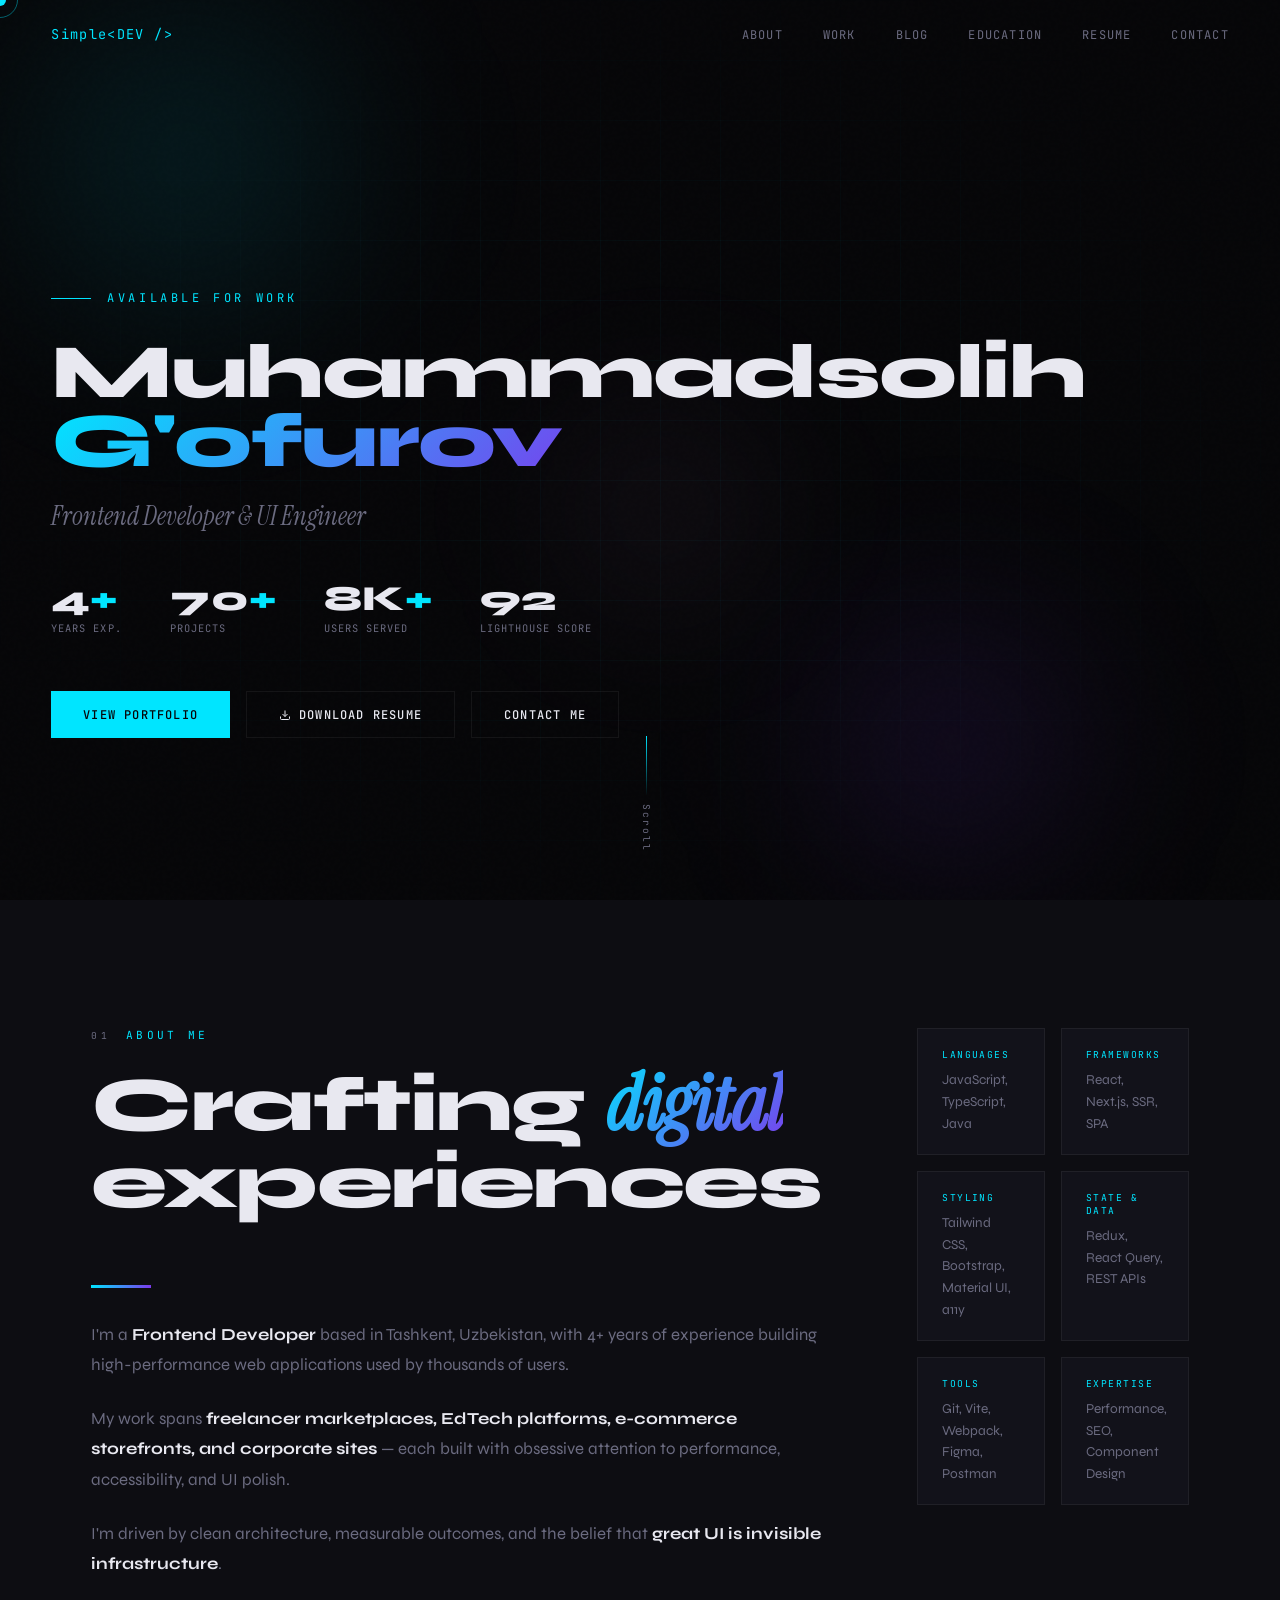
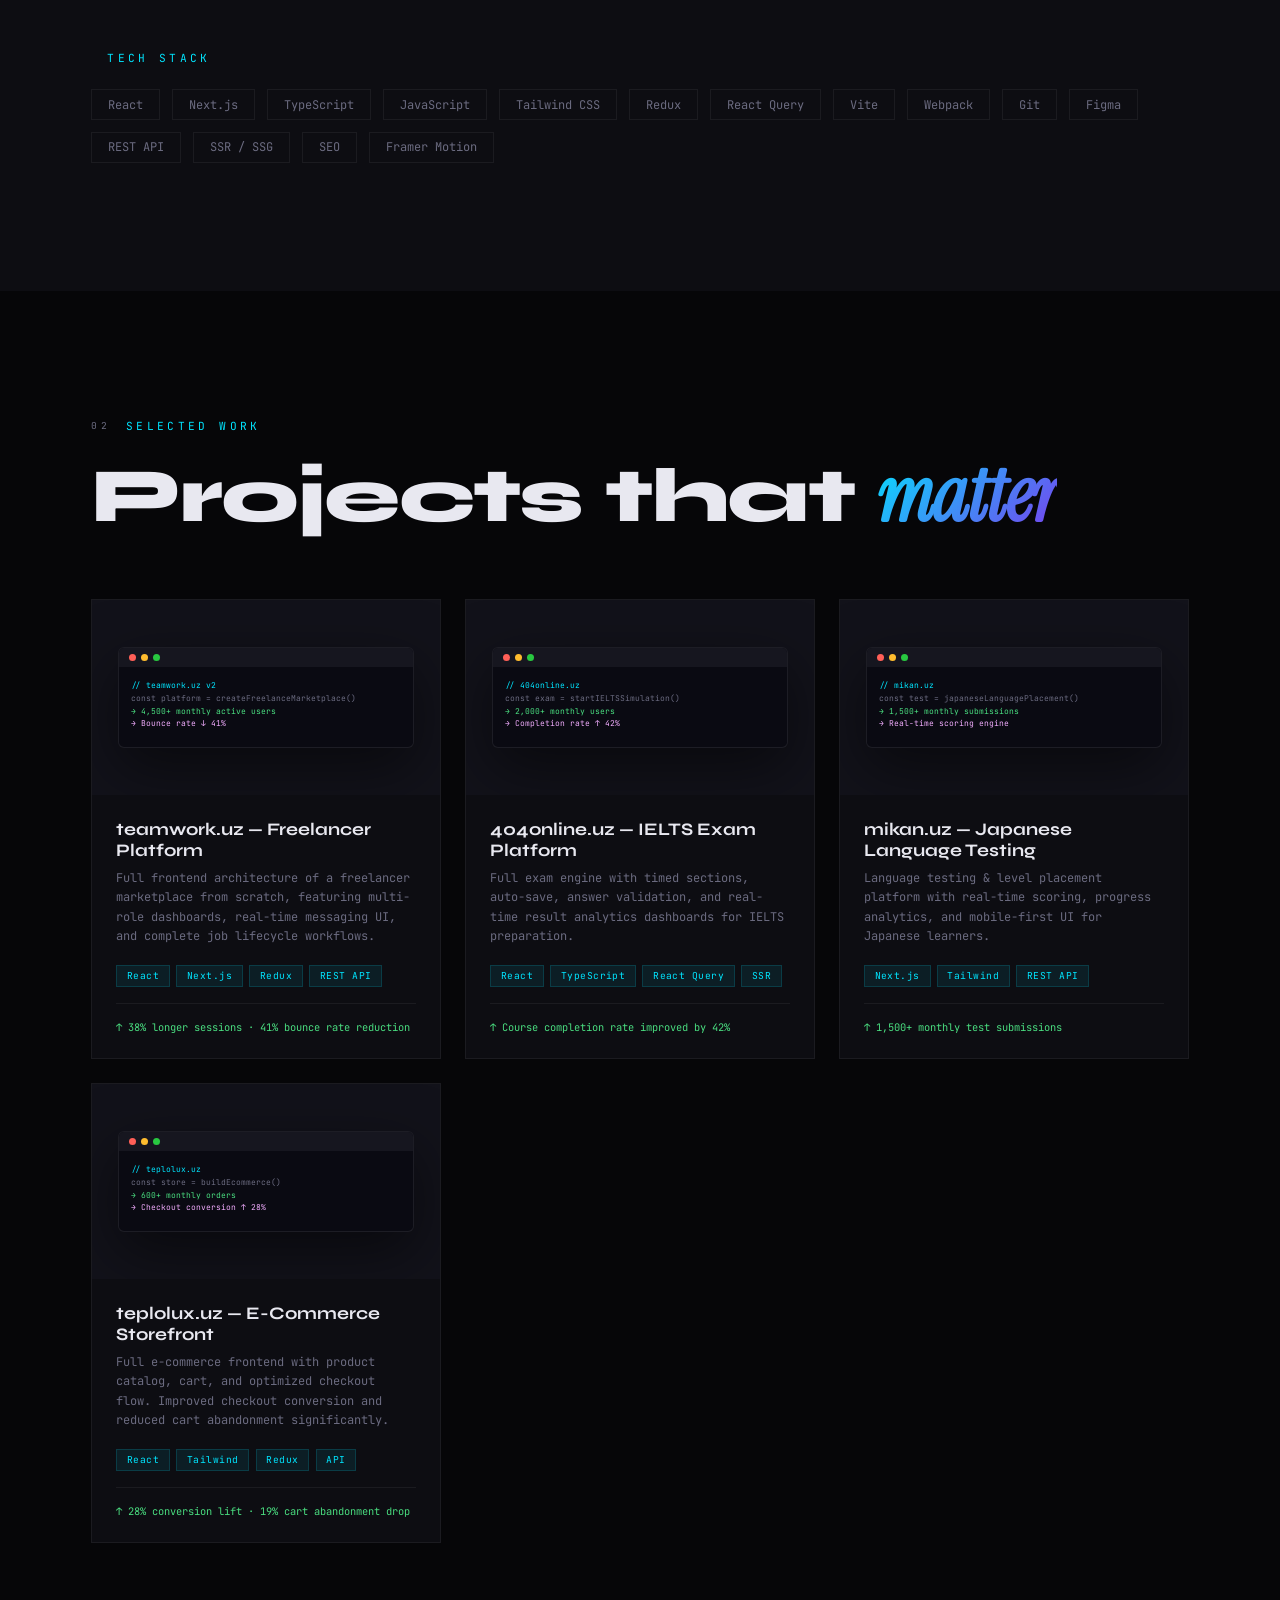
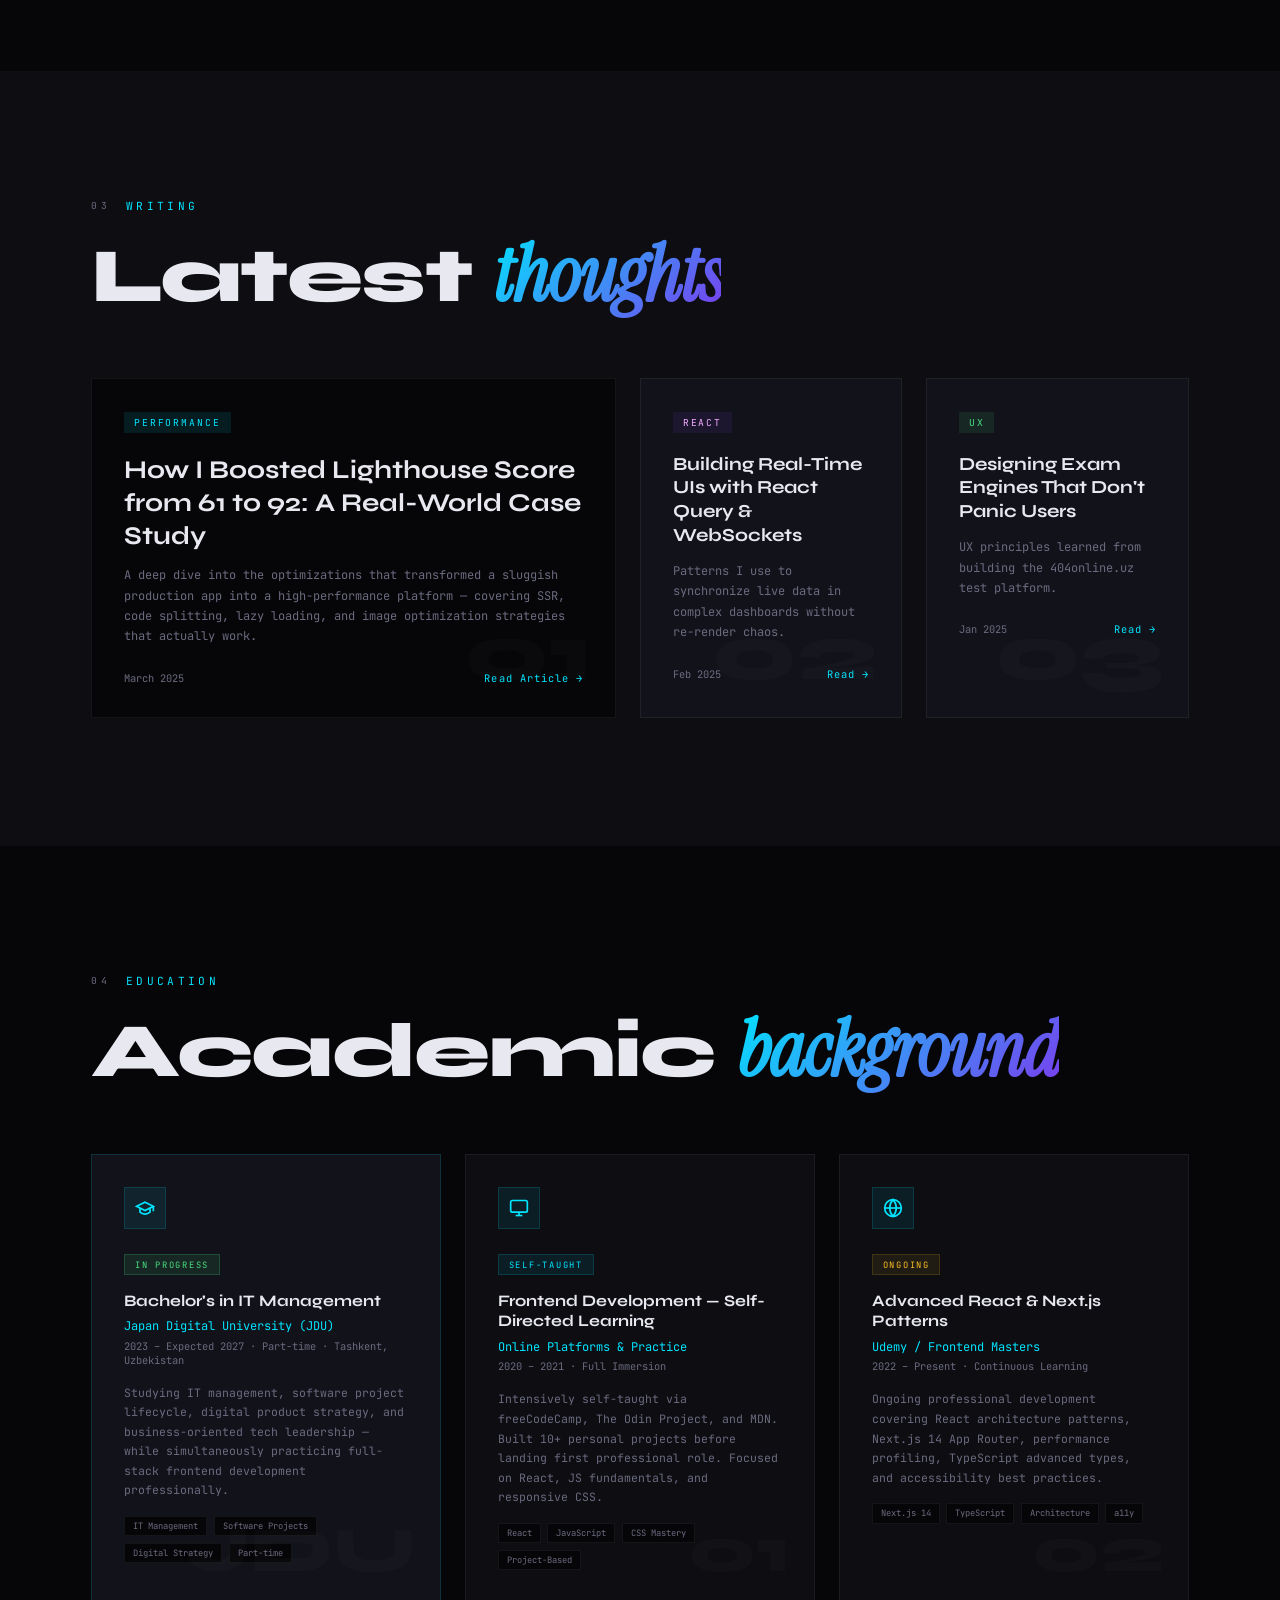
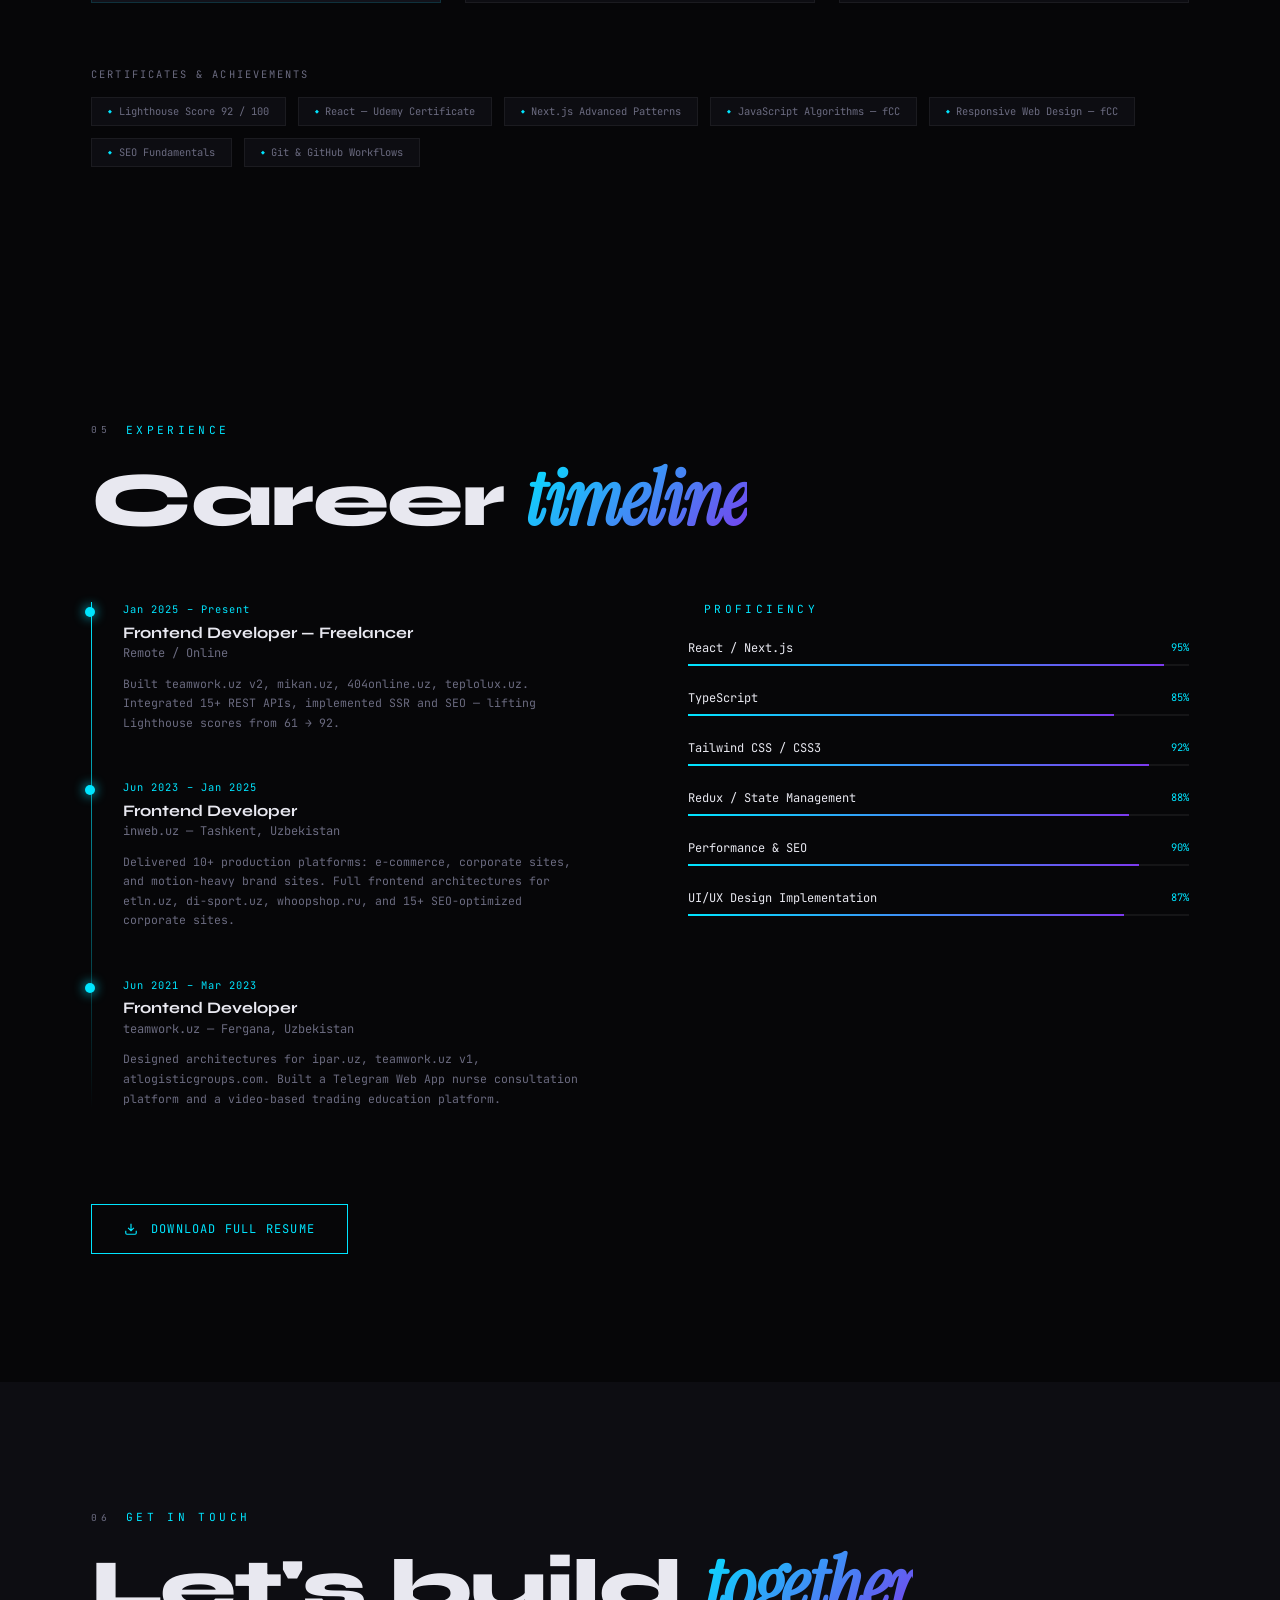
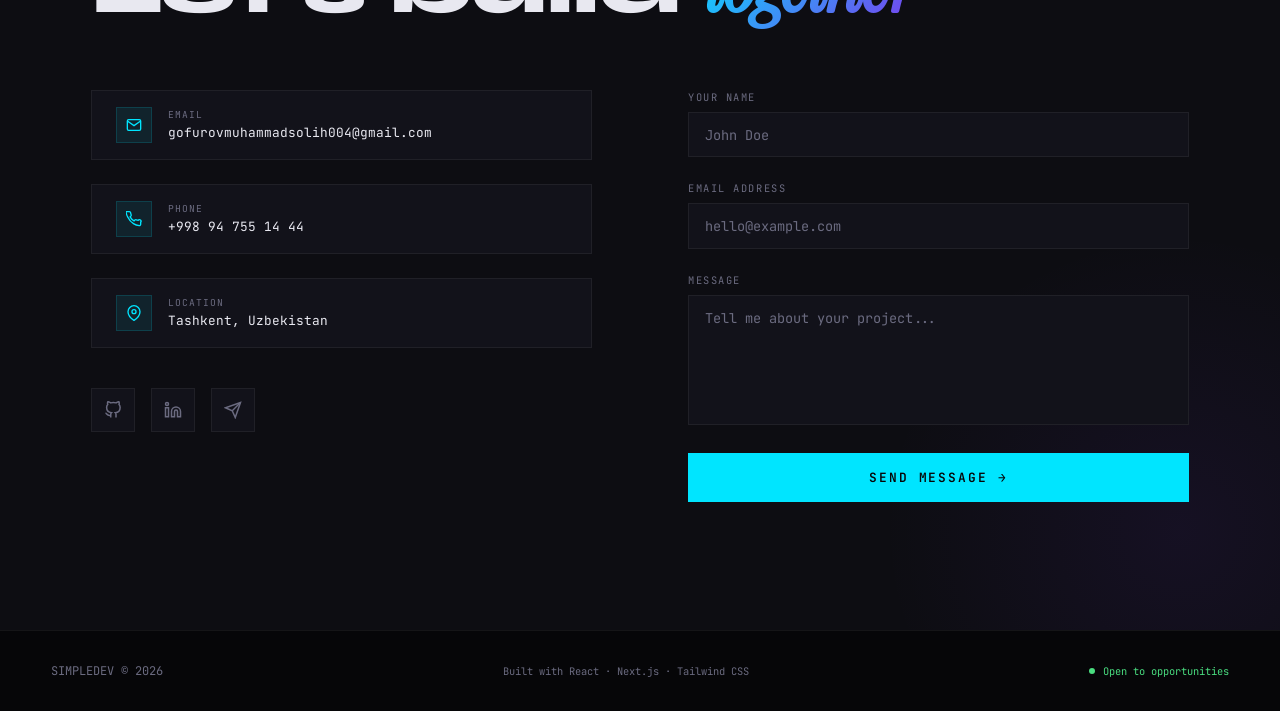
==== commit b3db306b: "changes: seo keywords added: nextsjdasturchi, ozbekdasturchisi,frontenddasturchisi,seodasturchi" ====
--- a/index.html
+++ b/index.html
@@ -24,7 +24,7 @@
     />
     <meta
       name="keywords"
-      content="frontend developer, react developer, javascript developer, web developer portfolio, muhammadsolih gofurov, nextjs developer, typescript developer, muhammadsolih uz, simpledev, gofurov muhammadsolih, gofurov, muhammadsolih, frontend portfolio, web development projects, react projects, nextjs projects, typescript projects, web performance, seo optimization, ui engineering, software development, programming, coding, developer resume, simpledev, simple dev"
+      content="nextjs dasturchi, dasturchi, o'zbek dasturchisi, frontend dasturchi, seo dasturchi, frontend developer, react developer, javascript developer, web developer portfolio, muhammadsolih gofurov, nextjs developer, typescript developer, muhammadsolih uz, simpledev, gofurov muhammadsolih, gofurov, muhammadsolih, frontend portfolio, web development projects, react projects, nextjs projects, typescript projects, web performance, seo optimization, ui engineering, software development, programming, coding, developer resume, simpledev, simple dev"
     />
     <meta name="author" content="Muhammadsolih Gofurov" />
     <meta name="robots" content="index, follow" />
